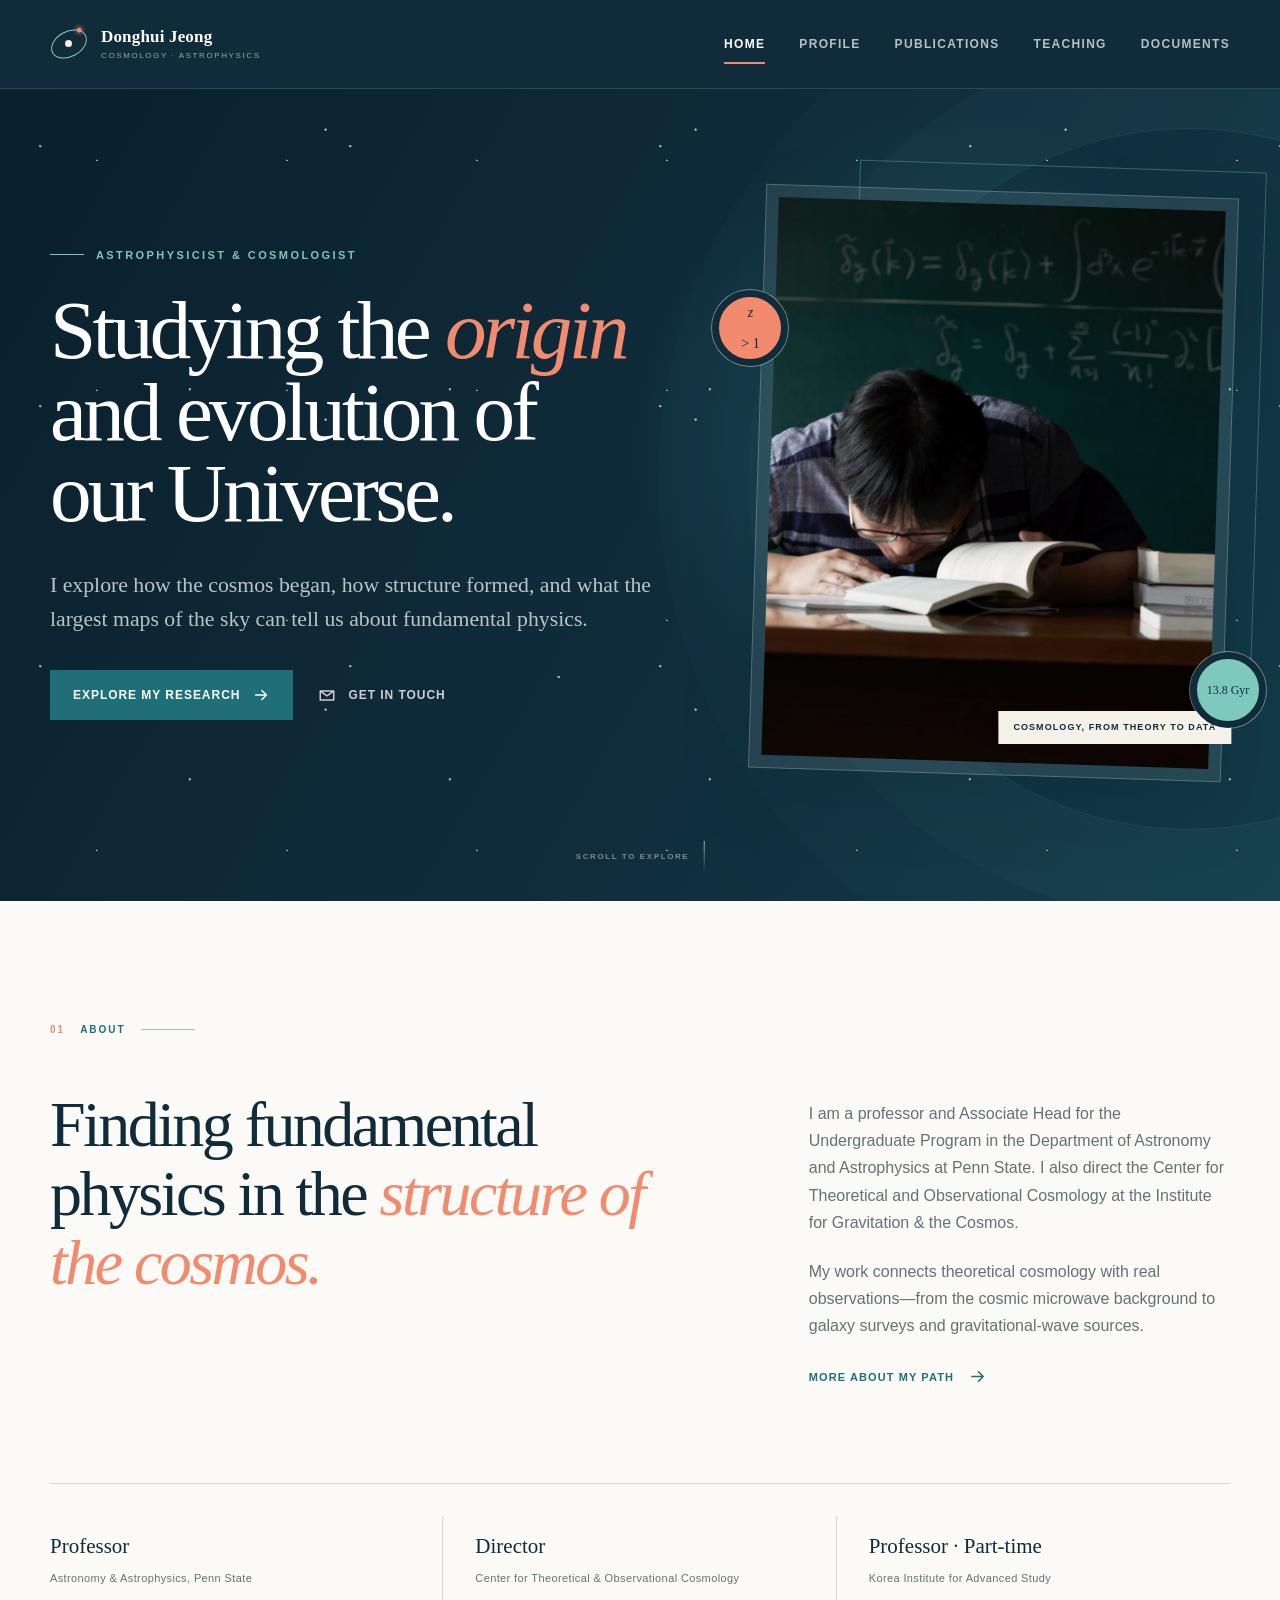
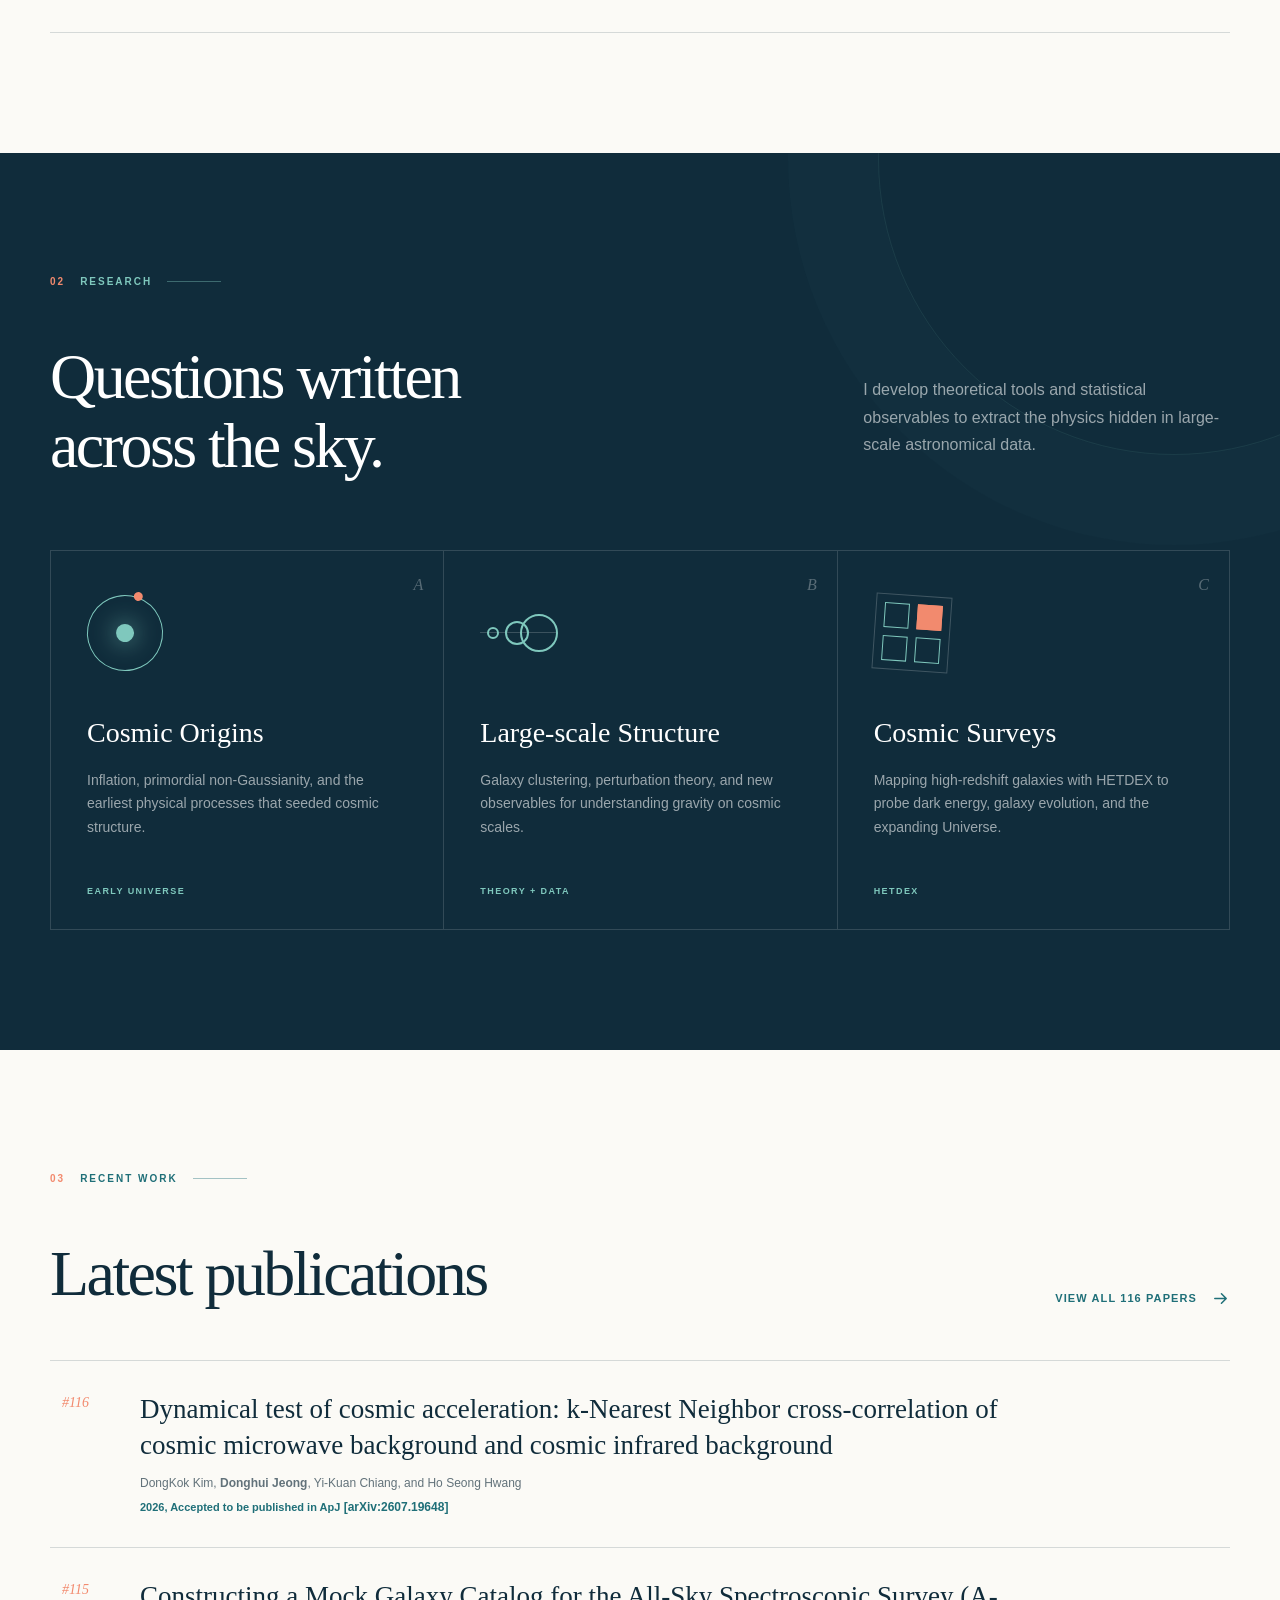
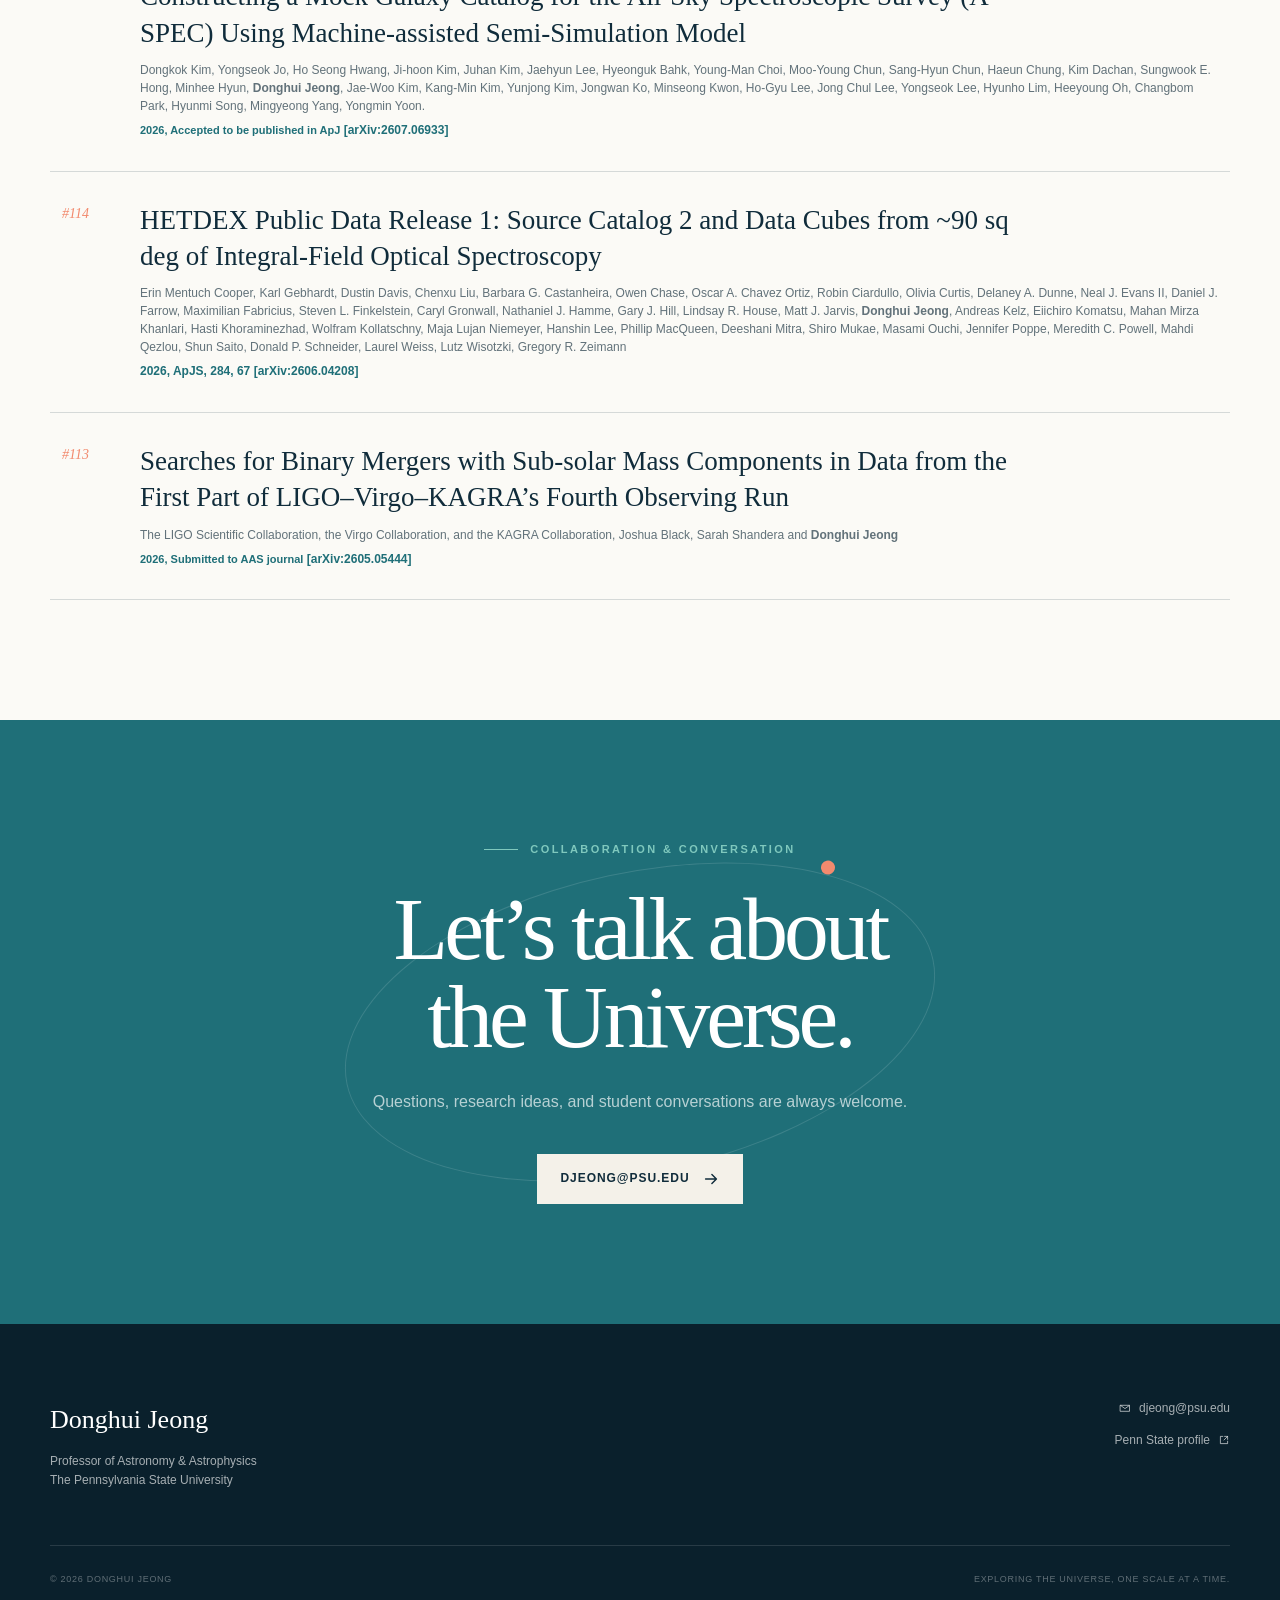
==== index.html @ d7a36deb "Migrate academic homepage to GitHub Pages" ====
<!doctype html>
<html lang="en">
<head>
  <meta charset="utf-8">
  <meta name="viewport" content="width=device-width, initial-scale=1">
  <meta name="theme-color" content="#102c3b">
  <meta name="description" content="Donghui Jeong is a cosmologist and astrophysicist studying the origin and evolution of the Universe.">
  <meta property="og:title" content="Donghui Jeong — Astrophysicist &amp; Cosmologist">
  <meta property="og:description" content="Donghui Jeong is a cosmologist and astrophysicist studying the origin and evolution of the Universe.">
  <meta property="og:type" content="website">
  <meta property="og:image" content="assets/images/donghui-jeong.jpg">
  <title>Donghui Jeong — Astrophysicist &amp; Cosmologist</title>
  <link rel="icon" href="assets/images/favicon.svg" type="image/svg+xml">
  <link rel="stylesheet" href="assets/css/style.css">
  <script src="assets/js/main.js" defer></script>
</head>
<body class="home-page">
  
    <a class="skip-link" href="#main">Skip to content</a>
    <header class="site-header">
      <div class="header-inner">
        <a class="brand" href="index.html" aria-label="Donghui Jeong — home">
          <span class="brand-mark" aria-hidden="true">
            <span class="brand-orbit"></span><span class="brand-core"></span>
          </span>
          <span><strong>Donghui Jeong</strong><small>Cosmology · Astrophysics</small></span>
        </a>
        <button class="menu-toggle" type="button" aria-expanded="false" aria-controls="site-nav">
          <span></span><span></span><span></span><span class="sr-only">Open navigation</span>
        </button>
        <nav class="site-nav" id="site-nav" aria-label="Primary navigation"><a href="index.html" aria-current="page">Home</a>
<a href="resume.html">Profile</a>
<a href="publications.html">Publications</a>
<a href="teaching.html">Teaching</a>
<a href="documents.html">Documents</a></nav>
      </div>
    </header>
  
  <main id="main">
    <section class="hero">
      <div class="hero-stars" aria-hidden="true"></div>
      <div class="hero-inner">
        <div class="hero-copy reveal">
          <p class="eyebrow"><span></span> Astrophysicist &amp; Cosmologist</p>
          <h1>Studying the <br class="mobile-only"><em>origin</em><br>and <br class="mobile-only">evolution of<br>our Universe.</h1>
          <p class="hero-intro">I explore how the cosmos began, how structure formed, and what the largest maps of the sky can tell us about fundamental physics.</p>
          <div class="hero-actions">
            <a class="button button-primary" href="publications.html">Explore my research <svg aria-hidden="true" viewBox="0 0 20 20"><path d="M4 10h11M11 5l5 5-5 5"/></svg></a>
            <a class="button button-text" href="mailto:djeong@psu.edu"><svg aria-hidden="true" viewBox="0 0 20 20"><path d="M2.5 5.5h15v10h-15zM3 6l7 5 7-5"/></svg> Get in touch</a>
          </div>
        </div>
        <div class="hero-visual reveal">
          <div class="portrait-frame">
            <img src="assets/images/donghui-jeong.jpg" width="1920" height="1280" alt="Donghui Jeong speaking at a blackboard" fetchpriority="high">
            <span class="portrait-label">Cosmology, from theory to data</span>
          </div>
          <div class="cosmic-marker marker-one" aria-hidden="true"><span>z</span> &gt; 1</div>
          <div class="cosmic-marker marker-two" aria-hidden="true">13.8 Gyr</div>
        </div>
      </div>
      <a class="scroll-cue" href="#about"><span>Scroll to explore</span><i></i></a>
    </section>

    <section class="intro-section section" id="about">
      <div class="section-label"><span>01</span> About</div>
      <div class="intro-grid">
        <h2 class="display-heading reveal">Finding fundamental physics in the <em>structure of the cosmos.</em></h2>
        <div class="intro-copy reveal">
          <p>I am a professor and Associate Head for the Undergraduate Program in the Department of Astronomy and Astrophysics at Penn State. I also direct the Center for Theoretical and Observational Cosmology at the Institute for Gravitation &amp; the Cosmos.</p>
          <p>My work connects theoretical cosmology with real observations—from the cosmic microwave background to galaxy surveys and gravitational-wave sources.</p>
          <a class="inline-link" href="resume.html">More about my path <svg aria-hidden="true" viewBox="0 0 20 20"><path d="M4 10h11M11 5l5 5-5 5"/></svg></a>
        </div>
      </div>
      <div class="role-strip reveal">
        <div><strong>Professor</strong><span>Astronomy &amp; Astrophysics, Penn State</span></div>
        <div><strong>Director</strong><span>Center for Theoretical &amp; Observational Cosmology</span></div>
        <div><strong>Professor · Part-time</strong><span>Korea Institute for Advanced Study</span></div>
      </div>
    </section>

    <section class="research-section section">
      <div class="section-label light"><span>02</span> Research</div>
      <div class="research-heading">
        <h2 class="display-heading reveal">Questions written<br>across the sky.</h2>
        <p class="reveal">I develop theoretical tools and statistical observables to extract the physics hidden in large-scale astronomical data.</p>
      </div>
      <div class="research-grid">
        <article class="research-card reveal">
          <span class="card-index">A</span>
          <div class="orbit-icon" aria-hidden="true"><i></i></div>
          <h3>Cosmic Origins</h3>
          <p>Inflation, primordial non-Gaussianity, and the earliest physical processes that seeded cosmic structure.</p>
          <span class="topic-tag">Early Universe</span>
        </article>
        <article class="research-card reveal">
          <span class="card-index">B</span>
          <div class="wave-icon" aria-hidden="true"><i></i><i></i><i></i></div>
          <h3>Large-scale Structure</h3>
          <p>Galaxy clustering, perturbation theory, and new observables for understanding gravity on cosmic scales.</p>
          <span class="topic-tag">Theory + Data</span>
        </article>
        <article class="research-card reveal">
          <span class="card-index">C</span>
          <div class="survey-icon" aria-hidden="true"><i></i><i></i><i></i><i></i></div>
          <h3>Cosmic Surveys</h3>
          <p>Mapping high-redshift galaxies with HETDEX to probe dark energy, galaxy evolution, and the expanding Universe.</p>
          <span class="topic-tag">HETDEX</span>
        </article>
      </div>
    </section>

    <section class="papers-section section">
      <div class="section-label"><span>03</span> Recent work</div>
      <div class="papers-heading">
        <h2 class="display-heading reveal">Latest publications</h2>
        <a class="inline-link reveal" href="publications.html">View all 116 papers <svg aria-hidden="true" viewBox="0 0 20 20"><path d="M4 10h11M11 5l5 5-5 5"/></svg></a>
      </div>
      <div class="featured-papers reveal">
        <article class="featured-paper">
      <span class="paper-number">#116</span>
      <div>
        <h3>Dynamical test of cosmic acceleration: k-Nearest Neighbor cross-correlation of cosmic microwave background and cosmic infrared background</h3>
        <p class="paper-authors">DongKok Kim, <strong>Donghui Jeong</strong>, Yi-Kuan Chiang, and Ho Seong Hwang</p>
        <div class="paper-meta">
<span class="publication-status">2026, Accepted to be published in ApJ</span> <a href="https://arxiv.org/abs/2607.xxxxx" target="_blank" rel="noopener">[arXiv:2607.19648]</a></div>
      </div>
    </article>
<article class="featured-paper">
      <span class="paper-number">#115</span>
      <div>
        <h3>Constructing a Mock Galaxy Catalog for the All-Sky Spectroscopic Survey (A-SPEC) Using Machine-assisted Semi-Simulation Model</h3>
        <p class="paper-authors">Dongkok Kim, Yongseok Jo, Ho Seong Hwang, Ji-hoon Kim, Juhan Kim, Jaehyun Lee, Hyeonguk Bahk, Young-Man Choi, Moo-Young Chun, Sang-Hyun Chun, Haeun Chung, Kim Dachan, Sungwook E. Hong, Minhee Hyun, <strong>Donghui Jeong</strong>, Jae-Woo Kim, Kang-Min Kim, Yunjong Kim, Jongwan Ko, Minseong Kwon, Ho-Gyu Lee, Jong Chul Lee, Yongseok Lee, Hyunho Lim, Heeyoung Oh, Changbom Park, Hyunmi Song, Mingyeong Yang, Yongmin Yoon.</p>
        <div class="paper-meta">
<span class="publication-status">2026, Accepted to be published in ApJ</span> <a href="https://arxiv.org/abs/2607.xxxxx" target="_blank" rel="noopener">[arXiv:2607.06933]</a></div>
      </div>
    </article>
<article class="featured-paper">
      <span class="paper-number">#114</span>
      <div>
        <h3>HETDEX Public Data Release 1: Source Catalog 2 and Data Cubes from ~90 sq deg of Integral-Field Optical Spectroscopy</h3>
        <p class="paper-authors">Erin Mentuch Cooper, Karl Gebhardt, Dustin Davis, Chenxu Liu, Barbara G. Castanheira, Owen Chase, Oscar A. Chavez Ortiz, Robin Ciardullo, Olivia Curtis, Delaney A. Dunne, Neal J. Evans II, Daniel J. Farrow, Maximilian Fabricius, Steven L. Finkelstein, Caryl Gronwall, Nathaniel J. Hamme, Gary J. Hill, Lindsay R. House, Matt J. Jarvis, <strong>Donghui Jeong</strong>, Andreas Kelz, Eiichiro Komatsu, Mahan Mirza Khanlari, Hasti Khoraminezhad, Wolfram Kollatschny, Maja Lujan Niemeyer, Hanshin Lee, Phillip MacQueen, Deeshani Mitra, Shiro Mukae, Masami Ouchi, Jennifer Poppe, Meredith C. Powell, Mahdi Qezlou, Shun Saito, Donald P. Schneider, Laurel Weiss, Lutz Wisotzki, Gregory R. Zeimann</p>
        <div class="paper-meta">
<a href="https://iopscience.iop.org/article/10.3847/1538-4365/ae6068" target="_blank" rel="noopener">2026, ApJS, 284, 67</a> <a href="https://arxiv.org/abs/2606.04208" target="_blank" rel="noopener">[arXiv:2606.04208]</a></div>
      </div>
    </article>
<article class="featured-paper">
      <span class="paper-number">#113</span>
      <div>
        <h3>Searches for Binary Mergers with Sub-solar Mass Components in Data from the First Part of LIGO&#8211;Virgo&#8211;KAGRA&#8217;s Fourth Observing Run</h3>
        <p class="paper-authors">The LIGO Scientific Collaboration, the Virgo Collaboration, and the KAGRA Collaboration, Joshua Black, Sarah Shandera and <strong>Donghui Jeong</strong></p>
        <div class="paper-meta">
<span class="publication-status">2026, Submitted to AAS journal</span> <a href="https://arxiv.org/abs/2605.05444" target="_blank" rel="noopener">[arXiv:2605.05444]</a></div>
      </div>
    </article>
      </div>
    </section>

    <section class="contact-banner section">
      <div class="contact-orbit" aria-hidden="true"></div>
      <p class="eyebrow light"><span></span> Collaboration &amp; conversation</p>
      <h2>Let’s talk about<br>the Universe.</h2>
      <p>Questions, research ideas, and student conversations are always welcome.</p>
      <a class="button button-light" href="mailto:djeong@psu.edu">djeong@psu.edu <svg aria-hidden="true" viewBox="0 0 20 20"><path d="M4 10h11M11 5l5 5-5 5"/></svg></a>
    </section>
  </main>
  
    <footer class="site-footer">
      <div class="footer-inner">
        <div>
          <a class="footer-name" href="index.html">Donghui Jeong</a>
          <p>Professor of Astronomy &amp; Astrophysics<br>The Pennsylvania State University</p>
        </div>
        <div class="footer-contact">
          <a href="mailto:djeong@psu.edu"><svg aria-hidden="true" viewBox="0 0 20 20"><path d="M2.5 5.5h15v10h-15zM3 6l7 5 7-5"/></svg> djeong@psu.edu</a>
          <a href="https://science.psu.edu/astro/people/duj13" target="_blank" rel="noopener">Penn State profile <svg aria-hidden="true" viewBox="0 0 20 20"><path d="M8 4H4v12h12v-4M10 10l6-6M11 4h5v5"/></svg></a>
        </div>
      </div>
      <div class="footer-bottom">
        <span>© 2026 Donghui Jeong</span>
        <span>Exploring the Universe, one scale at a time.</span>
      </div>
    </footer>
</body>
</html>
---- assets/css/style.css ----
:root {
  --ink: #102c3b;
  --ink-deep: #0a202c;
  --ocean: #174d62;
  --teal: #1f6f78;
  --aqua: #7fc8bd;
  --coral: #f28a6e;
  --cream: #f4f1e9;
  --paper: #fbfaf6;
  --white: #ffffff;
  --line: rgba(16, 44, 59, 0.16);
  --muted: #62727a;
  --serif: "Iowan Old Style", "Palatino Linotype", Palatino, Georgia, serif;
  --sans: "Avenir Next", Avenir, "Helvetica Neue", Helvetica, Arial, sans-serif;
  --content: 1180px;
  --shadow: 0 28px 70px rgba(5, 29, 39, 0.15);
}

* {
  box-sizing: border-box;
}

html {
  scroll-behavior: smooth;
  scroll-padding-top: 100px;
}

body {
  margin: 0;
  overflow-x: hidden;
  color: var(--ink);
  background: var(--paper);
  font-family: var(--sans);
  font-size: 16px;
  line-height: 1.7;
  -webkit-font-smoothing: antialiased;
}

body.menu-open {
  overflow: hidden;
}

a {
  color: inherit;
}

img {
  max-width: 100%;
  height: auto;
}

svg {
  width: 1em;
  fill: none;
  stroke: currentColor;
  stroke-linecap: round;
  stroke-linejoin: round;
  stroke-width: 1.6;
}

button,
input,
select {
  font: inherit;
}

.skip-link {
  position: fixed;
  z-index: 1000;
  top: 12px;
  left: 12px;
  padding: 10px 16px;
  color: var(--white);
  background: var(--ink);
  transform: translateY(-200%);
}

.skip-link:focus {
  transform: none;
}

.sr-only {
  position: absolute;
  width: 1px;
  height: 1px;
  padding: 0;
  margin: -1px;
  overflow: hidden;
  clip: rect(0, 0, 0, 0);
  white-space: nowrap;
  border: 0;
}

.mobile-only {
  display: none;
}

.site-header {
  position: relative;
  z-index: 50;
  color: var(--cream);
  background: var(--ink);
  border-bottom: 1px solid rgba(255, 255, 255, 0.12);
}

.header-inner {
  width: min(calc(100% - 48px), var(--content));
  height: 88px;
  margin: 0 auto;
  display: flex;
  align-items: center;
  justify-content: space-between;
}

.brand {
  display: flex;
  align-items: center;
  gap: 13px;
  color: var(--white);
  text-decoration: none;
}

.brand > span:last-child {
  display: flex;
  flex-direction: column;
  line-height: 1.2;
}

.brand strong {
  font-family: var(--serif);
  font-size: 17px;
  font-weight: 600;
  letter-spacing: 0.01em;
}

.brand small {
  margin-top: 4px;
  color: rgba(255, 255, 255, 0.58);
  font-size: 8px;
  letter-spacing: 0.2em;
  text-transform: uppercase;
}

.brand-mark {
  position: relative;
  display: block;
  width: 38px;
  height: 38px;
}

.brand-orbit {
  position: absolute;
  inset: 6px 0;
  border: 1px solid var(--aqua);
  border-radius: 50%;
  transform: rotate(-28deg);
}

.brand-orbit::after {
  position: absolute;
  content: "";
  width: 5px;
  height: 5px;
  right: 0;
  top: 2px;
  background: var(--coral);
  border-radius: 50%;
  box-shadow: 0 0 0 3px rgba(242, 138, 110, 0.16);
}

.brand-core {
  position: absolute;
  width: 7px;
  height: 7px;
  left: 15px;
  top: 15px;
  background: var(--cream);
  border-radius: 50%;
}

.site-nav {
  display: flex;
  gap: 34px;
  align-items: center;
}

.site-nav a {
  position: relative;
  padding: 32px 0;
  color: rgba(255, 255, 255, 0.7);
  font-size: 12px;
  font-weight: 600;
  letter-spacing: 0.11em;
  text-decoration: none;
  text-transform: uppercase;
  transition: color 180ms ease;
}

.site-nav a::after {
  position: absolute;
  content: "";
  height: 2px;
  right: 0;
  bottom: 22px;
  left: 0;
  background: var(--coral);
  transform: scaleX(0);
  transition: transform 180ms ease;
}

.site-nav a:hover,
.site-nav a[aria-current="page"] {
  color: var(--white);
}

.site-nav a[aria-current="page"]::after,
.site-nav a:hover::after {
  transform: scaleX(1);
}

.menu-toggle {
  display: none;
  width: 42px;
  height: 42px;
  padding: 10px;
  color: var(--white);
  background: transparent;
  border: 0;
}

.menu-toggle > span:not(.sr-only) {
  display: block;
  height: 1px;
  margin: 5px 0;
  background: currentColor;
}

.hero {
  position: relative;
  min-height: calc(100svh - 88px);
  overflow: hidden;
  color: var(--white);
  background:
    radial-gradient(circle at 74% 42%, rgba(36, 116, 124, 0.48), transparent 30%),
    linear-gradient(120deg, var(--ink-deep), var(--ink) 55%, #123b49);
}

.hero::before {
  position: absolute;
  content: "";
  width: 700px;
  height: 700px;
  top: 48%;
  right: -260px;
  border: 1px solid rgba(127, 200, 189, 0.13);
  border-radius: 50%;
  transform: translateY(-50%);
  box-shadow:
    0 0 0 90px rgba(127, 200, 189, 0.025),
    0 0 0 180px rgba(127, 200, 189, 0.018);
}

.hero-stars {
  position: absolute;
  inset: 0;
  opacity: 0.6;
  background-image:
    radial-gradient(circle at 13% 22%, #fff 0 1px, transparent 1.5px),
    radial-gradient(circle at 33% 68%, #fff 0 1px, transparent 1.5px),
    radial-gradient(circle at 88% 14%, #fff 0 1px, transparent 1.5px),
    radial-gradient(circle at 73% 77%, #fff 0 1px, transparent 1.5px),
    radial-gradient(circle at 51% 31%, #fff 0 0.7px, transparent 1px);
  background-size: 310px 260px, 420px 350px, 370px 290px, 260px 390px, 190px 230px;
}

.hero-inner {
  position: relative;
  width: min(calc(100% - 48px), var(--content));
  min-height: calc(100svh - 88px);
  margin: 0 auto;
  padding: 72px 0 96px;
  display: grid;
  grid-template-columns: 1.05fr 0.82fr;
  gap: clamp(48px, 8vw, 110px);
  align-items: center;
}

.eyebrow {
  display: flex;
  align-items: center;
  gap: 12px;
  margin: 0 0 26px;
  color: var(--aqua);
  font-size: 11px;
  font-weight: 700;
  letter-spacing: 0.22em;
  text-transform: uppercase;
}

.eyebrow > span {
  display: block;
  width: 34px;
  height: 1px;
  background: currentColor;
}

.eyebrow.light {
  color: var(--aqua);
}

.hero h1,
.page-hero h1,
.contact-banner h2 {
  margin: 0;
  font-family: var(--serif);
  font-weight: 400;
  letter-spacing: -0.045em;
  line-height: 0.98;
}

.hero h1 {
  max-width: 760px;
  font-size: clamp(52px, 6.5vw, 94px);
}

.hero h1 em,
.page-hero h1 em,
.display-heading em {
  color: var(--coral);
  font-weight: 400;
}

.hero-intro {
  max-width: 630px;
  margin: 34px 0;
  color: rgba(255, 255, 255, 0.72);
  font-family: var(--serif);
  font-size: clamp(18px, 1.7vw, 23px);
  line-height: 1.55;
}

.hero-actions {
  display: flex;
  flex-wrap: wrap;
  align-items: center;
  gap: 24px;
}

.button {
  min-height: 50px;
  padding: 0 22px;
  display: inline-flex;
  gap: 12px;
  align-items: center;
  justify-content: center;
  border: 1px solid transparent;
  font-size: 12px;
  font-weight: 700;
  letter-spacing: 0.08em;
  line-height: 1.2;
  text-decoration: none;
  text-transform: uppercase;
  transition:
    color 180ms ease,
    background 180ms ease,
    border 180ms ease,
    transform 180ms ease;
}

.button:hover {
  transform: translateY(-2px);
}

.button svg {
  width: 18px;
}

.button-primary {
  color: var(--white);
  background: var(--teal);
  border-color: var(--teal);
}

.button-primary:hover {
  background: var(--ocean);
  border-color: var(--ocean);
}

.button-text {
  min-height: 42px;
  padding: 0;
  color: rgba(255, 255, 255, 0.78);
}

.button-text:hover {
  color: var(--white);
}

.button-light {
  color: var(--ink);
  background: var(--cream);
}

.hero-visual {
  position: relative;
}

.portrait-frame {
  position: relative;
  z-index: 2;
  padding: 12px;
  background: rgba(255, 255, 255, 0.08);
  border: 1px solid rgba(255, 255, 255, 0.22);
  box-shadow: var(--shadow);
  transform: rotate(1.8deg);
}

.portrait-frame::before {
  position: absolute;
  z-index: -1;
  content: "";
  width: 86%;
  height: 86%;
  top: -28px;
  right: -28px;
  border: 1px solid rgba(127, 200, 189, 0.35);
}

.portrait-frame img {
  width: 100%;
  aspect-ratio: 4 / 5;
  display: block;
  object-fit: cover;
  object-position: 50% 45%;
  filter: saturate(0.75) contrast(1.03);
}

.portrait-label {
  position: absolute;
  right: -10px;
  bottom: 34px;
  padding: 9px 15px;
  color: var(--ink);
  background: var(--cream);
  font-size: 9px;
  font-weight: 700;
  letter-spacing: 0.12em;
  text-transform: uppercase;
  transform: rotate(-1.8deg);
}

.cosmic-marker {
  position: absolute;
  z-index: 4;
  width: 76px;
  height: 76px;
  display: grid;
  place-items: center;
  color: var(--ink);
  background: var(--coral);
  border: 7px solid var(--ink);
  border-radius: 50%;
  font-family: var(--serif);
  font-size: 14px;
  box-shadow: 0 0 0 1px rgba(255, 255, 255, 0.4);
}

.cosmic-marker span {
  font-style: italic;
}

.marker-one {
  top: 17%;
  left: -45px;
}

.marker-two {
  right: -36px;
  bottom: 8%;
  color: var(--ink);
  background: var(--aqua);
  font-size: 12px;
}

.scroll-cue {
  position: absolute;
  z-index: 5;
  bottom: 28px;
  left: 50%;
  display: flex;
  gap: 14px;
  align-items: center;
  color: rgba(255, 255, 255, 0.45);
  font-size: 8px;
  font-weight: 700;
  letter-spacing: 0.2em;
  text-decoration: none;
  text-transform: uppercase;
  transform: translateX(-50%);
}

.scroll-cue i {
  width: 1px;
  height: 32px;
  display: block;
  background: linear-gradient(var(--aqua), transparent);
}

.section {
  padding: 120px max(24px, calc((100% - var(--content)) / 2));
}

.section-label {
  margin-bottom: 52px;
  display: flex;
  gap: 15px;
  align-items: center;
  color: var(--teal);
  font-size: 10px;
  font-weight: 800;
  letter-spacing: 0.2em;
  text-transform: uppercase;
}

.section-label span {
  color: var(--coral);
}

.section-label::after {
  content: "";
  width: 54px;
  height: 1px;
  background: currentColor;
  opacity: 0.4;
}

.section-label.light {
  color: var(--aqua);
}

.intro-grid {
  display: grid;
  grid-template-columns: minmax(0, 1.1fr) minmax(280px, 0.72fr);
  gap: clamp(48px, 9vw, 130px);
  align-items: start;
}

.display-heading {
  margin: 0;
  font-family: var(--serif);
  font-size: clamp(40px, 5vw, 68px);
  font-weight: 400;
  letter-spacing: -0.04em;
  line-height: 1.08;
}

.intro-copy {
  padding-top: 10px;
}

.intro-copy p,
.research-heading > p {
  margin: 0 0 22px;
  color: var(--muted);
  font-size: 16px;
}

.inline-link {
  display: inline-flex;
  gap: 14px;
  align-items: center;
  color: var(--teal);
  font-size: 11px;
  font-weight: 800;
  letter-spacing: 0.1em;
  text-decoration: none;
  text-transform: uppercase;
}

.inline-link svg {
  width: 19px;
  transition: transform 180ms ease;
}

.inline-link:hover svg {
  transform: translateX(4px);
}

.role-strip {
  margin-top: 94px;
  padding: 32px 0;
  display: grid;
  grid-template-columns: repeat(3, 1fr);
  border-top: 1px solid var(--line);
  border-bottom: 1px solid var(--line);
}

.role-strip > div {
  min-height: 84px;
  padding: 10px 32px;
  display: flex;
  flex-direction: column;
  justify-content: center;
  border-right: 1px solid var(--line);
}

.role-strip > div:first-child {
  padding-left: 0;
}

.role-strip > div:last-child {
  border: 0;
}

.role-strip strong {
  margin-bottom: 6px;
  font-family: var(--serif);
  font-size: 21px;
  font-weight: 500;
}

.role-strip span {
  color: var(--muted);
  font-size: 11px;
  letter-spacing: 0.035em;
  line-height: 1.5;
}

.research-section {
  position: relative;
  overflow: hidden;
  color: var(--white);
  background: var(--ink);
}

.research-section::after {
  position: absolute;
  content: "";
  width: 590px;
  height: 590px;
  top: -290px;
  right: -190px;
  border: 1px solid rgba(127, 200, 189, 0.1);
  border-radius: 50%;
  box-shadow: 0 0 0 90px rgba(127, 200, 189, 0.02);
}

.research-heading {
  display: grid;
  grid-template-columns: 1.1fr 0.55fr;
  gap: 80px;
  align-items: end;
}

.research-heading > p {
  color: rgba(255, 255, 255, 0.58);
}

.research-grid {
  position: relative;
  z-index: 2;
  margin-top: 70px;
  display: grid;
  grid-template-columns: repeat(3, 1fr);
}

.research-card {
  position: relative;
  min-height: 380px;
  padding: 44px 36px 36px;
  border: 1px solid rgba(255, 255, 255, 0.14);
  border-right: 0;
  transition:
    background 240ms ease,
    transform 240ms ease;
}

.research-card:last-child {
  border-right: 1px solid rgba(255, 255, 255, 0.14);
}

.research-card:hover {
  z-index: 3;
  background: var(--ocean);
  transform: translateY(-8px);
}

.card-index {
  position: absolute;
  top: 20px;
  right: 20px;
  color: rgba(255, 255, 255, 0.3);
  font-family: var(--serif);
  font-style: italic;
}

.research-card h3 {
  margin: 38px 0 12px;
  font-family: var(--serif);
  font-size: 28px;
  font-weight: 400;
}

.research-card p {
  margin: 0;
  color: rgba(255, 255, 255, 0.58);
  font-size: 14px;
}

.topic-tag {
  position: absolute;
  bottom: 30px;
  color: var(--aqua);
  font-size: 9px;
  font-weight: 700;
  letter-spacing: 0.16em;
  text-transform: uppercase;
}

.orbit-icon,
.wave-icon,
.survey-icon {
  width: 76px;
  height: 76px;
  position: relative;
  color: var(--aqua);
}

.orbit-icon {
  border: 1px solid currentColor;
  border-radius: 50%;
  transform: rotate(-25deg);
}

.orbit-icon::after,
.orbit-icon i {
  position: absolute;
  content: "";
  border-radius: 50%;
}

.orbit-icon::after {
  width: 9px;
  height: 9px;
  top: 5px;
  right: 5px;
  background: var(--coral);
}

.orbit-icon i {
  width: 18px;
  height: 18px;
  top: 28px;
  left: 28px;
  background: currentColor;
  box-shadow: 0 0 24px rgba(127, 200, 189, 0.8);
}

.wave-icon {
  display: flex;
  align-items: center;
}

.wave-icon::before {
  width: 76px;
  height: 1px;
  content: "";
  background: rgba(255, 255, 255, 0.18);
}

.wave-icon i {
  position: absolute;
  width: 12px;
  height: 12px;
  border: 2px solid currentColor;
  border-radius: 50%;
}

.wave-icon i:nth-child(1) {
  left: 7px;
}

.wave-icon i:nth-child(2) {
  width: 24px;
  height: 24px;
  left: 25px;
}

.wave-icon i:nth-child(3) {
  width: 38px;
  height: 38px;
  left: 40px;
}

.survey-icon {
  display: grid;
  grid-template-columns: repeat(2, 1fr);
  gap: 8px;
  padding: 8px;
  border: 1px solid rgba(255, 255, 255, 0.2);
  transform: rotate(4deg);
}

.survey-icon i {
  display: block;
  border: 1px solid currentColor;
}

.survey-icon i:nth-child(2) {
  background: var(--coral);
  border-color: var(--coral);
}

.papers-heading {
  margin-bottom: 52px;
  display: flex;
  justify-content: space-between;
  align-items: flex-end;
}

.featured-papers {
  border-top: 1px solid var(--line);
}

.featured-paper {
  position: relative;
  padding: 30px 12px;
  display: grid;
  grid-template-columns: 60px 1fr;
  gap: 18px;
  border-bottom: 1px solid var(--line);
  transition: background 180ms ease;
}

.featured-paper:hover {
  background: rgba(127, 200, 189, 0.08);
}

.paper-number,
.publication-number {
  color: var(--coral);
  font-family: var(--serif);
  font-size: 14px;
  font-style: italic;
}

.featured-paper h3 {
  max-width: 900px;
  margin: 0 0 10px;
  font-family: var(--serif);
  font-size: clamp(20px, 2.2vw, 27px);
  font-weight: 500;
  line-height: 1.35;
}

.paper-authors {
  margin: 0 0 5px;
  color: var(--muted);
  font-size: 12px;
  line-height: 1.5;
}

.paper-meta {
  color: var(--teal);
  font-size: 12px;
}

.paper-meta a {
  font-weight: 700;
  text-decoration: none;
}

.paper-meta a:hover {
  text-decoration: underline;
}

.contact-banner {
  position: relative;
  overflow: hidden;
  color: var(--white);
  background: var(--teal);
  text-align: center;
}

.contact-banner h2 {
  position: relative;
  margin-bottom: 28px;
  font-size: clamp(52px, 7vw, 94px);
}

.contact-banner > p:not(.eyebrow) {
  position: relative;
  color: rgba(255, 255, 255, 0.68);
}

.contact-banner .eyebrow {
  position: relative;
  justify-content: center;
}

.contact-banner .button {
  position: relative;
  margin-top: 22px;
}

.contact-orbit {
  position: absolute;
  width: 600px;
  height: 300px;
  top: 50%;
  left: 50%;
  border: 1px solid rgba(255, 255, 255, 0.13);
  border-radius: 50%;
  transform: translate(-50%, -50%) rotate(-12deg);
}

.contact-orbit::after {
  position: absolute;
  width: 14px;
  height: 14px;
  top: 30px;
  right: 76px;
  content: "";
  background: var(--coral);
  border-radius: 50%;
}

.site-footer {
  padding: 74px max(24px, calc((100% - var(--content)) / 2)) 28px;
  color: rgba(255, 255, 255, 0.64);
  background: var(--ink-deep);
}

.footer-inner {
  padding-bottom: 55px;
  display: flex;
  justify-content: space-between;
  border-bottom: 1px solid rgba(255, 255, 255, 0.12);
}

.footer-name {
  color: var(--white);
  font-family: var(--serif);
  font-size: 26px;
  text-decoration: none;
}

.footer-inner p {
  margin: 10px 0 0;
  font-size: 12px;
  line-height: 1.6;
}

.footer-contact {
  display: flex;
  flex-direction: column;
  gap: 12px;
  align-items: flex-end;
}

.footer-contact a {
  display: flex;
  gap: 8px;
  align-items: center;
  font-size: 12px;
  text-decoration: none;
}

.footer-contact a:hover {
  color: var(--white);
}

.footer-bottom {
  padding-top: 26px;
  display: flex;
  justify-content: space-between;
  color: rgba(255, 255, 255, 0.35);
  font-size: 9px;
  letter-spacing: 0.08em;
  text-transform: uppercase;
}

.page-hero {
  position: relative;
  overflow: hidden;
  padding: 112px 24px;
  color: var(--white);
  background:
    radial-gradient(circle at 77% 28%, rgba(31, 111, 120, 0.42), transparent 28%),
    var(--ink);
}

.page-hero::after {
  position: absolute;
  content: "";
  width: 500px;
  height: 500px;
  top: -260px;
  right: 4%;
  border: 1px solid rgba(127, 200, 189, 0.12);
  border-radius: 50%;
  box-shadow: 0 0 0 76px rgba(127, 200, 189, 0.025);
}

.page-hero-inner {
  position: relative;
  z-index: 2;
  width: min(100%, var(--content));
  margin: 0 auto;
}

.page-hero h1 {
  max-width: 920px;
  font-size: clamp(52px, 7vw, 92px);
}

.page-hero-inner > p:last-child {
  max-width: 620px;
  margin: 30px 0 0;
  color: rgba(255, 255, 255, 0.62);
  font-family: var(--serif);
  font-size: 20px;
}

.resume-layout {
  display: grid;
  grid-template-columns: 280px minmax(0, 1fr);
  gap: clamp(56px, 9vw, 130px);
  align-items: start;
}

.profile-aside {
  position: sticky;
  top: 30px;
}

.profile-aside > img {
  width: 100%;
  aspect-ratio: 4 / 5;
  display: block;
  object-fit: cover;
  filter: saturate(0.75);
}

.profile-card {
  padding: 26px 0;
  display: flex;
  flex-direction: column;
  border-bottom: 1px solid var(--line);
}

.profile-card strong {
  margin-top: 15px;
  font-family: var(--serif);
  font-size: 17px;
  font-weight: 500;
}

.profile-card span {
  color: var(--muted);
  font-size: 11px;
  line-height: 1.5;
}

.micro-label {
  margin: 0 0 7px;
  color: var(--coral);
  font-size: 9px;
  font-weight: 800;
  letter-spacing: 0.16em;
  text-transform: uppercase;
}

.full-width {
  width: 100%;
  margin-top: 22px;
}

.resume-section-title {
  position: relative;
  margin: 0 0 30px;
  padding-bottom: 15px;
  color: var(--teal);
  font-family: var(--sans);
  font-size: 11px;
  font-weight: 800;
  letter-spacing: 0.2em;
  text-transform: uppercase;
  border-bottom: 1px solid var(--line);
}

.resume-section-title:not(:first-child) {
  margin-top: 76px;
}

.timeline-item {
  position: relative;
  margin-left: 6px;
  padding: 0 0 34px 34px;
  border-left: 1px solid var(--line);
}

.timeline-item:last-child {
  border-left-color: transparent;
}

.timeline-dot {
  position: absolute;
  width: 9px;
  height: 9px;
  top: 9px;
  left: -5px;
  background: var(--paper);
  border: 2px solid var(--coral);
  border-radius: 50%;
}

.timeline-item h3 {
  margin: 0;
  font-family: var(--serif);
  font-size: 23px;
  font-weight: 500;
  line-height: 1.4;
}

.timeline-date {
  margin: 5px 0 4px;
  color: var(--teal);
  font-size: 11px;
  font-weight: 700;
  letter-spacing: 0.06em;
  text-transform: uppercase;
}

.timeline-detail {
  color: var(--muted);
  font-size: 13px;
  line-height: 1.65;
}

.timeline-detail a {
  color: var(--teal);
}

.publications-content {
  padding-top: 74px;
}

.publication-tools {
  position: sticky;
  z-index: 20;
  top: 0;
  margin-bottom: 20px;
  padding: 18px 0;
  display: grid;
  grid-template-columns: minmax(280px, 1fr) 160px auto;
  gap: 14px;
  align-items: center;
  background: rgba(251, 250, 246, 0.95);
  border-bottom: 1px solid var(--line);
  backdrop-filter: blur(10px);
}

.search-box {
  position: relative;
}

.search-box svg {
  position: absolute;
  width: 18px;
  left: 16px;
  top: 50%;
  color: var(--muted);
  transform: translateY(-50%);
}

.search-box input,
.year-filter select {
  width: 100%;
  height: 48px;
  color: var(--ink);
  background: var(--white);
  border: 1px solid var(--line);
  border-radius: 0;
  outline: 0;
}

.search-box input {
  padding: 0 18px 0 46px;
}

.year-filter select {
  padding: 0 14px;
}

.search-box input:focus,
.year-filter select:focus {
  border-color: var(--teal);
  box-shadow: 0 0 0 3px rgba(31, 111, 120, 0.1);
}

.result-count {
  margin: 0;
  color: var(--muted);
  font-size: 11px;
  white-space: nowrap;
}

.result-count strong {
  color: var(--ink);
  font-family: var(--serif);
  font-size: 24px;
  font-weight: 400;
}

.publication-list {
  border-top: 1px solid var(--line);
}

.publication {
  padding: 28px 12px;
  display: grid;
  grid-template-columns: 54px 1fr;
  gap: 18px;
  border-bottom: 1px solid var(--line);
}

.publication[hidden] {
  display: none;
}

.publication-copy {
  color: var(--muted);
  font-size: 13px;
  line-height: 1.55;
}

.publication-copy em {
  display: block;
  margin: 6px 0;
  color: var(--ink);
  font-family: var(--serif);
  font-size: 20px;
  font-style: normal;
  font-weight: 500;
  line-height: 1.35;
}

.publication-copy strong {
  color: var(--ink);
  font-weight: 700;
}

.publication-copy a,
.essay-item a {
  display: inline-block;
  margin-top: 3px;
  color: var(--teal);
  font-size: 11px;
  font-weight: 700;
  text-decoration: none;
}

.publication-copy a:hover,
.essay-item a:hover {
  text-decoration: underline;
}

.publication-status {
  color: var(--teal);
  font-size: 11px;
  font-weight: 700;
}

.empty-state {
  padding: 60px 0;
  color: var(--muted);
  text-align: center;
}

.essays {
  margin-top: 100px;
}

.essays h2 {
  margin-bottom: 36px;
  font-family: var(--serif);
  font-size: 36px;
  font-weight: 400;
}

.essays h3 {
  margin: 50px 0 10px;
  color: var(--teal);
  font-size: 10px;
  letter-spacing: 0.16em;
  text-transform: uppercase;
}

.essay-item {
  padding: 18px 0;
  color: var(--muted);
  border-bottom: 1px solid var(--line);
}

.teaching-intro {
  display: grid;
  grid-template-columns: 190px 1fr;
  gap: 40px;
}

.course-list {
  margin-top: 76px;
}

.course-list table {
  width: 100%;
  border-collapse: collapse;
  table-layout: fixed;
}

.course-list tr {
  border-bottom: 1px solid var(--line);
}

.course-list td {
  padding: 21px 14px;
  vertical-align: top;
}

.course-list td:first-child {
  width: 155px;
  padding-left: 0;
  color: var(--coral);
  font-family: var(--serif);
  font-size: 16px;
  font-style: italic;
}

.course-list td:last-child {
  color: var(--muted);
  font-size: 14px;
}

.course-list a {
  color: var(--teal);
  font-weight: 600;
  text-decoration: none;
}

.course-list a:hover {
  text-decoration: underline;
}

.font_table + .font_table {
  margin-top: 6px;
}

.document-grid {
  display: grid;
  grid-template-columns: 1.2fr 0.7fr;
  gap: clamp(48px, 9vw, 120px);
  align-items: center;
}

.document-card {
  padding: 50px;
  background: var(--white);
  border: 1px solid var(--line);
  box-shadow: 18px 18px 0 rgba(31, 111, 120, 0.08);
}

.document-icon {
  width: 54px;
  height: 54px;
  margin-bottom: 30px;
  display: grid;
  place-items: center;
  color: var(--teal);
  background: rgba(127, 200, 189, 0.16);
}

.document-icon svg {
  width: 25px;
}

.document-card h2 {
  max-width: 680px;
  margin: 8px 0 20px;
  font-family: var(--serif);
  font-size: clamp(32px, 4vw, 52px);
  font-weight: 400;
  line-height: 1.12;
}

.document-card > p:not(.micro-label) {
  max-width: 600px;
  color: var(--muted);
}

.document-card .button {
  margin-top: 16px;
}

.file-meta {
  margin-left: 15px;
  color: var(--muted);
  font-size: 10px;
}

.document-note {
  padding: 70px 30px;
  text-align: center;
}

.giant-symbol {
  display: block;
  color: var(--aqua);
  font-family: var(--serif);
  font-size: 110px;
  line-height: 0.8;
}

.document-note p {
  margin: 40px 0 12px;
  font-family: var(--serif);
  font-size: 25px;
  font-style: italic;
  line-height: 1.4;
}

.document-note > span:last-child {
  color: var(--muted);
  font-size: 10px;
  letter-spacing: 0.1em;
  text-transform: uppercase;
}

.reveal {
  opacity: 0;
  transform: translateY(18px);
  transition:
    opacity 650ms ease,
    transform 650ms ease;
}

.reveal.is-visible {
  opacity: 1;
  transform: none;
}

@media (prefers-reduced-motion: reduce) {
  *,
  *::before,
  *::after {
    scroll-behavior: auto !important;
    transition-duration: 0.01ms !important;
    animation-duration: 0.01ms !important;
  }

  .reveal {
    opacity: 1;
    transform: none;
  }
}

@media (max-width: 900px) {
  .site-nav {
    gap: 20px;
  }

  .hero-inner {
    grid-template-columns: 1fr;
    padding-top: 84px;
  }

  .hero-copy {
    position: relative;
    z-index: 5;
  }

  .hero-visual {
    width: min(82%, 520px);
    margin: 0 auto;
  }

  .intro-grid,
  .research-heading {
    grid-template-columns: 1fr;
    gap: 38px;
  }

  .research-grid {
    grid-template-columns: 1fr;
  }

  .research-card,
  .research-card:last-child {
    min-height: 310px;
    border-right: 1px solid rgba(255, 255, 255, 0.14);
    border-bottom: 0;
  }

  .research-card:last-child {
    border-bottom: 1px solid rgba(255, 255, 255, 0.14);
  }

  .resume-layout {
    grid-template-columns: 220px minmax(0, 1fr);
    gap: 50px;
  }

  .document-grid {
    grid-template-columns: 1fr;
  }
}

@media (max-width: 720px) {
  .header-inner {
    width: min(calc(100% - 32px), var(--content));
    height: 72px;
  }

  .menu-toggle {
    display: block;
  }

  .site-nav {
    position: fixed;
    inset: 72px 0 0;
    padding: 50px 28px;
    display: flex;
    flex-direction: column;
    gap: 0;
    align-items: stretch;
    background: var(--ink-deep);
    opacity: 0;
    pointer-events: none;
    transform: translateY(-12px);
    transition:
      opacity 180ms ease,
      transform 180ms ease;
  }

  .menu-open .site-nav {
    opacity: 1;
    pointer-events: auto;
    transform: none;
  }

  .site-nav a {
    padding: 18px 0;
    font-family: var(--serif);
    font-size: 30px;
    font-weight: 400;
    letter-spacing: 0;
    text-transform: none;
    border-bottom: 1px solid rgba(255, 255, 255, 0.1);
  }

  .site-nav a::after {
    display: none;
  }

  .hero {
    min-height: auto;
  }

  .hero-inner {
    width: min(calc(100% - 36px), var(--content));
    min-height: auto;
    padding: 76px 0 110px;
  }

  .hero h1 {
    font-size: clamp(43px, 12.5vw, 58px);
  }

  .mobile-only {
    display: initial;
  }

  .hero-intro {
    font-size: 18px;
  }

  .hero-actions {
    flex-direction: column;
    align-items: flex-start;
    gap: 12px;
  }

  .hero-visual {
    width: 88%;
    margin-top: 30px;
  }

  .marker-one {
    left: -32px;
  }

  .marker-two {
    right: -30px;
  }

  .scroll-cue {
    display: none;
  }

  .section {
    padding: 82px 20px;
  }

  .section-label {
    margin-bottom: 34px;
  }

  .display-heading {
    font-size: 42px;
  }

  .role-strip {
    margin-top: 60px;
    grid-template-columns: 1fr;
  }

  .role-strip > div,
  .role-strip > div:first-child {
    min-height: auto;
    padding: 20px 0;
    border-right: 0;
    border-bottom: 1px solid var(--line);
  }

  .role-strip > div:last-child {
    border-bottom: 0;
  }

  .research-grid {
    margin-top: 45px;
  }

  .papers-heading {
    display: block;
  }

  .papers-heading .inline-link {
    margin-top: 24px;
  }

  .featured-paper {
    grid-template-columns: 38px 1fr;
    padding-right: 0;
    padding-left: 0;
  }

  .contact-banner h2 {
    font-size: 50px;
  }

  .contact-orbit {
    width: 400px;
    height: 220px;
  }

  .footer-inner,
  .footer-bottom {
    flex-direction: column;
    gap: 24px;
  }

  .footer-contact {
    align-items: flex-start;
  }

  .page-hero {
    padding: 80px 20px;
  }

  .page-hero h1 {
    font-size: 50px;
  }

  .resume-layout {
    grid-template-columns: 1fr;
  }

  .profile-aside {
    position: static;
    max-width: 360px;
  }

  .publication-tools {
    position: relative;
    grid-template-columns: 1fr 120px;
  }

  .result-count {
    grid-column: 1 / -1;
  }

  .publication {
    grid-template-columns: 32px 1fr;
    padding-right: 0;
    padding-left: 0;
  }

  .publication-copy em {
    font-size: 18px;
  }

  .teaching-intro {
    grid-template-columns: 1fr;
    gap: 0;
  }

  .course-list table,
  .course-list tbody,
  .course-list tr,
  .course-list td {
    width: 100% !important;
    display: block;
  }

  .course-list tr {
    padding: 16px 0;
  }

  .course-list td,
  .course-list td:first-child {
    padding: 3px 0;
  }

  .document-card {
    padding: 30px 24px;
  }

  .file-meta {
    margin: 14px 0 0;
    display: block;
  }
}
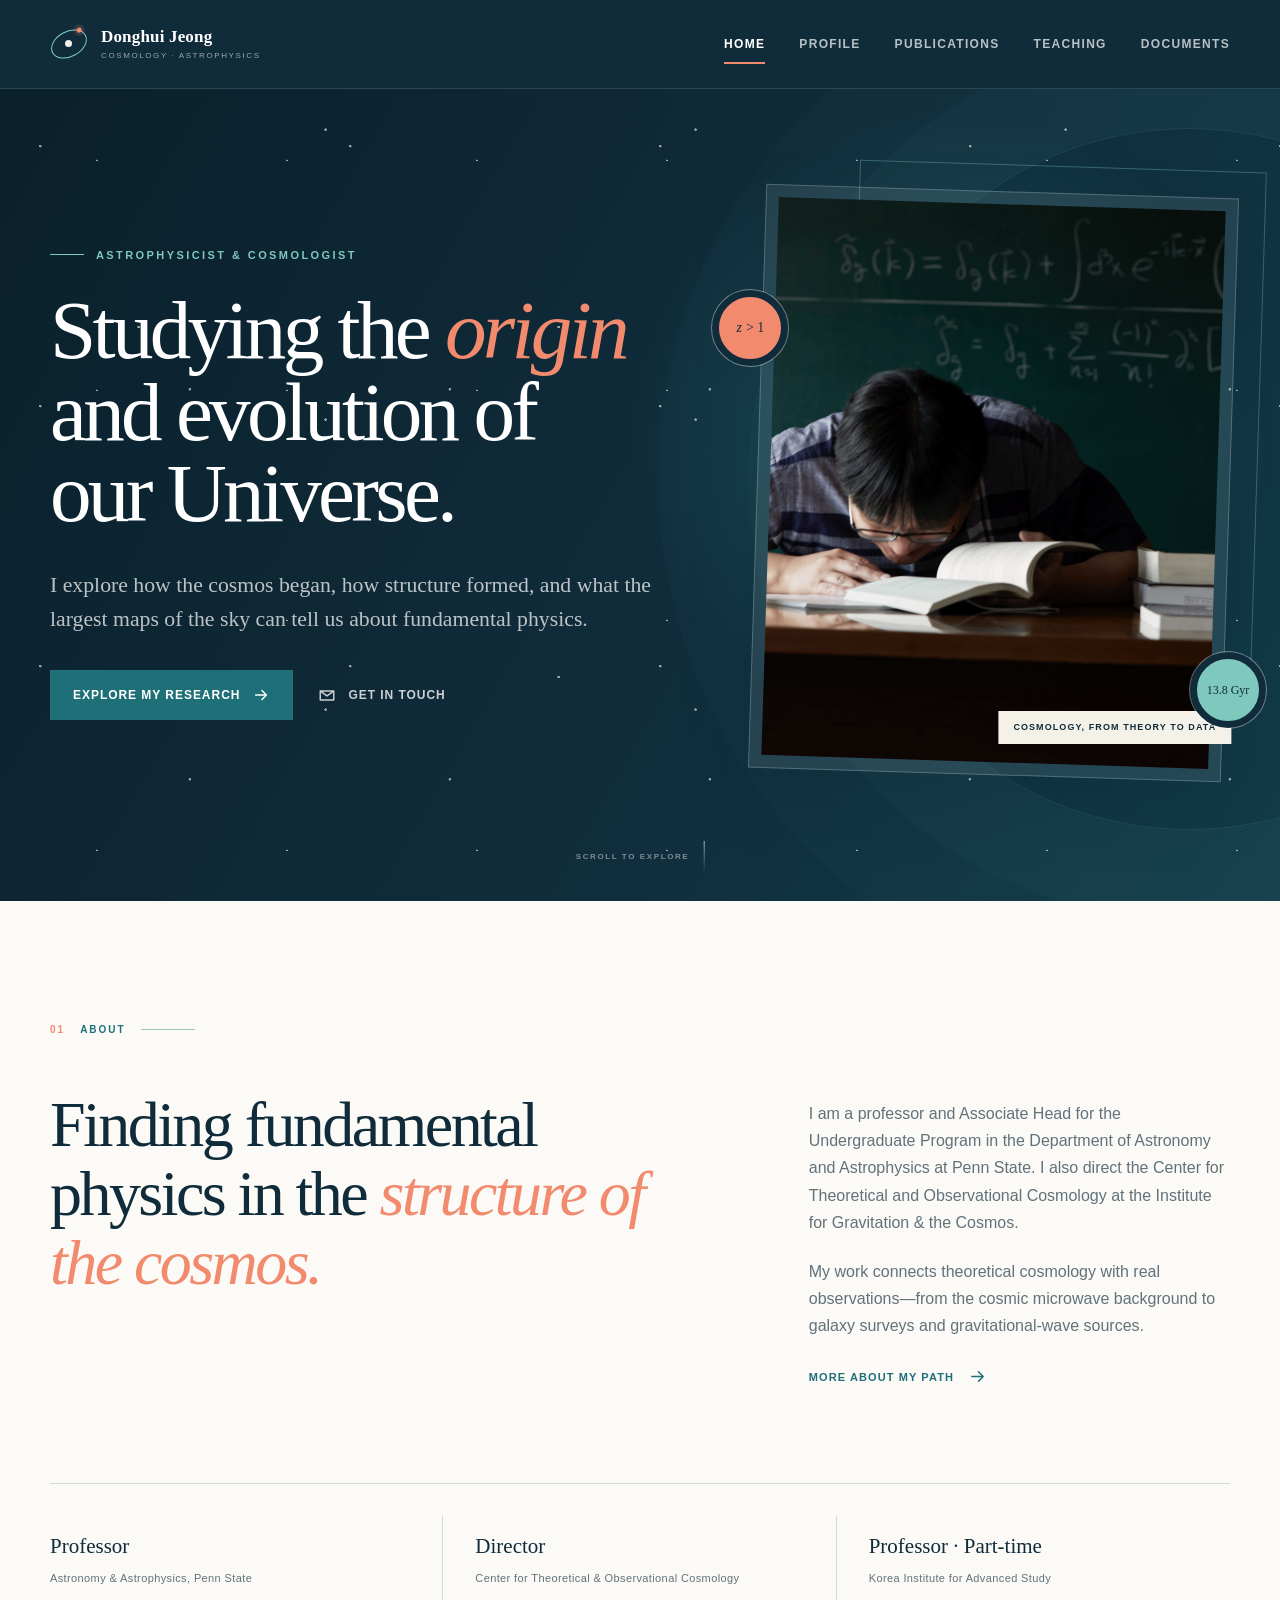
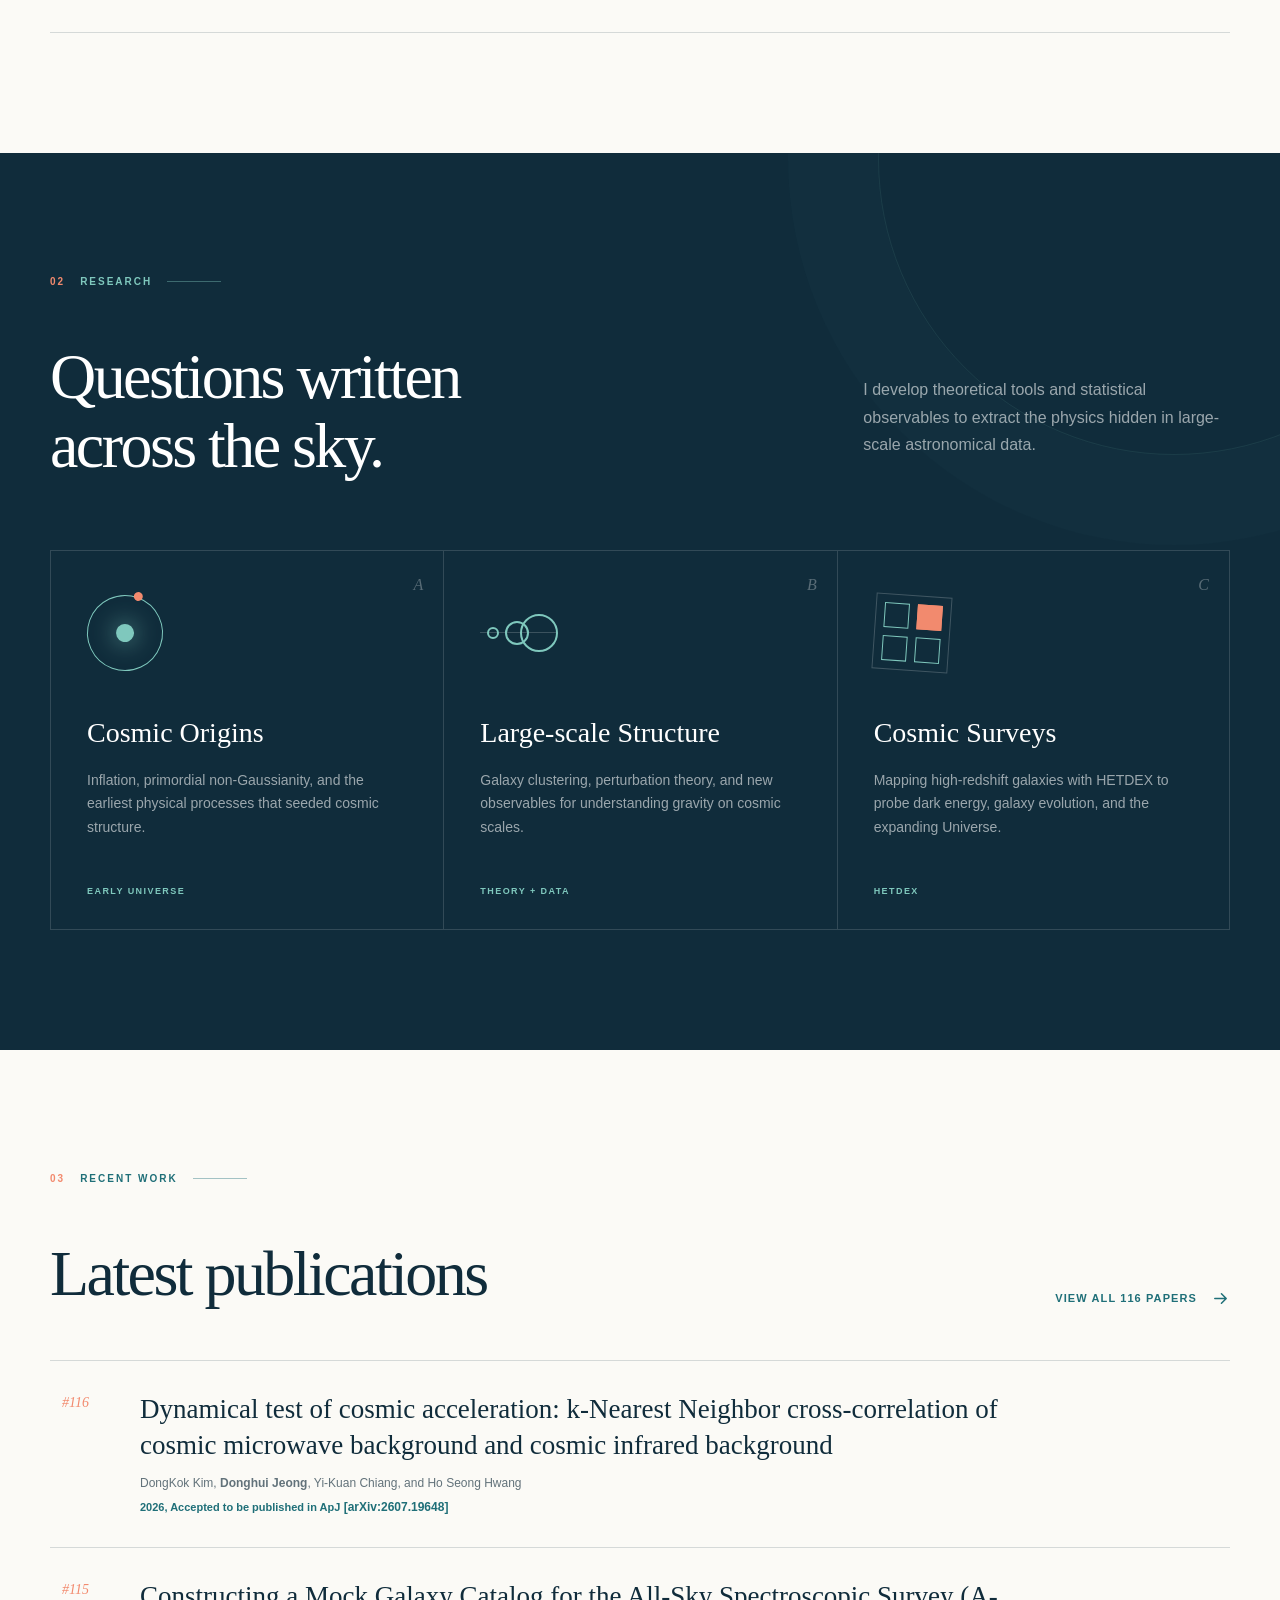
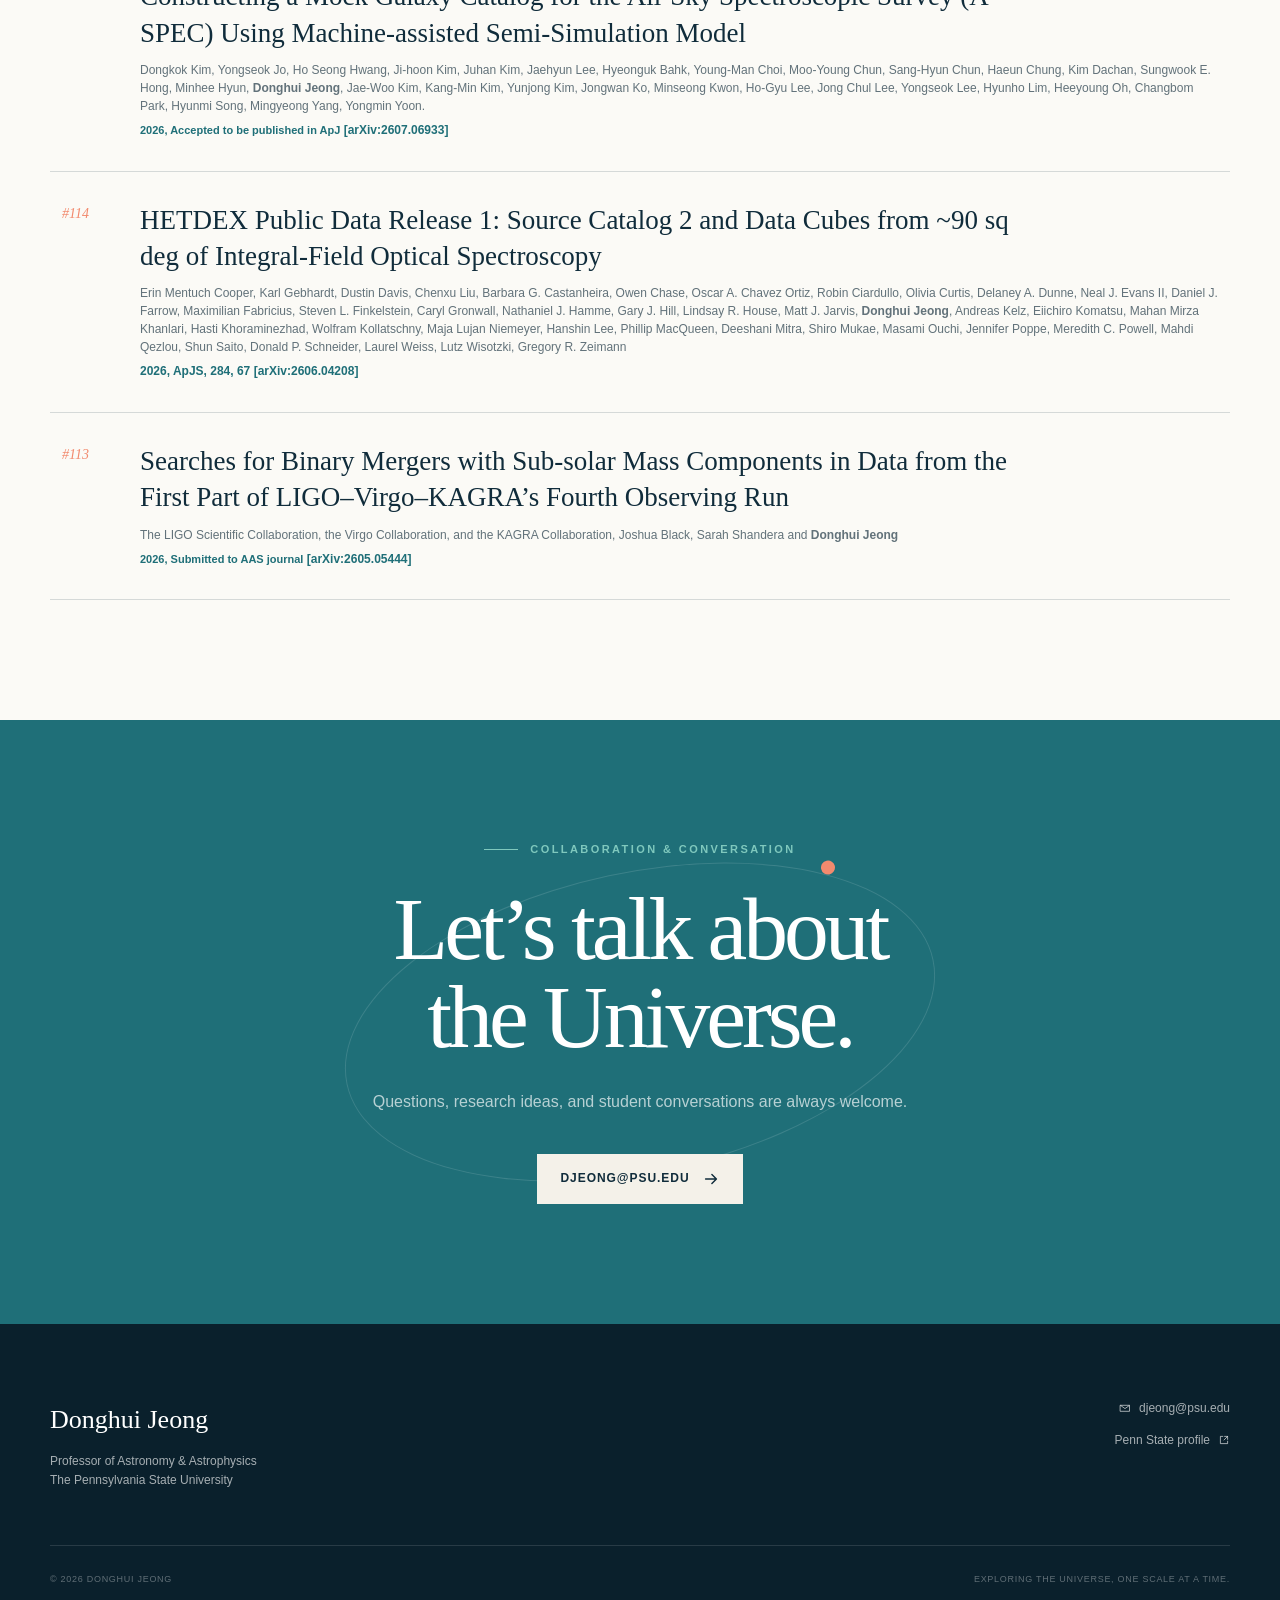
==== commit ac884104: "Fix publication links and profile typo" ====
--- a/index.html
+++ b/index.html
@@ -122,7 +122,7 @@
         <h3>Dynamical test of cosmic acceleration: k-Nearest Neighbor cross-correlation of cosmic microwave background and cosmic infrared background</h3>
         <p class="paper-authors">DongKok Kim, <strong>Donghui Jeong</strong>, Yi-Kuan Chiang, and Ho Seong Hwang</p>
         <div class="paper-meta">
-<span class="publication-status">2026, Accepted to be published in ApJ</span> <a href="https://arxiv.org/abs/2607.xxxxx" target="_blank" rel="noopener">[arXiv:2607.19648]</a></div>
+<span class="publication-status">2026, Accepted to be published in ApJ</span> <a href="https://arxiv.org/abs/2607.19648" target="_blank" rel="noopener">[arXiv:2607.19648]</a></div>
       </div>
     </article>
 <article class="featured-paper">
@@ -131,7 +131,7 @@
         <h3>Constructing a Mock Galaxy Catalog for the All-Sky Spectroscopic Survey (A-SPEC) Using Machine-assisted Semi-Simulation Model</h3>
         <p class="paper-authors">Dongkok Kim, Yongseok Jo, Ho Seong Hwang, Ji-hoon Kim, Juhan Kim, Jaehyun Lee, Hyeonguk Bahk, Young-Man Choi, Moo-Young Chun, Sang-Hyun Chun, Haeun Chung, Kim Dachan, Sungwook E. Hong, Minhee Hyun, <strong>Donghui Jeong</strong>, Jae-Woo Kim, Kang-Min Kim, Yunjong Kim, Jongwan Ko, Minseong Kwon, Ho-Gyu Lee, Jong Chul Lee, Yongseok Lee, Hyunho Lim, Heeyoung Oh, Changbom Park, Hyunmi Song, Mingyeong Yang, Yongmin Yoon.</p>
         <div class="paper-meta">
-<span class="publication-status">2026, Accepted to be published in ApJ</span> <a href="https://arxiv.org/abs/2607.xxxxx" target="_blank" rel="noopener">[arXiv:2607.06933]</a></div>
+<span class="publication-status">2026, Accepted to be published in ApJ</span> <a href="https://arxiv.org/abs/2607.06933" target="_blank" rel="noopener">[arXiv:2607.06933]</a></div>
       </div>
     </article>
 <article class="featured-paper">
--- a/assets/css/style.css
+++ b/assets/css/style.css
@@ -454,8 +454,11 @@
   z-index: 4;
   width: 76px;
   height: 76px;
-  display: grid;
-  place-items: center;
+  display: flex;
+  gap: 4px;
+  align-items: center;
+  justify-content: center;
+  white-space: nowrap;
   color: var(--ink);
   background: var(--coral);
   border: 7px solid var(--ink);
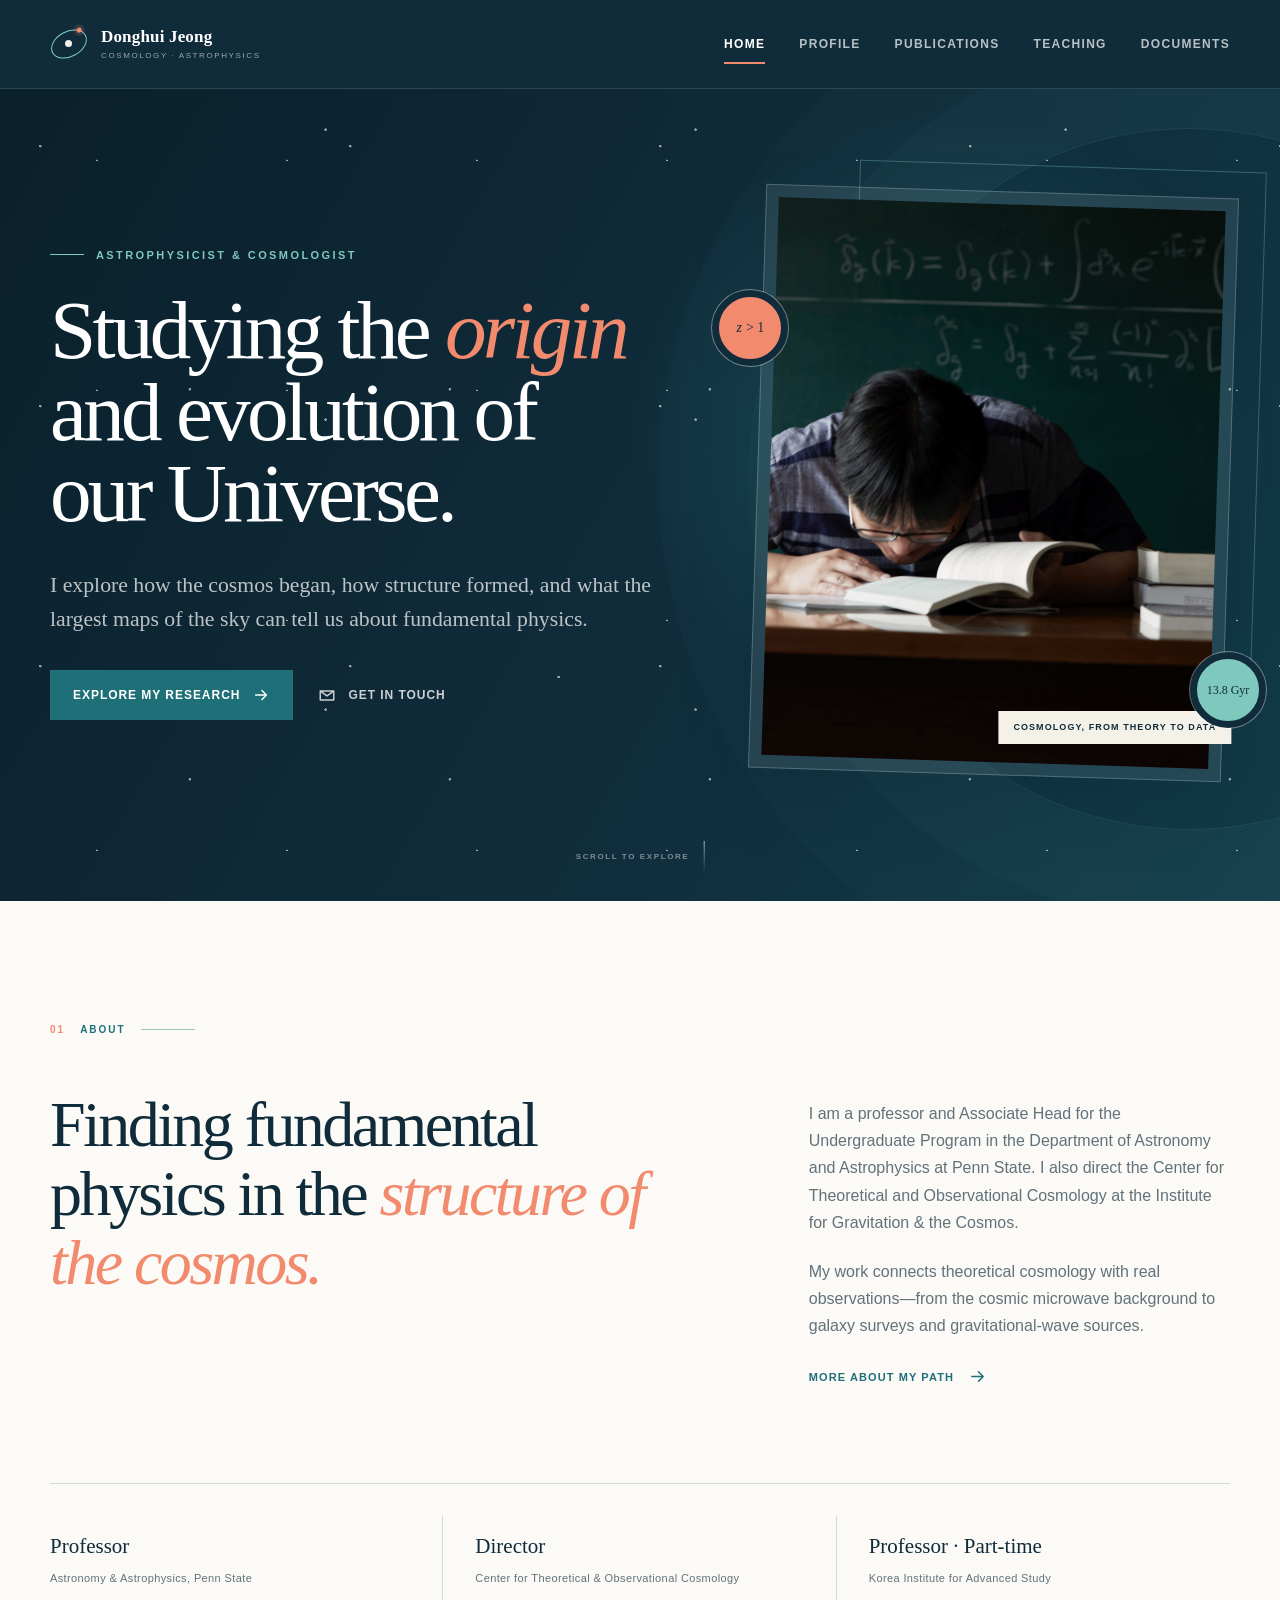
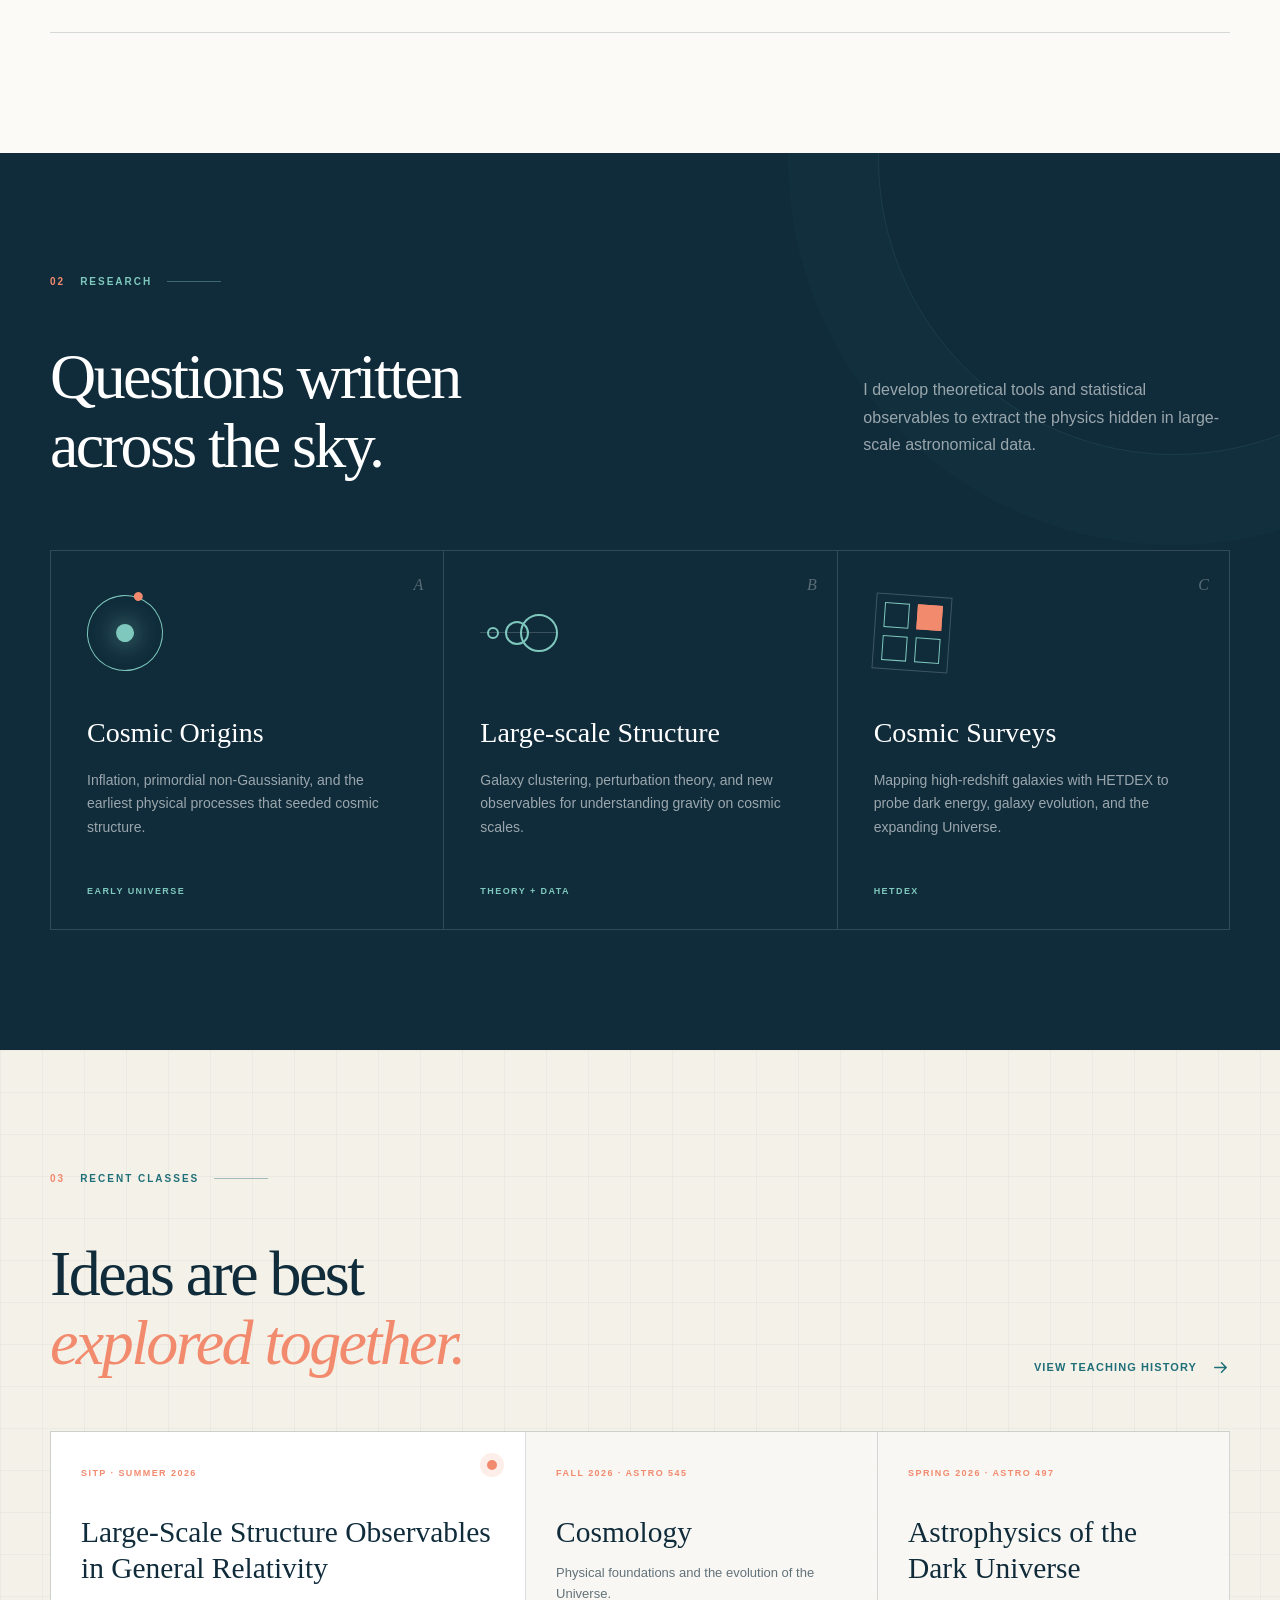
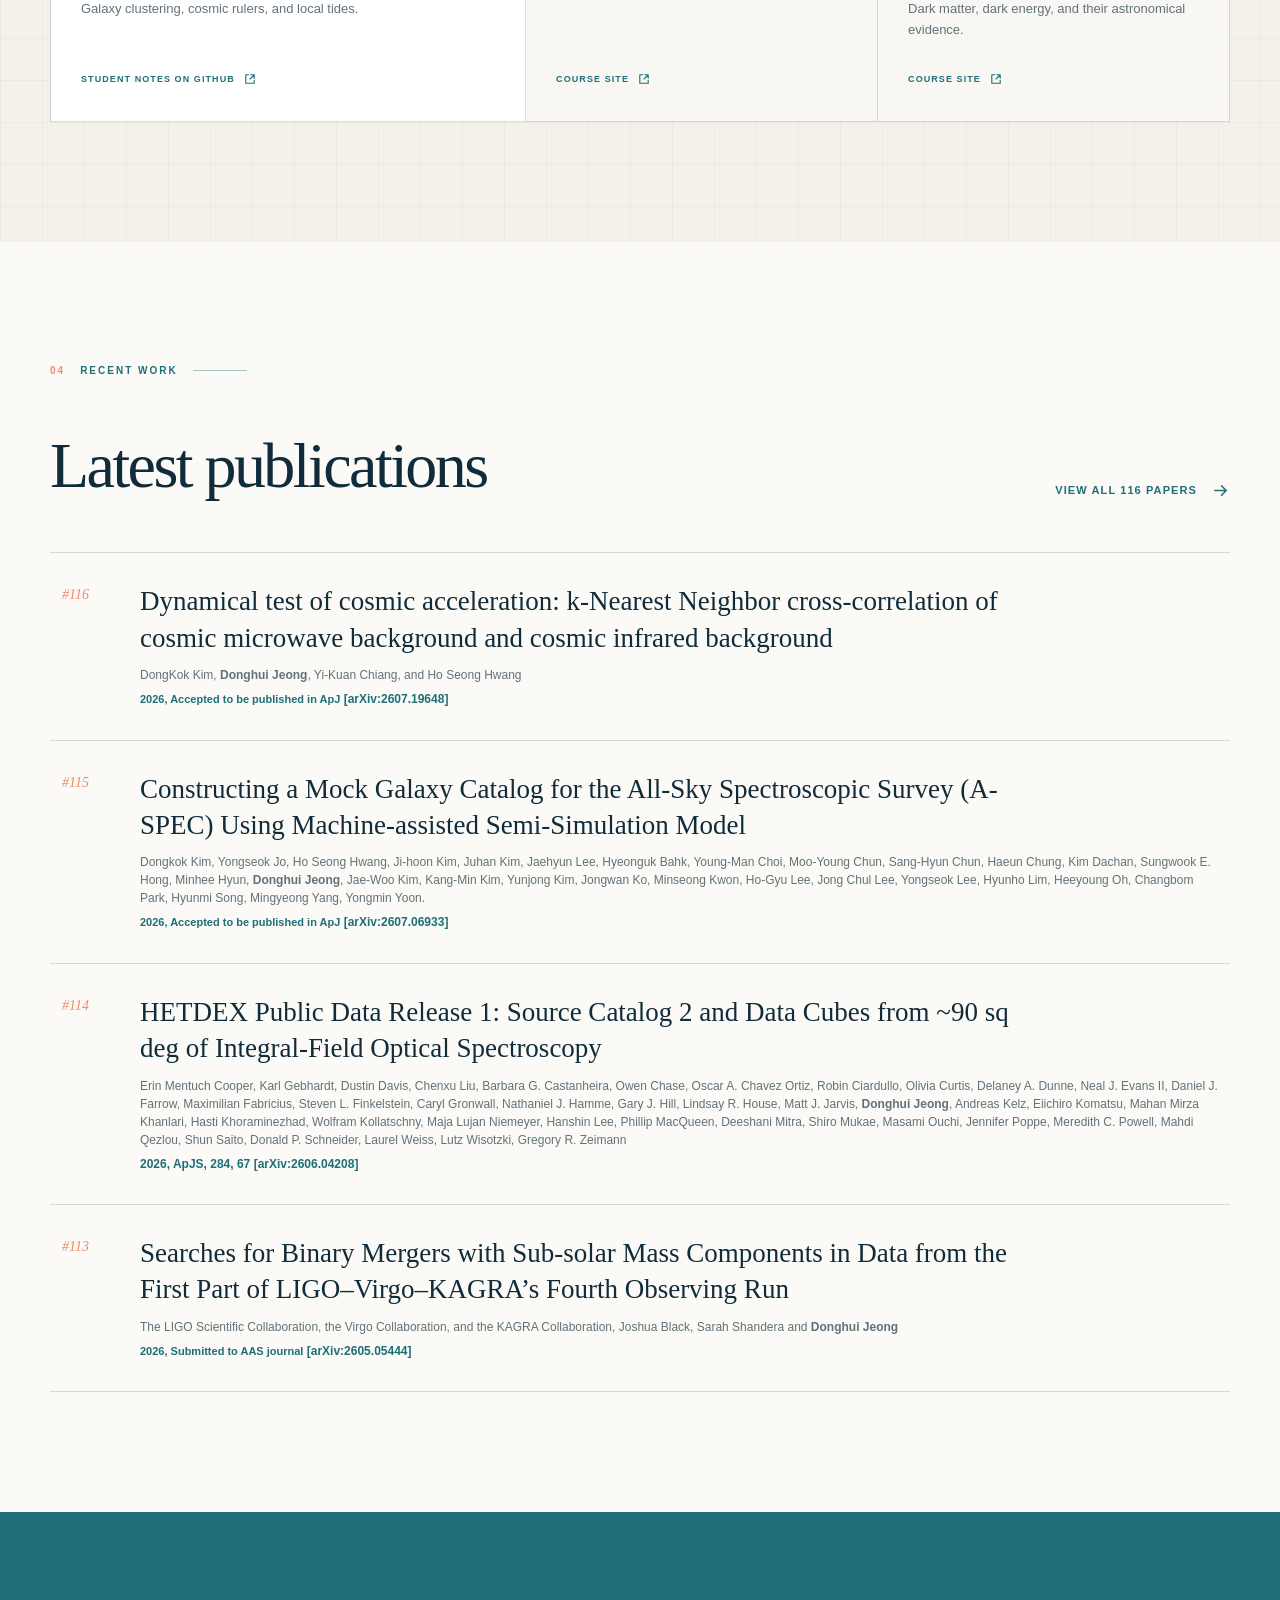
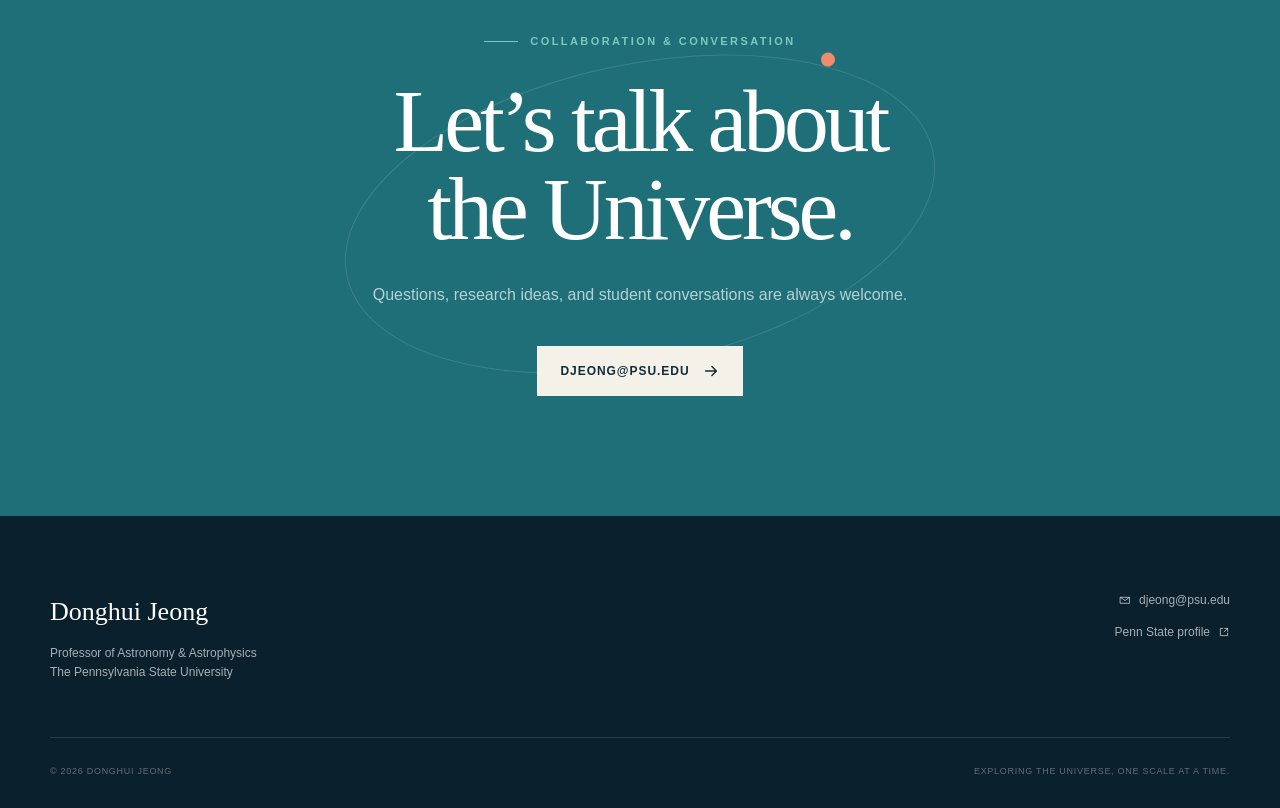
==== commit 09925282: "Add SITP notes and recent classes" ====
--- a/index.html
+++ b/index.html
@@ -109,8 +109,36 @@
       </div>
     </section>
 
+    <section class="classes-section section">
+      <div class="section-label"><span>03</span> Recent classes</div>
+      <div class="classes-heading">
+        <h2 class="display-heading reveal">Ideas are best<br><em>explored together.</em></h2>
+        <a class="inline-link reveal" href="teaching.html">View teaching history <svg aria-hidden="true" viewBox="0 0 20 20"><path d="M4 10h11M11 5l5 5-5 5"/></svg></a>
+      </div>
+      <div class="class-grid reveal">
+        <a class="class-card class-card-featured" href="https://github.com/djeong98/sitp2026-lss-gr" target="_blank" rel="noopener">
+          <span class="class-term">SITP · Summer 2026</span>
+          <h3>Large-Scale Structure Observables in General Relativity</h3>
+          <p>Galaxy clustering, cosmic rulers, and local tides.</p>
+          <span class="class-link">Student notes on GitHub <svg aria-hidden="true" viewBox="0 0 20 20"><path d="M8 4H4v12h12v-4M10 10l6-6M11 4h5v5"/></svg></span>
+        </a>
+        <a class="class-card" href="https://sites.psu.edu/cosmology/" target="_blank" rel="noopener">
+          <span class="class-term">Fall 2026 · ASTRO 545</span>
+          <h3>Cosmology</h3>
+          <p>Physical foundations and the evolution of the Universe.</p>
+          <span class="class-link">Course site <svg aria-hidden="true" viewBox="0 0 20 20"><path d="M8 4H4v12h12v-4M10 10l6-6M11 4h5v5"/></svg></span>
+        </a>
+        <a class="class-card" href="https://sites.psu.edu/darkuniverse" target="_blank" rel="noopener">
+          <span class="class-term">Spring 2026 · ASTRO 497</span>
+          <h3>Astrophysics of the Dark Universe</h3>
+          <p>Dark matter, dark energy, and their astronomical evidence.</p>
+          <span class="class-link">Course site <svg aria-hidden="true" viewBox="0 0 20 20"><path d="M8 4H4v12h12v-4M10 10l6-6M11 4h5v5"/></svg></span>
+        </a>
+      </div>
+    </section>
+
     <section class="papers-section section">
-      <div class="section-label"><span>03</span> Recent work</div>
+      <div class="section-label"><span>04</span> Recent work</div>
       <div class="papers-heading">
         <h2 class="display-heading reveal">Latest publications</h2>
         <a class="inline-link reveal" href="publications.html">View all 116 papers <svg aria-hidden="true" viewBox="0 0 20 20"><path d="M4 10h11M11 5l5 5-5 5"/></svg></a>
--- a/assets/css/style.css
+++ b/assets/css/style.css
@@ -821,6 +821,117 @@
   align-items: flex-end;
 }
 
+.classes-section {
+  background:
+    linear-gradient(rgba(16, 44, 59, 0.035) 1px, transparent 1px),
+    linear-gradient(90deg, rgba(16, 44, 59, 0.035) 1px, transparent 1px),
+    var(--cream);
+  background-size: 42px 42px;
+}
+
+.classes-heading {
+  margin-bottom: 54px;
+  display: flex;
+  justify-content: space-between;
+  align-items: flex-end;
+  gap: 40px;
+}
+
+.class-grid {
+  display: grid;
+  grid-template-columns: 1.35fr 1fr 1fr;
+  border-top: 1px solid var(--line);
+  border-left: 1px solid var(--line);
+}
+
+.class-card {
+  position: relative;
+  min-height: 290px;
+  padding: 34px 30px;
+  display: flex;
+  flex-direction: column;
+  color: var(--ink);
+  background: rgba(251, 250, 246, 0.76);
+  border-right: 1px solid var(--line);
+  border-bottom: 1px solid var(--line);
+  text-decoration: none;
+  transition:
+    color 200ms ease,
+    background 200ms ease,
+    transform 200ms ease;
+}
+
+.class-card:hover {
+  z-index: 2;
+  color: var(--white);
+  background: var(--ocean);
+  transform: translateY(-6px);
+}
+
+.class-card-featured {
+  background: var(--white);
+}
+
+.class-card-featured::after {
+  position: absolute;
+  width: 10px;
+  height: 10px;
+  top: 28px;
+  right: 28px;
+  content: "";
+  background: var(--coral);
+  border-radius: 50%;
+  box-shadow: 0 0 0 7px rgba(242, 138, 110, 0.14);
+}
+
+.class-term {
+  color: var(--coral);
+  font-size: 9px;
+  font-weight: 800;
+  letter-spacing: 0.16em;
+  text-transform: uppercase;
+}
+
+.class-card h3 {
+  margin: 34px 0 12px;
+  font-family: var(--serif);
+  font-size: clamp(23px, 2.3vw, 31px);
+  font-weight: 500;
+  line-height: 1.22;
+}
+
+.class-card p {
+  margin: 0;
+  color: var(--muted);
+  font-size: 13px;
+  line-height: 1.6;
+}
+
+.class-card:hover p {
+  color: rgba(255, 255, 255, 0.65);
+}
+
+.class-link {
+  margin-top: auto;
+  padding-top: 28px;
+  display: flex;
+  gap: 8px;
+  align-items: center;
+  color: var(--teal);
+  font-size: 9px;
+  font-weight: 800;
+  letter-spacing: 0.12em;
+  text-transform: uppercase;
+}
+
+.class-card:hover .class-link {
+  color: var(--aqua);
+}
+
+.class-link svg {
+  width: 14px;
+}
+
 .featured-papers {
   border-top: 1px solid var(--line);
 }
@@ -1316,6 +1427,56 @@
   margin-top: 76px;
 }
 
+.course-feature {
+  position: relative;
+  margin-top: 70px;
+  padding: 36px 40px;
+  display: grid;
+  grid-template-columns: 170px minmax(0, 1fr) auto;
+  gap: 36px;
+  align-items: center;
+  color: var(--white);
+  background:
+    radial-gradient(circle at 92% 20%, rgba(127, 200, 189, 0.2), transparent 28%),
+    var(--ink);
+  text-decoration: none;
+  transition: transform 200ms ease;
+}
+
+.course-feature:hover {
+  transform: translateY(-4px);
+}
+
+.course-feature h3 {
+  margin: 0 0 6px;
+  font-family: var(--serif);
+  font-size: clamp(22px, 2.5vw, 31px);
+  font-weight: 500;
+  line-height: 1.3;
+}
+
+.course-feature p {
+  margin: 0;
+  color: rgba(255, 255, 255, 0.58);
+  font-size: 12px;
+}
+
+.course-feature-link {
+  display: flex;
+  gap: 8px;
+  align-items: center;
+  color: var(--aqua);
+  font-size: 9px;
+  font-weight: 800;
+  letter-spacing: 0.12em;
+  text-transform: uppercase;
+  white-space: nowrap;
+}
+
+.course-feature-link svg {
+  width: 15px;
+}
+
 .course-list table {
   width: 100%;
   border-collapse: collapse;
@@ -1495,6 +1656,14 @@
 
   .research-grid {
     grid-template-columns: 1fr;
+  }
+
+  .class-grid {
+    grid-template-columns: 1fr 1fr;
+  }
+
+  .class-card-featured {
+    grid-column: 1 / -1;
   }
 
   .research-card,
@@ -1647,6 +1816,26 @@
     display: block;
   }
 
+  .classes-heading {
+    display: block;
+  }
+
+  .classes-heading .inline-link {
+    margin-top: 24px;
+  }
+
+  .class-grid {
+    grid-template-columns: 1fr;
+  }
+
+  .class-card-featured {
+    grid-column: auto;
+  }
+
+  .class-card {
+    min-height: 250px;
+  }
+
   .papers-heading .inline-link {
     margin-top: 24px;
   }
@@ -1734,6 +1923,12 @@
     padding: 3px 0;
   }
 
+  .course-feature {
+    padding: 30px 24px;
+    grid-template-columns: 1fr;
+    gap: 18px;
+  }
+
   .document-card {
     padding: 30px 24px;
   }
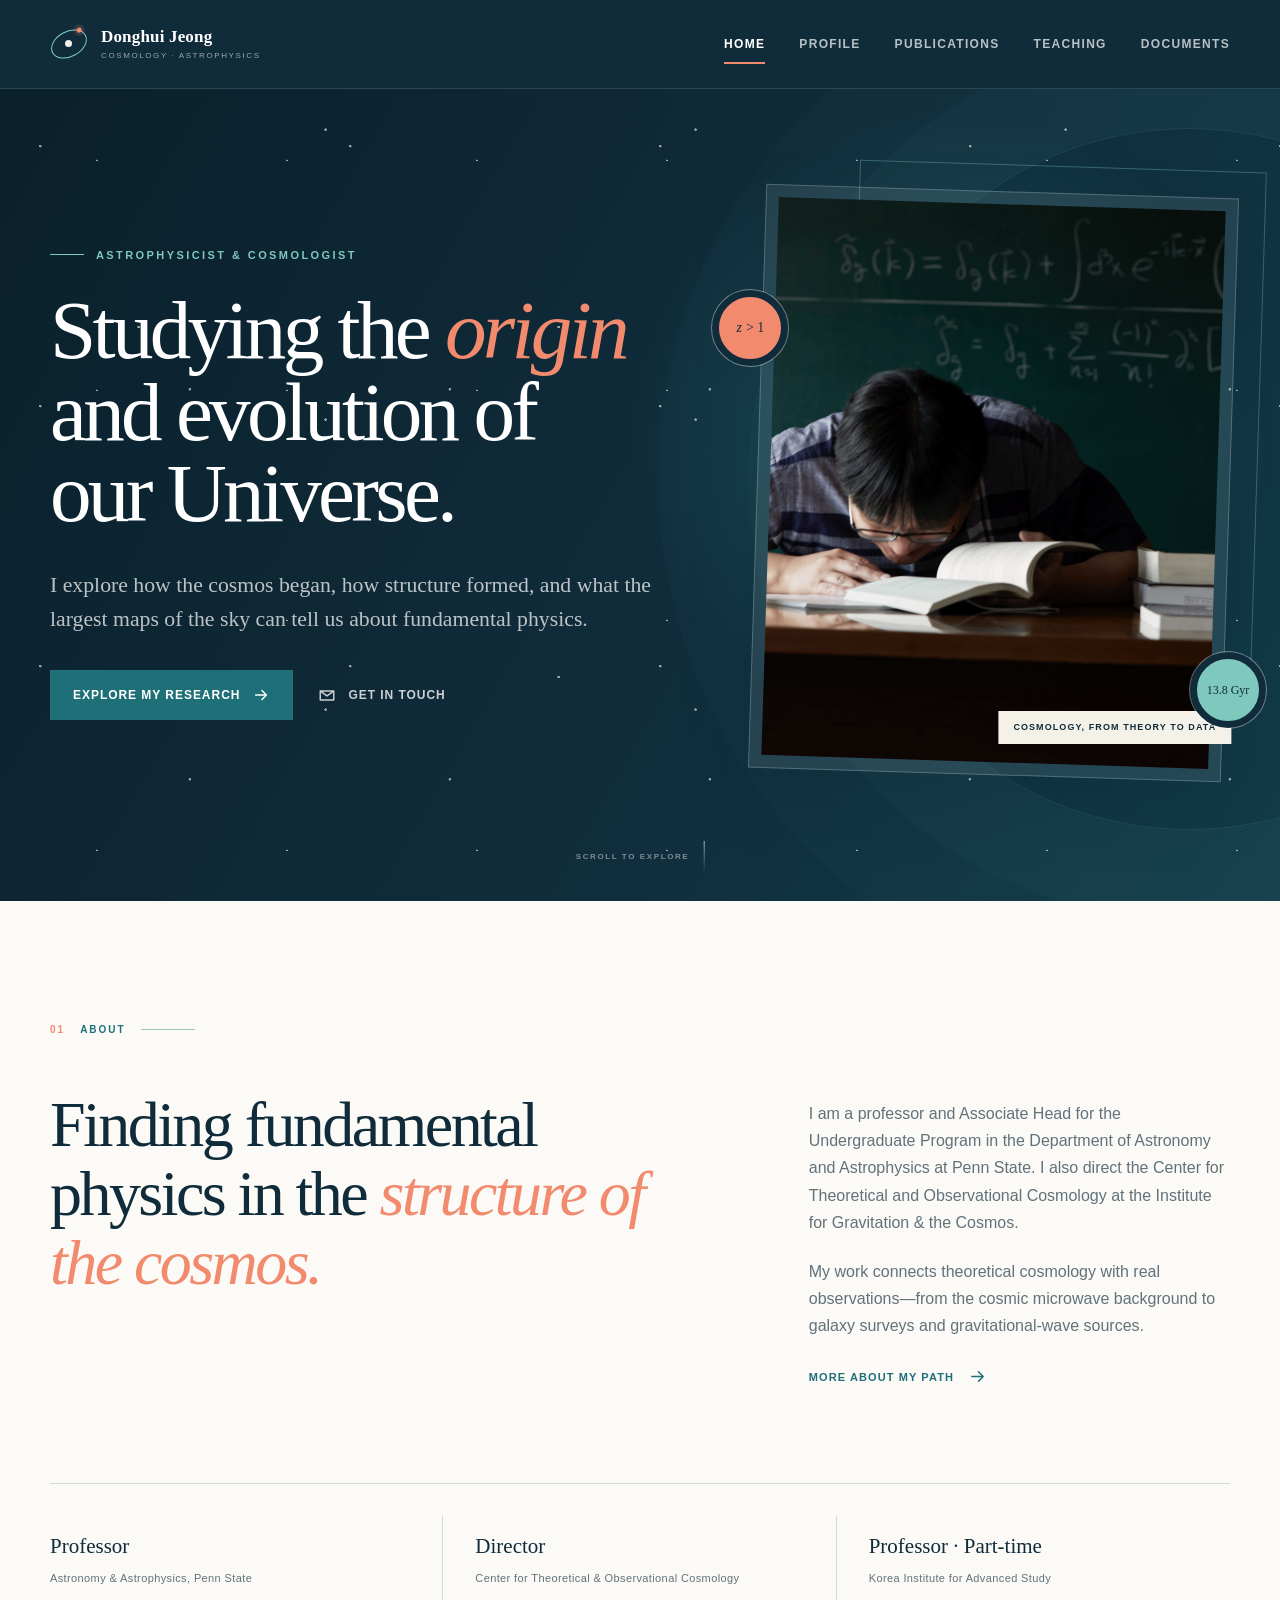
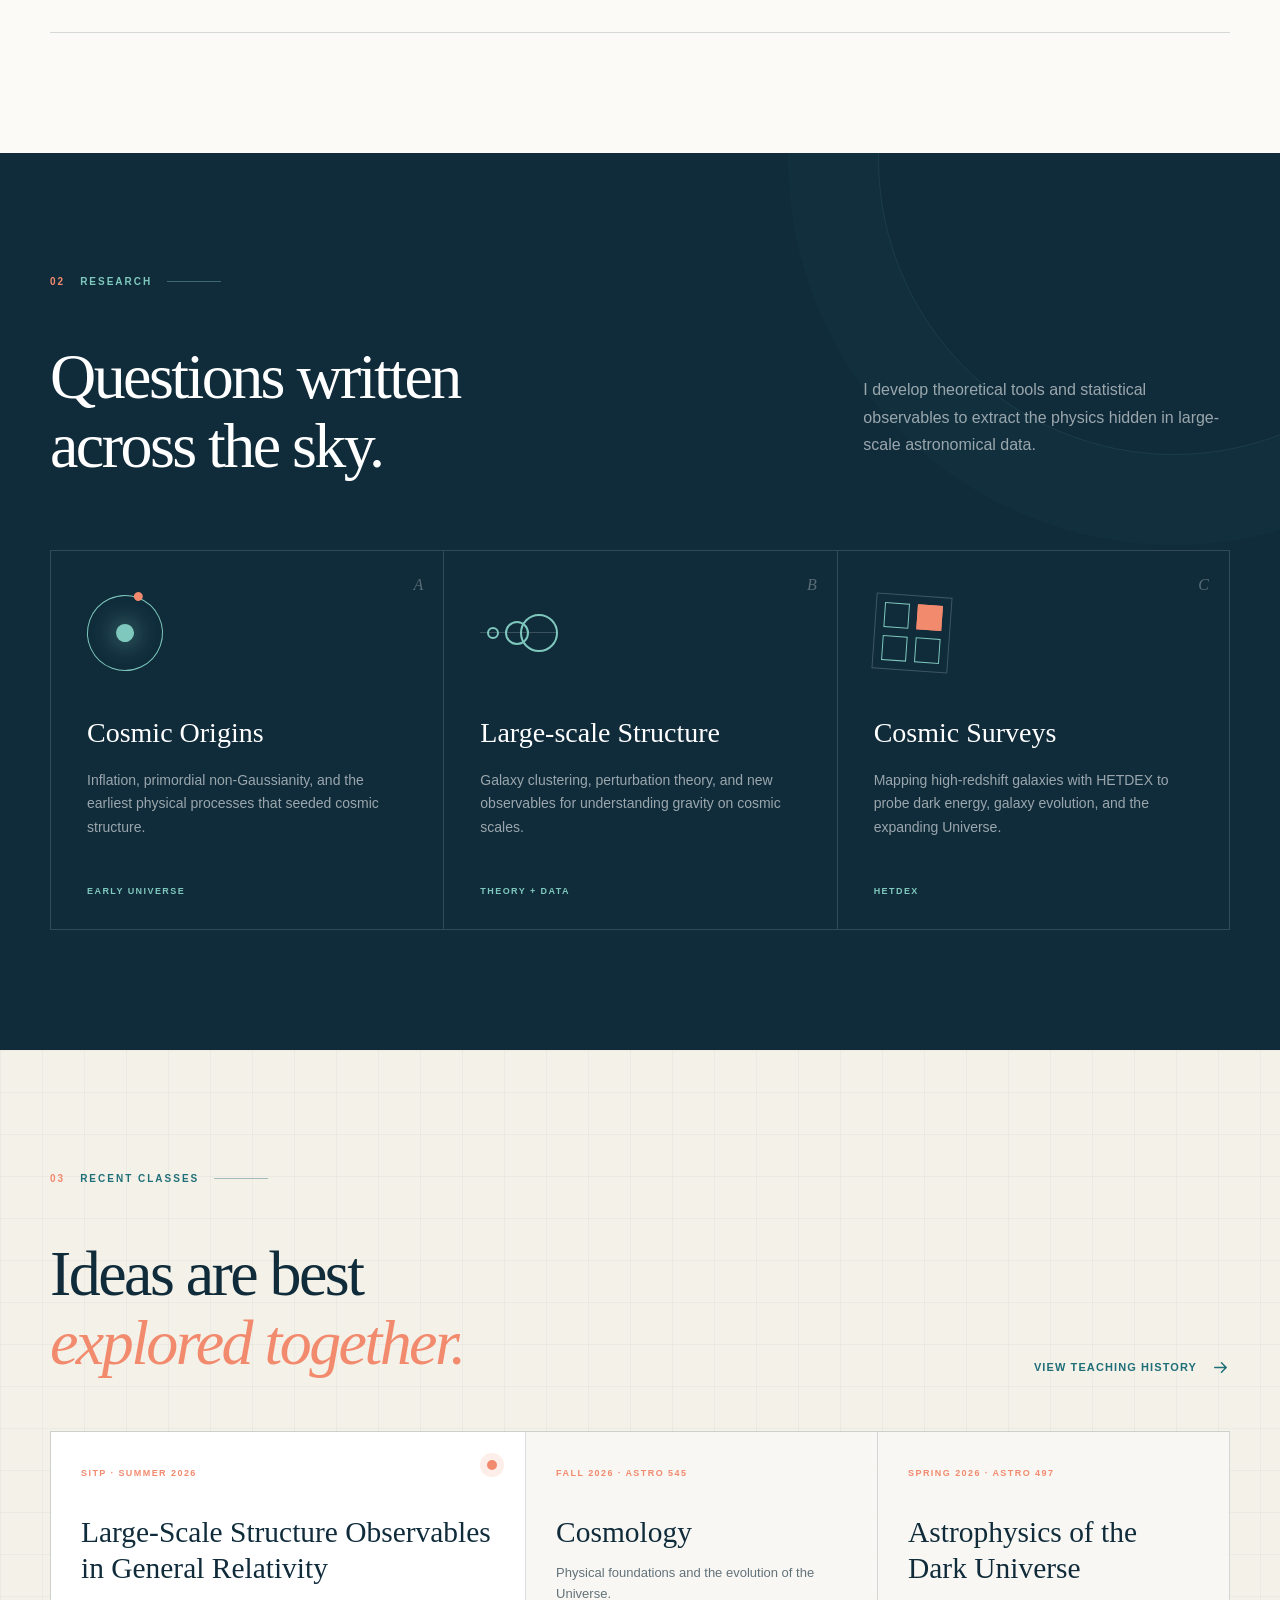
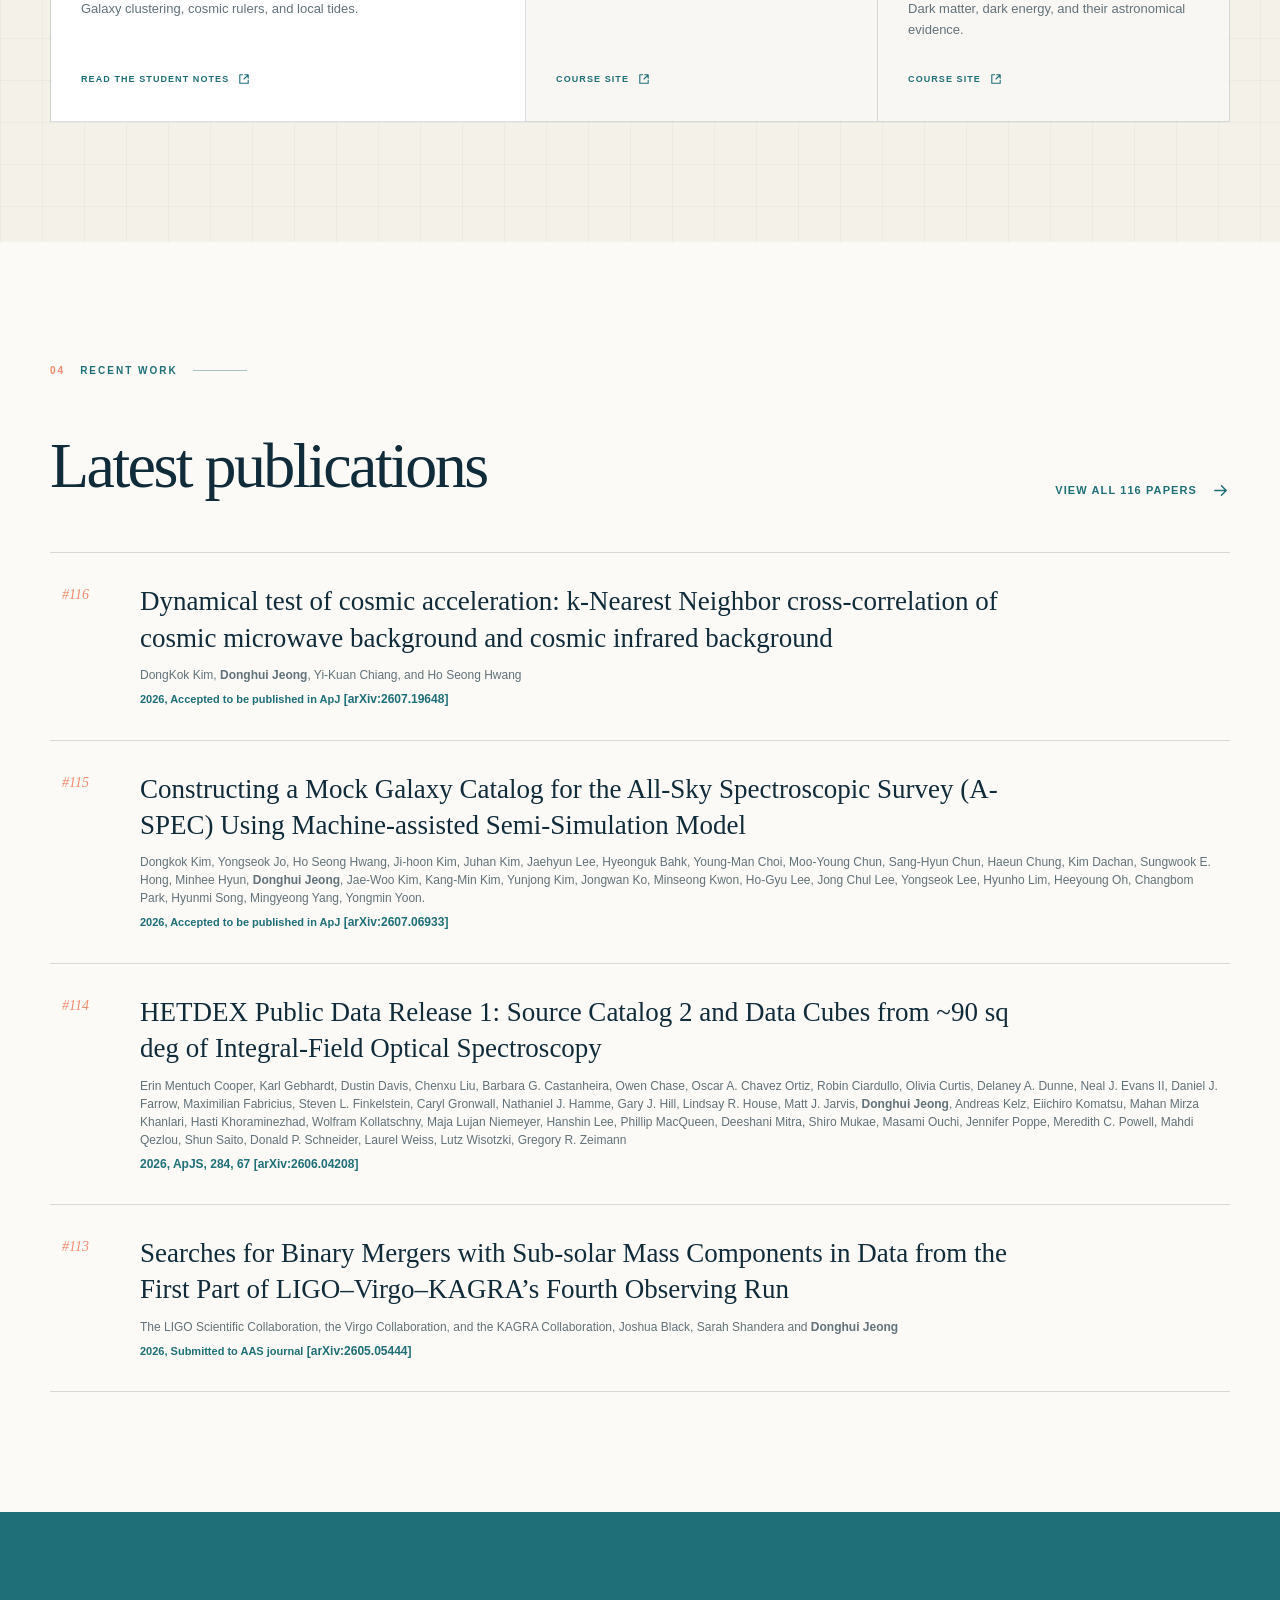
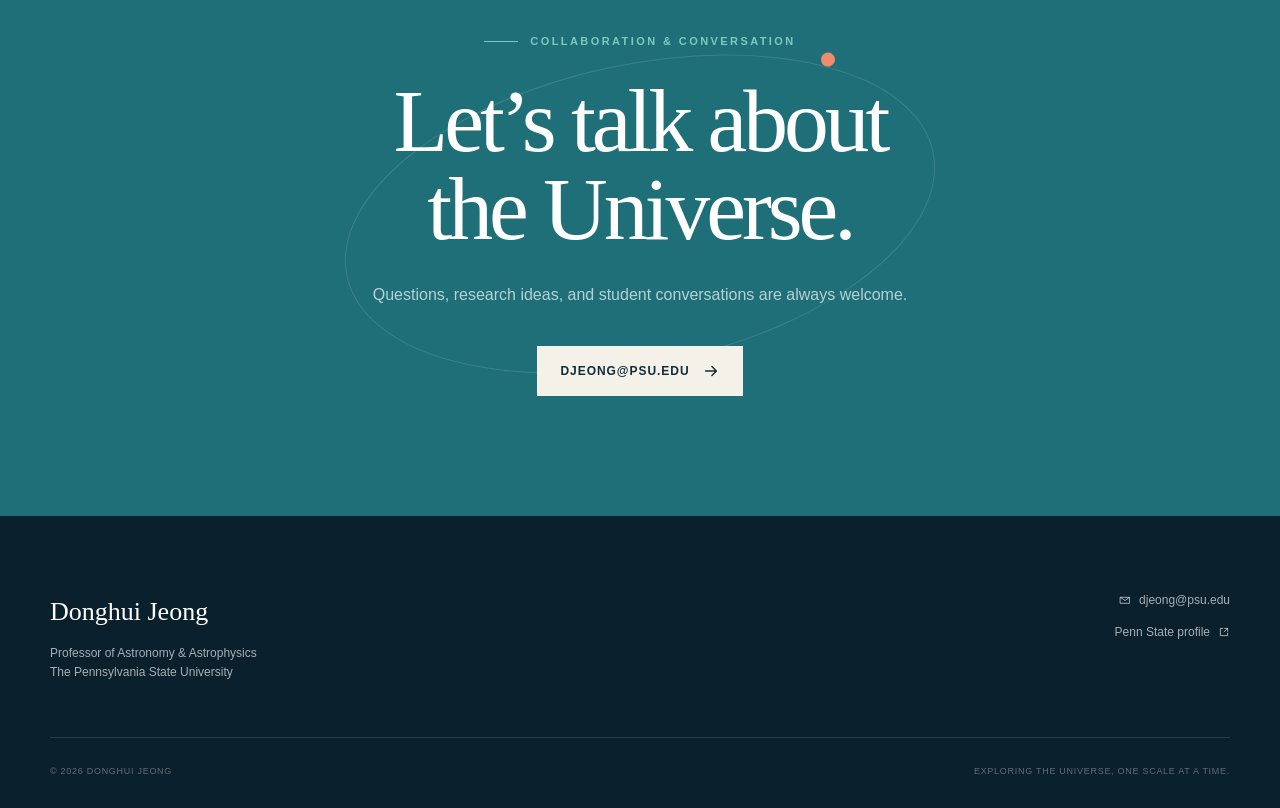
==== commit 415362d4: "Link directly to published SITP notes" ====
--- a/index.html
+++ b/index.html
@@ -116,11 +116,11 @@
         <a class="inline-link reveal" href="teaching.html">View teaching history <svg aria-hidden="true" viewBox="0 0 20 20"><path d="M4 10h11M11 5l5 5-5 5"/></svg></a>
       </div>
       <div class="class-grid reveal">
-        <a class="class-card class-card-featured" href="https://github.com/djeong98/sitp2026-lss-gr" target="_blank" rel="noopener">
+        <a class="class-card class-card-featured" href="https://djeong98.github.io/sitp2026-lss-gr/" target="_blank" rel="noopener">
           <span class="class-term">SITP · Summer 2026</span>
           <h3>Large-Scale Structure Observables in General Relativity</h3>
           <p>Galaxy clustering, cosmic rulers, and local tides.</p>
-          <span class="class-link">Student notes on GitHub <svg aria-hidden="true" viewBox="0 0 20 20"><path d="M8 4H4v12h12v-4M10 10l6-6M11 4h5v5"/></svg></span>
+          <span class="class-link">Read the student notes <svg aria-hidden="true" viewBox="0 0 20 20"><path d="M8 4H4v12h12v-4M10 10l6-6M11 4h5v5"/></svg></span>
         </a>
         <a class="class-card" href="https://sites.psu.edu/cosmology/" target="_blank" rel="noopener">
           <span class="class-term">Fall 2026 · ASTRO 545</span>
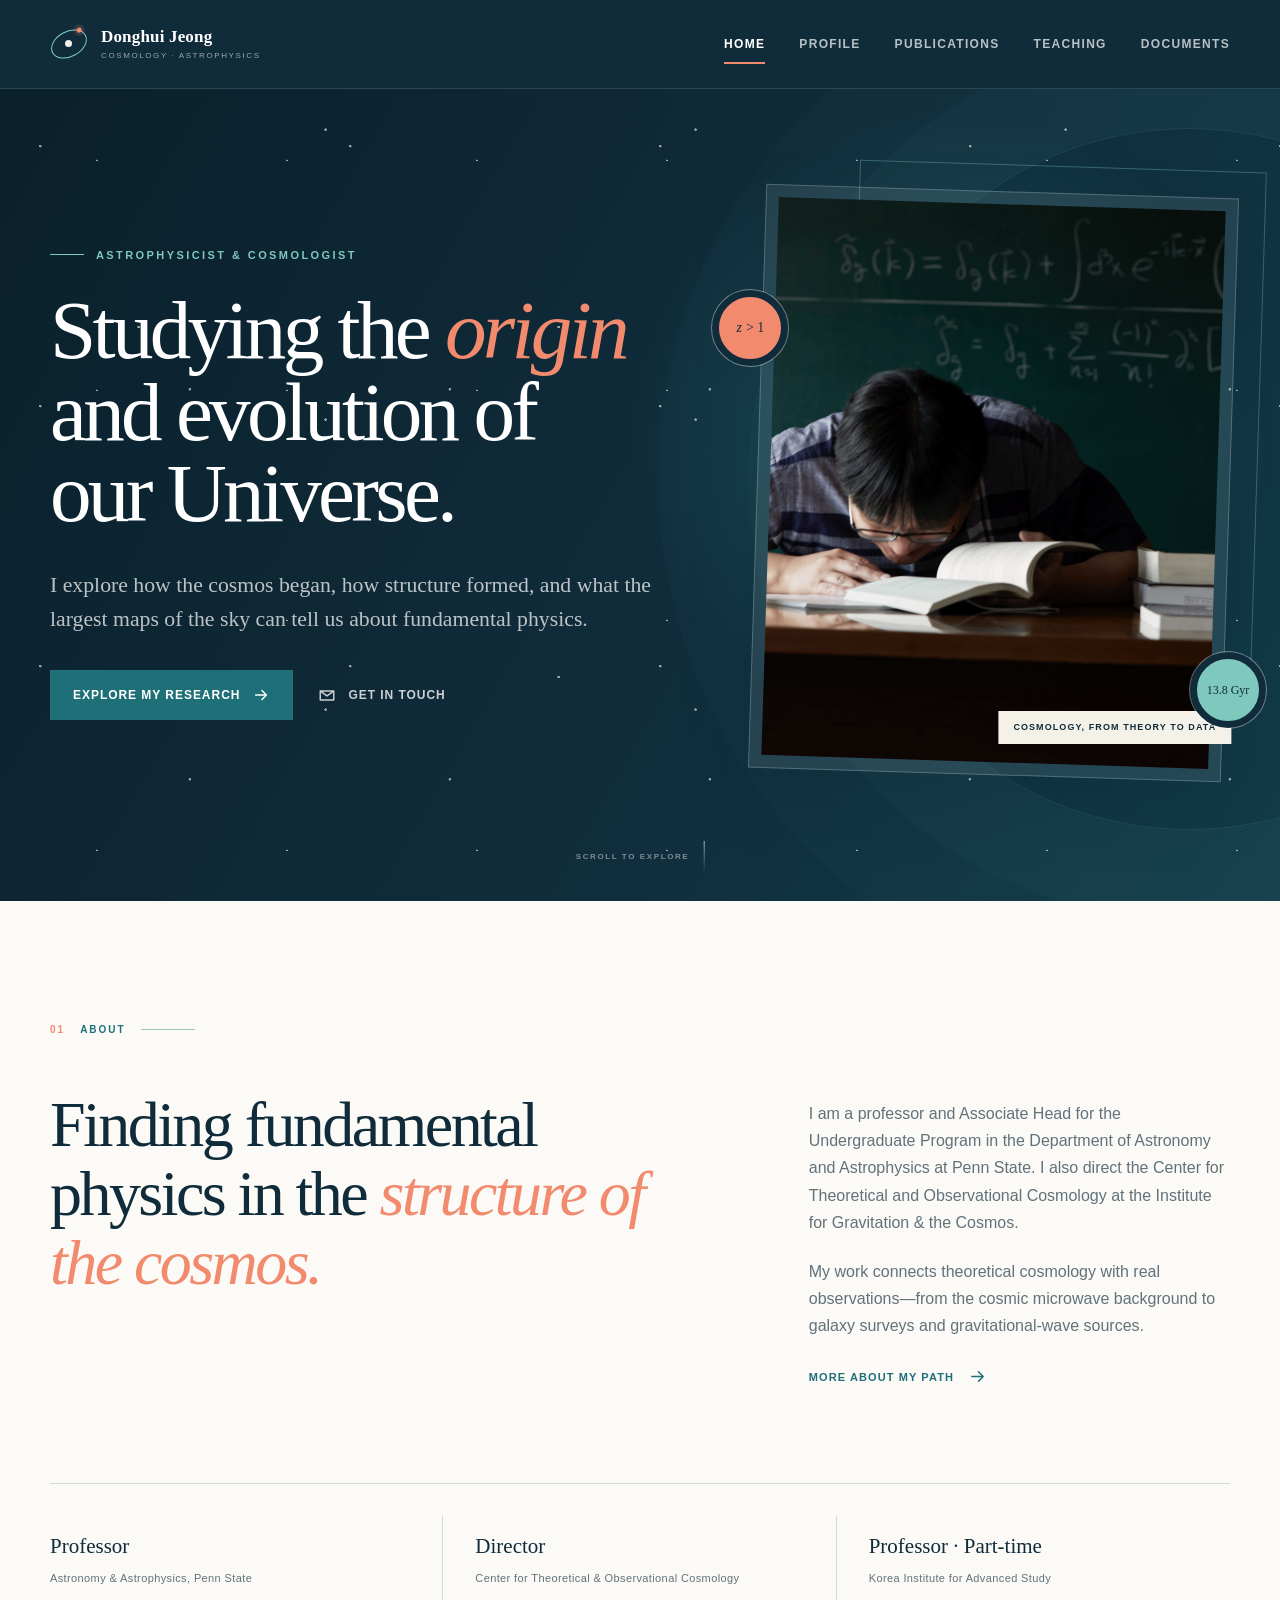
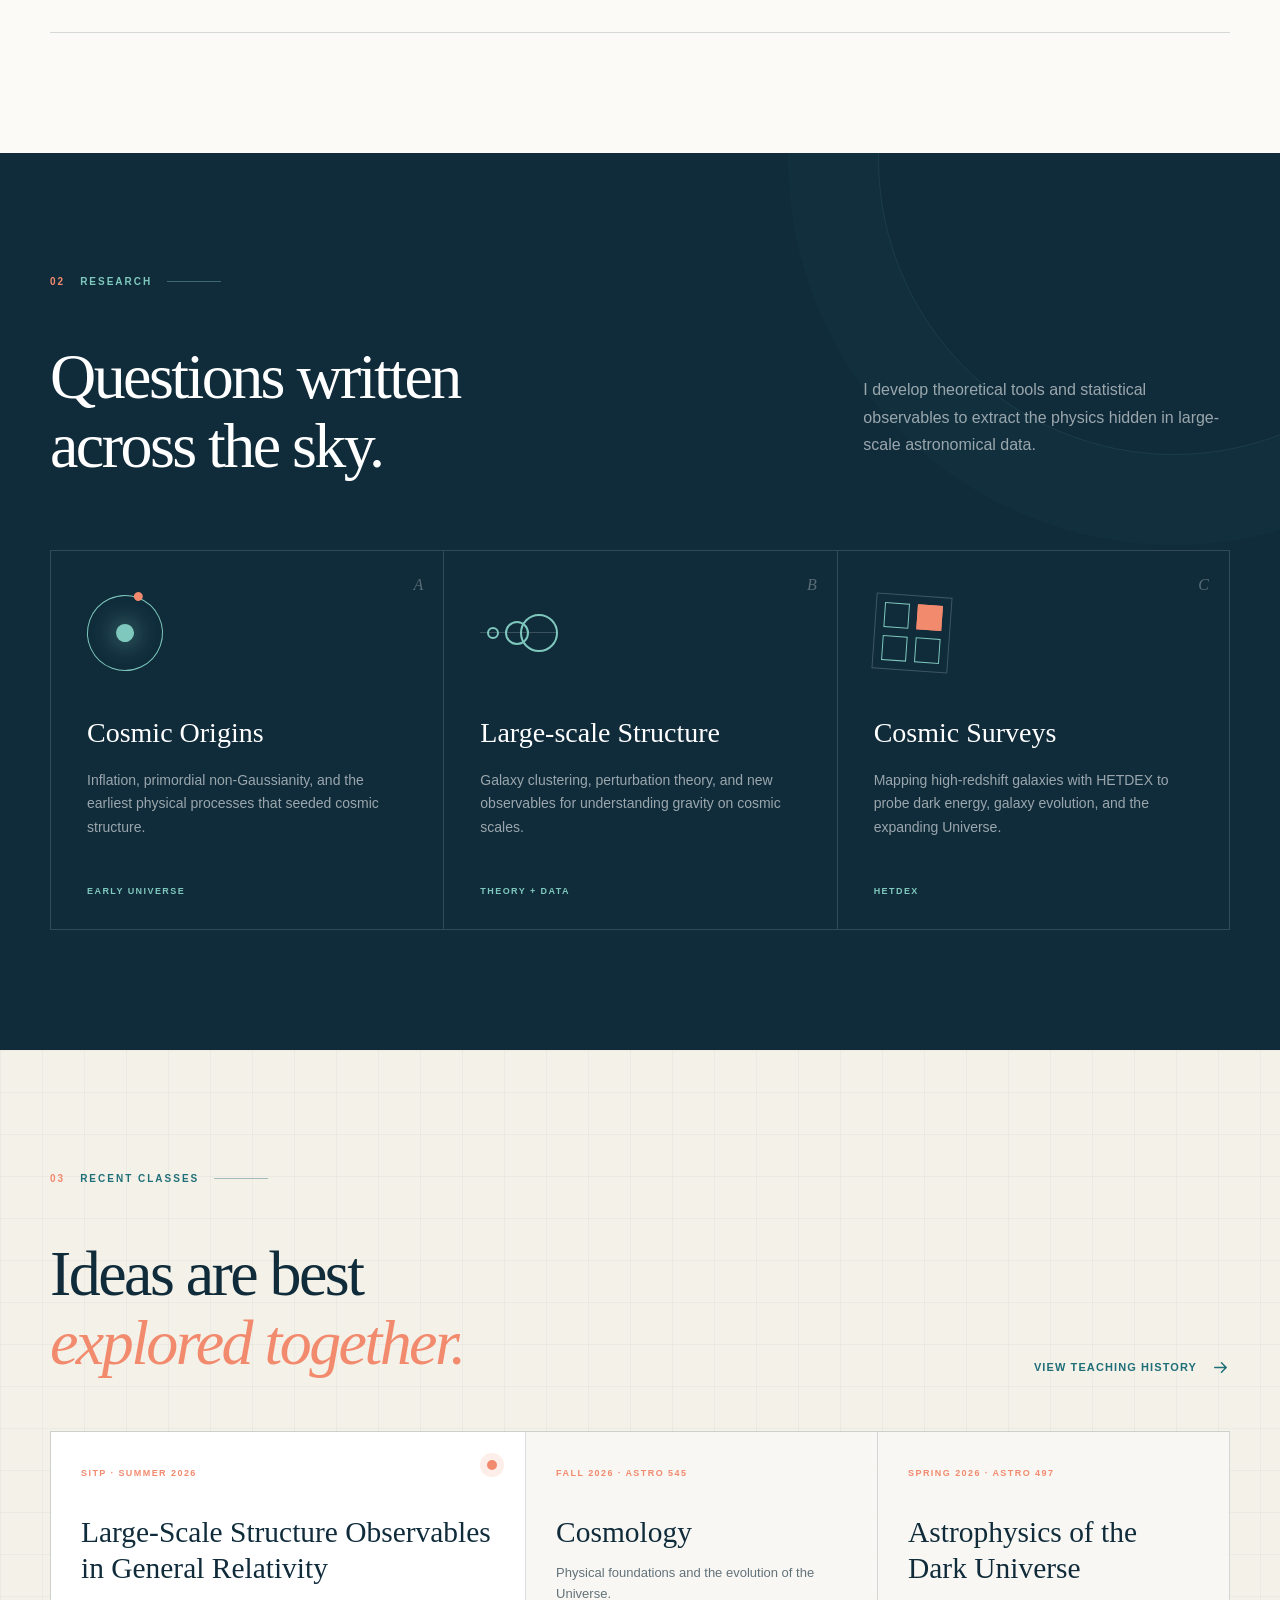
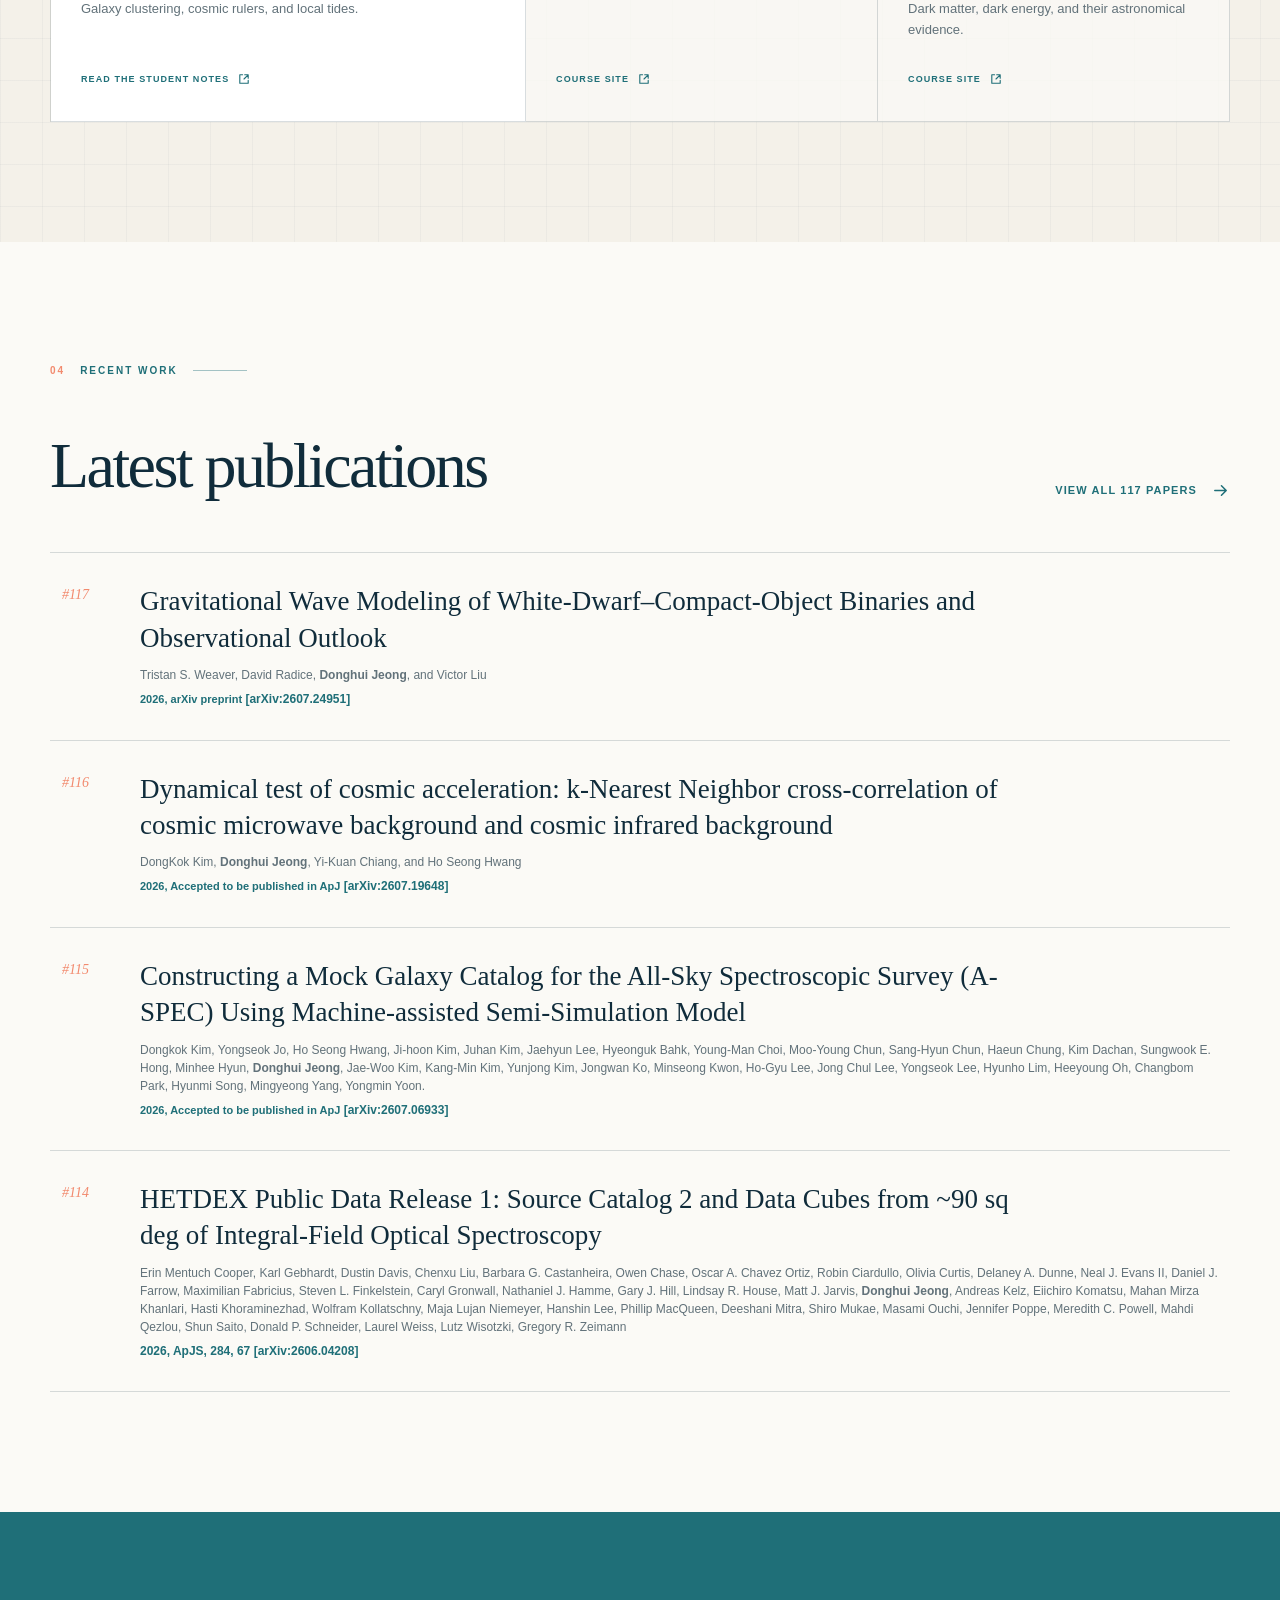
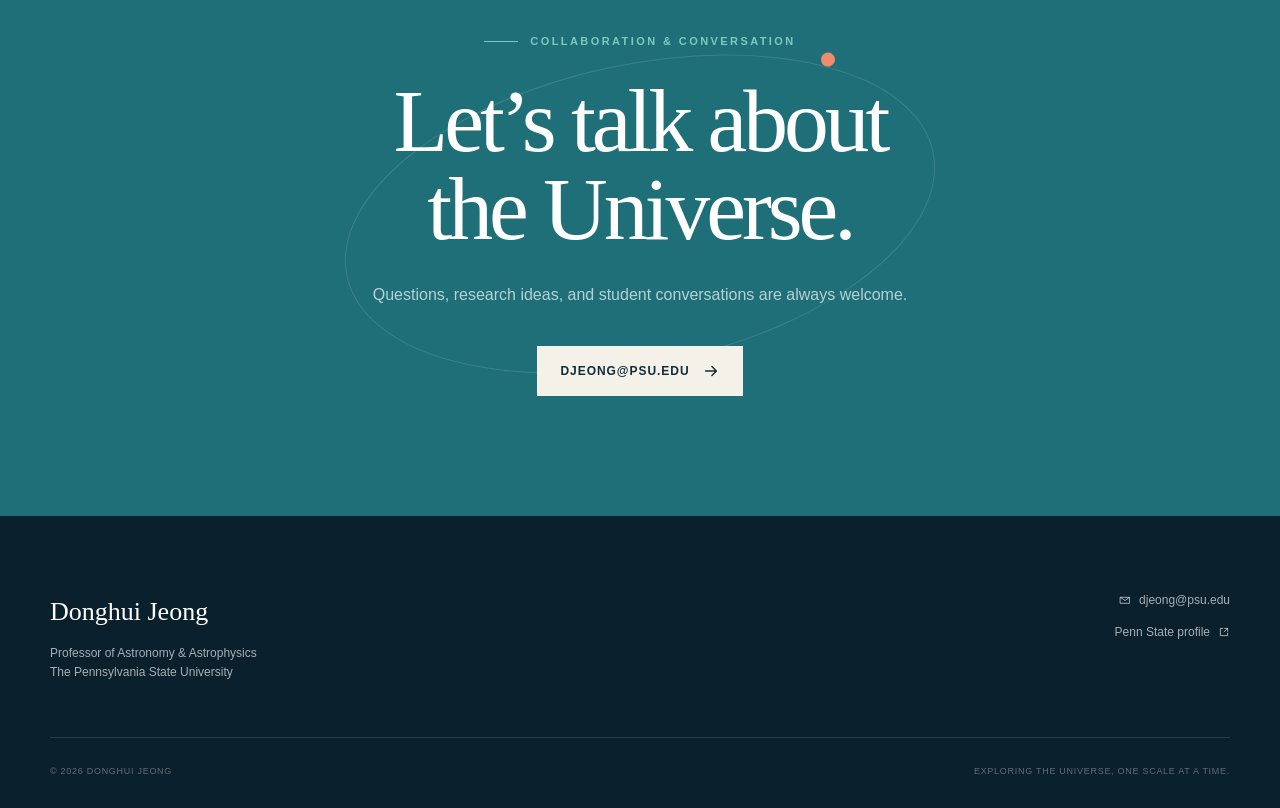
==== commit 625228b2: "Add white-dwarf compact-object paper" ====
--- a/index.html
+++ b/index.html
@@ -141,10 +141,19 @@
       <div class="section-label"><span>04</span> Recent work</div>
       <div class="papers-heading">
         <h2 class="display-heading reveal">Latest publications</h2>
-        <a class="inline-link reveal" href="publications.html">View all 116 papers <svg aria-hidden="true" viewBox="0 0 20 20"><path d="M4 10h11M11 5l5 5-5 5"/></svg></a>
+        <a class="inline-link reveal" href="publications.html">View all 117 papers <svg aria-hidden="true" viewBox="0 0 20 20"><path d="M4 10h11M11 5l5 5-5 5"/></svg></a>
       </div>
       <div class="featured-papers reveal">
         <article class="featured-paper">
+      <span class="paper-number">#117</span>
+      <div>
+        <h3>Gravitational Wave Modeling of White-Dwarf–Compact-Object Binaries and Observational Outlook</h3>
+        <p class="paper-authors">Tristan S. Weaver, David Radice, <strong>Donghui Jeong</strong>, and Victor Liu</p>
+        <div class="paper-meta">
+<span class="publication-status">2026, arXiv preprint</span> <a href="https://arxiv.org/abs/2607.24951" target="_blank" rel="noopener">[arXiv:2607.24951]</a></div>
+      </div>
+    </article>
+<article class="featured-paper">
       <span class="paper-number">#116</span>
       <div>
         <h3>Dynamical test of cosmic acceleration: k-Nearest Neighbor cross-correlation of cosmic microwave background and cosmic infrared background</h3>
@@ -169,15 +178,6 @@
         <p class="paper-authors">Erin Mentuch Cooper, Karl Gebhardt, Dustin Davis, Chenxu Liu, Barbara G. Castanheira, Owen Chase, Oscar A. Chavez Ortiz, Robin Ciardullo, Olivia Curtis, Delaney A. Dunne, Neal J. Evans II, Daniel J. Farrow, Maximilian Fabricius, Steven L. Finkelstein, Caryl Gronwall, Nathaniel J. Hamme, Gary J. Hill, Lindsay R. House, Matt J. Jarvis, <strong>Donghui Jeong</strong>, Andreas Kelz, Eiichiro Komatsu, Mahan Mirza Khanlari, Hasti Khoraminezhad, Wolfram Kollatschny, Maja Lujan Niemeyer, Hanshin Lee, Phillip MacQueen, Deeshani Mitra, Shiro Mukae, Masami Ouchi, Jennifer Poppe, Meredith C. Powell, Mahdi Qezlou, Shun Saito, Donald P. Schneider, Laurel Weiss, Lutz Wisotzki, Gregory R. Zeimann</p>
         <div class="paper-meta">
 <a href="https://iopscience.iop.org/article/10.3847/1538-4365/ae6068" target="_blank" rel="noopener">2026, ApJS, 284, 67</a> <a href="https://arxiv.org/abs/2606.04208" target="_blank" rel="noopener">[arXiv:2606.04208]</a></div>
-      </div>
-    </article>
-<article class="featured-paper">
-      <span class="paper-number">#113</span>
-      <div>
-        <h3>Searches for Binary Mergers with Sub-solar Mass Components in Data from the First Part of LIGO&#8211;Virgo&#8211;KAGRA&#8217;s Fourth Observing Run</h3>
-        <p class="paper-authors">The LIGO Scientific Collaboration, the Virgo Collaboration, and the KAGRA Collaboration, Joshua Black, Sarah Shandera and <strong>Donghui Jeong</strong></p>
-        <div class="paper-meta">
-<span class="publication-status">2026, Submitted to AAS journal</span> <a href="https://arxiv.org/abs/2605.05444" target="_blank" rel="noopener">[arXiv:2605.05444]</a></div>
       </div>
     </article>
       </div>
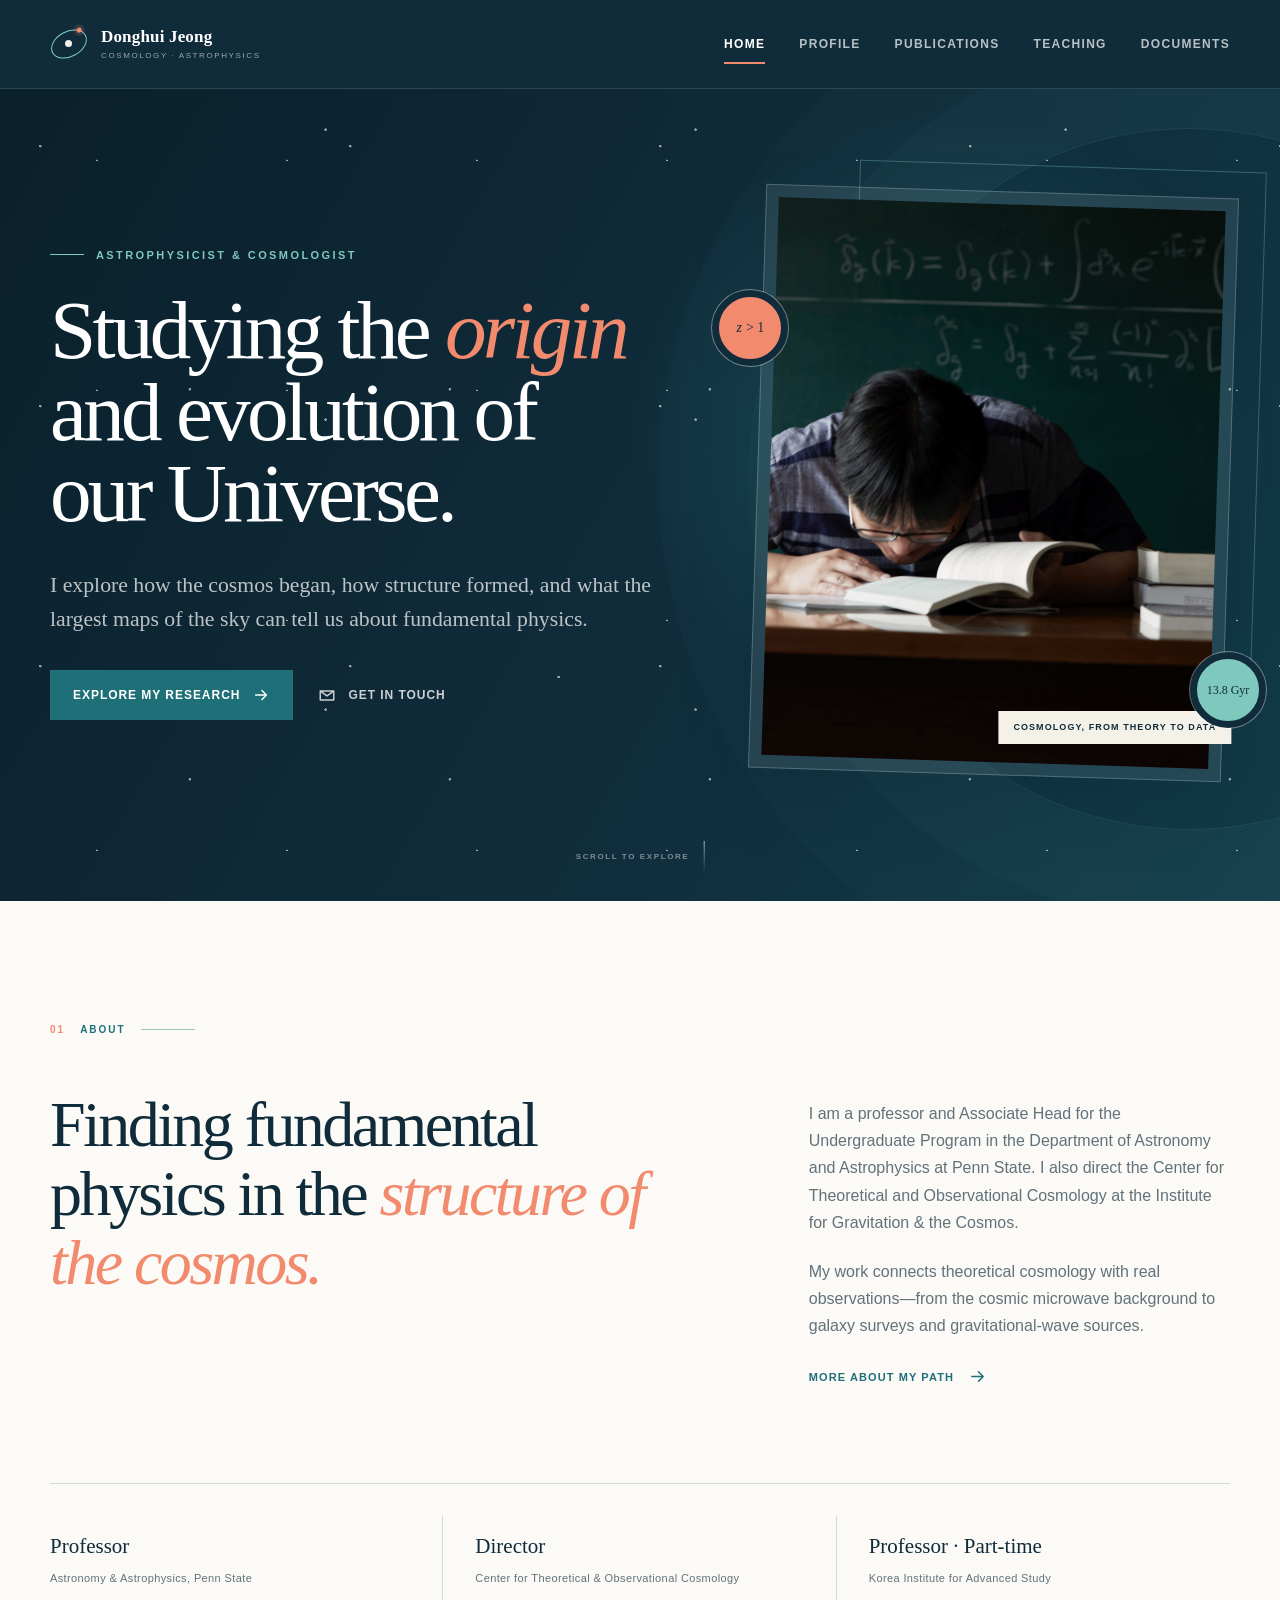
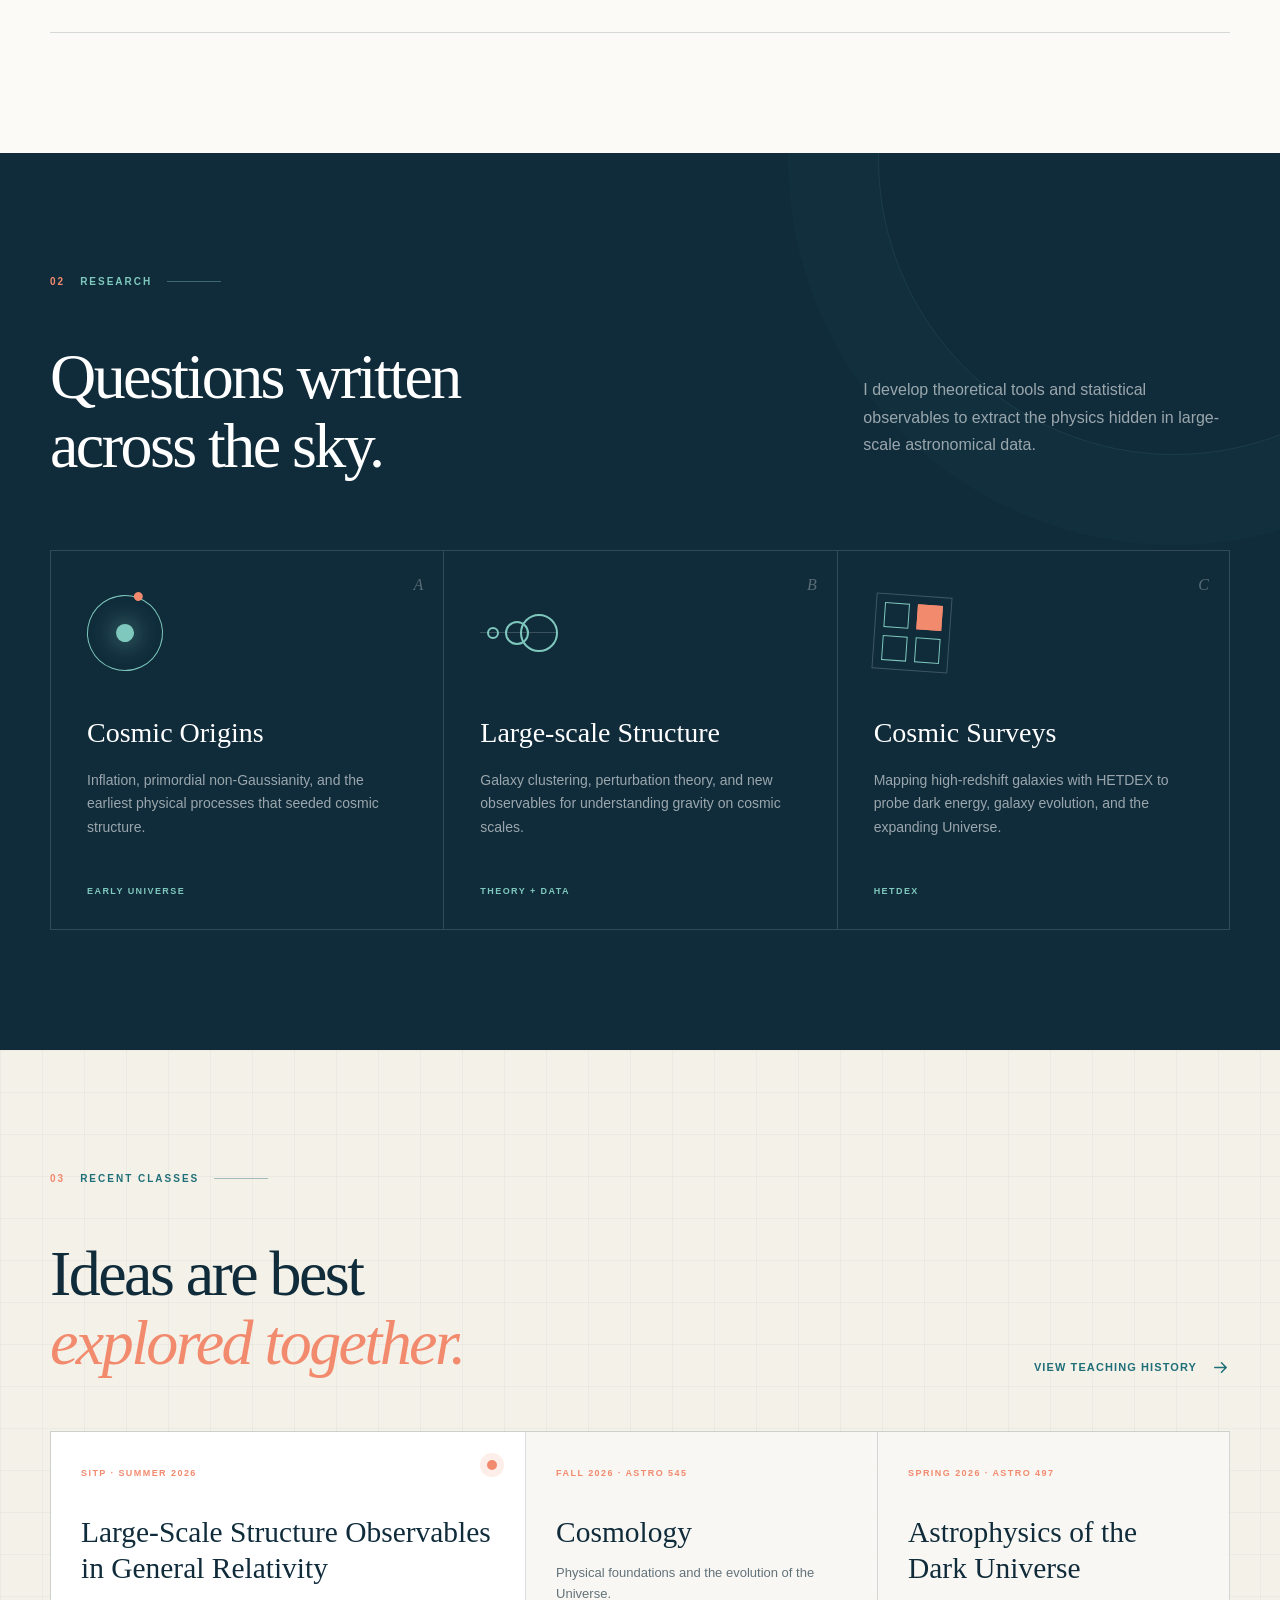
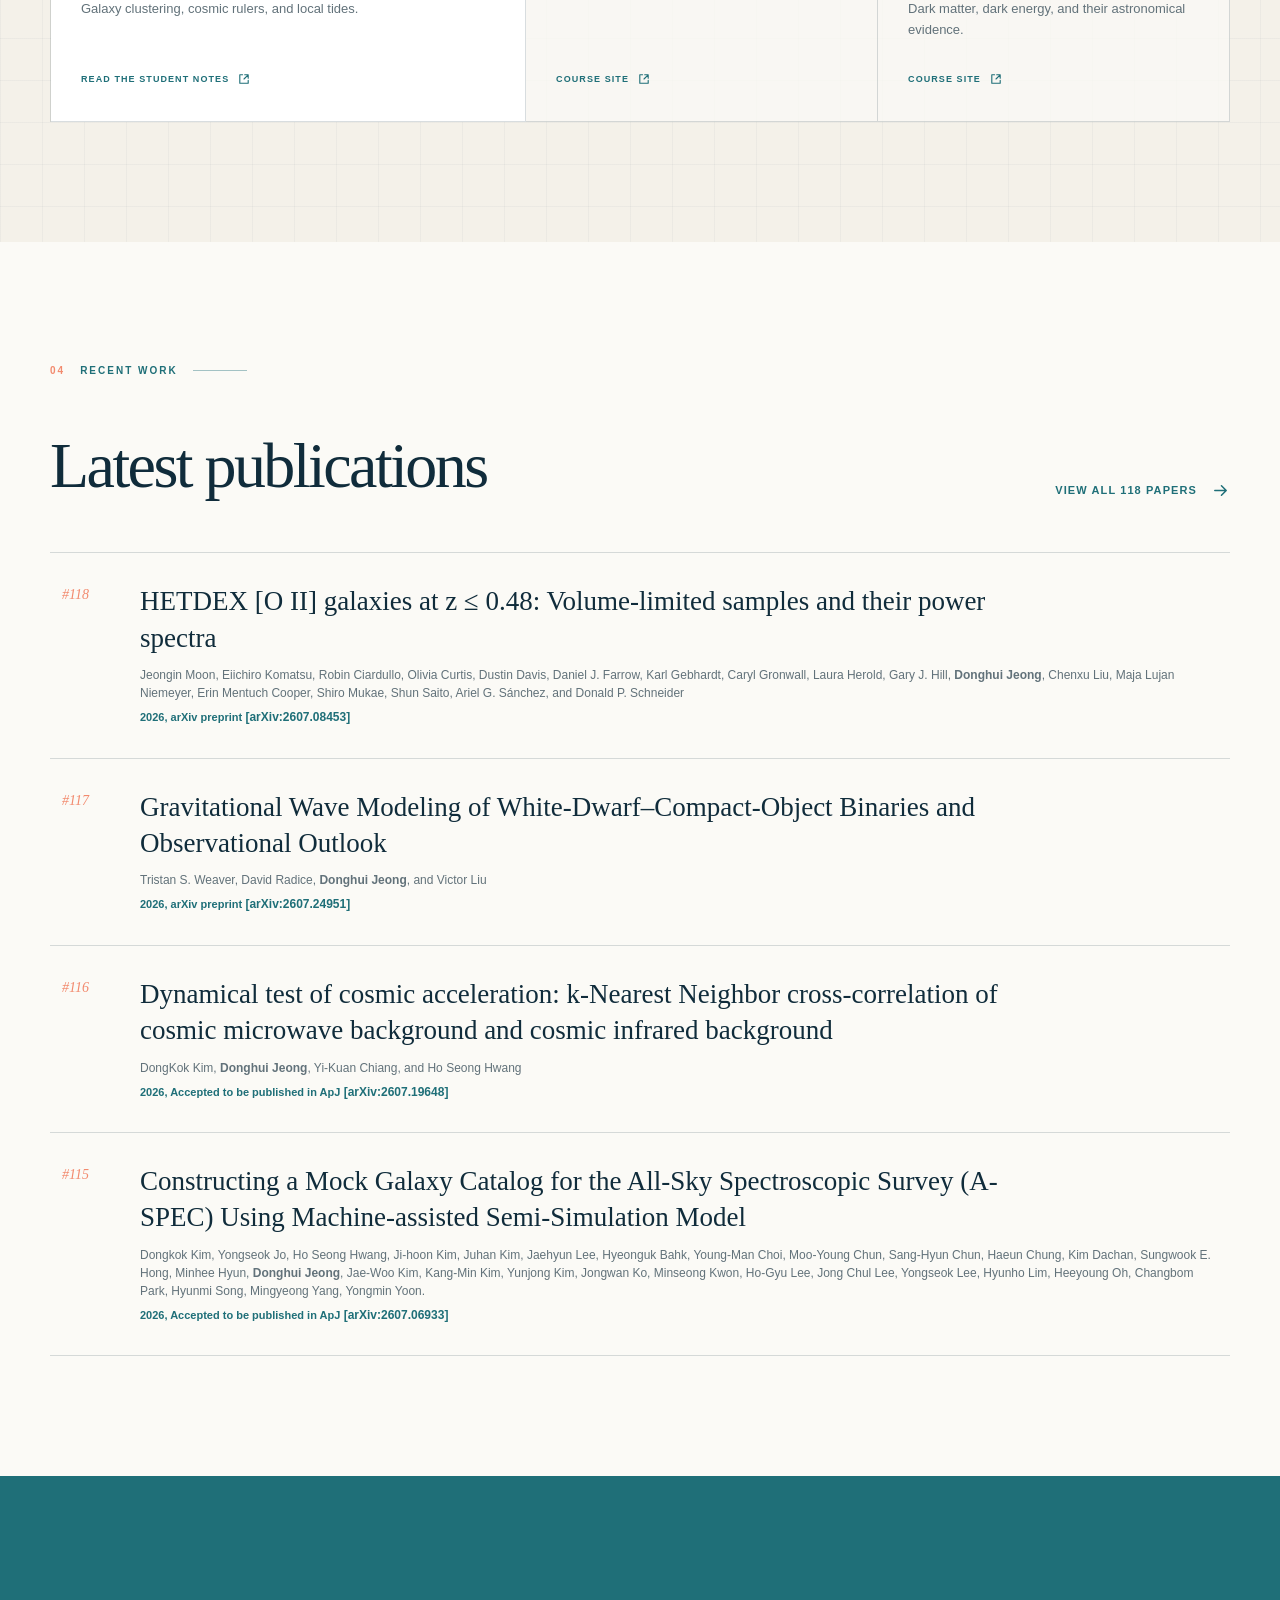
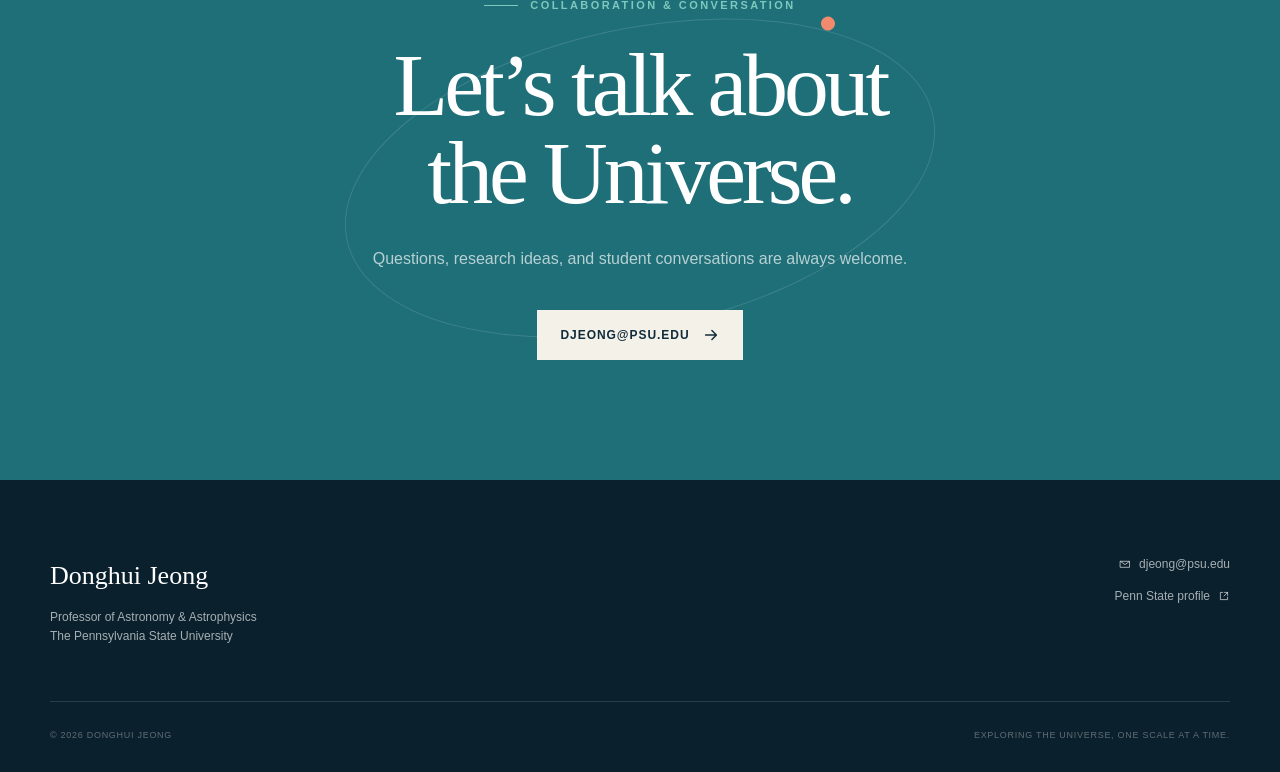
==== commit 5aea7caf: "Add HETDEX OII power spectrum paper" ====
--- a/index.html
+++ b/index.html
@@ -141,10 +141,19 @@
       <div class="section-label"><span>04</span> Recent work</div>
       <div class="papers-heading">
         <h2 class="display-heading reveal">Latest publications</h2>
-        <a class="inline-link reveal" href="publications.html">View all 117 papers <svg aria-hidden="true" viewBox="0 0 20 20"><path d="M4 10h11M11 5l5 5-5 5"/></svg></a>
+        <a class="inline-link reveal" href="publications.html">View all 118 papers <svg aria-hidden="true" viewBox="0 0 20 20"><path d="M4 10h11M11 5l5 5-5 5"/></svg></a>
       </div>
       <div class="featured-papers reveal">
         <article class="featured-paper">
+      <span class="paper-number">#118</span>
+      <div>
+        <h3>HETDEX [O II] galaxies at z ≤ 0.48: Volume-limited samples and their power spectra</h3>
+        <p class="paper-authors">Jeongin Moon, Eiichiro Komatsu, Robin Ciardullo, Olivia Curtis, Dustin Davis, Daniel J. Farrow, Karl Gebhardt, Caryl Gronwall, Laura Herold, Gary J. Hill, <strong>Donghui Jeong</strong>, Chenxu Liu, Maja Lujan Niemeyer, Erin Mentuch Cooper, Shiro Mukae, Shun Saito, Ariel G. Sánchez, and Donald P. Schneider</p>
+        <div class="paper-meta">
+<span class="publication-status">2026, arXiv preprint</span> <a href="https://arxiv.org/abs/2607.08453" target="_blank" rel="noopener">[arXiv:2607.08453]</a></div>
+      </div>
+    </article>
+<article class="featured-paper">
       <span class="paper-number">#117</span>
       <div>
         <h3>Gravitational Wave Modeling of White-Dwarf–Compact-Object Binaries and Observational Outlook</h3>
@@ -169,15 +178,6 @@
         <p class="paper-authors">Dongkok Kim, Yongseok Jo, Ho Seong Hwang, Ji-hoon Kim, Juhan Kim, Jaehyun Lee, Hyeonguk Bahk, Young-Man Choi, Moo-Young Chun, Sang-Hyun Chun, Haeun Chung, Kim Dachan, Sungwook E. Hong, Minhee Hyun, <strong>Donghui Jeong</strong>, Jae-Woo Kim, Kang-Min Kim, Yunjong Kim, Jongwan Ko, Minseong Kwon, Ho-Gyu Lee, Jong Chul Lee, Yongseok Lee, Hyunho Lim, Heeyoung Oh, Changbom Park, Hyunmi Song, Mingyeong Yang, Yongmin Yoon.</p>
         <div class="paper-meta">
 <span class="publication-status">2026, Accepted to be published in ApJ</span> <a href="https://arxiv.org/abs/2607.06933" target="_blank" rel="noopener">[arXiv:2607.06933]</a></div>
-      </div>
-    </article>
-<article class="featured-paper">
-      <span class="paper-number">#114</span>
-      <div>
-        <h3>HETDEX Public Data Release 1: Source Catalog 2 and Data Cubes from ~90 sq deg of Integral-Field Optical Spectroscopy</h3>
-        <p class="paper-authors">Erin Mentuch Cooper, Karl Gebhardt, Dustin Davis, Chenxu Liu, Barbara G. Castanheira, Owen Chase, Oscar A. Chavez Ortiz, Robin Ciardullo, Olivia Curtis, Delaney A. Dunne, Neal J. Evans II, Daniel J. Farrow, Maximilian Fabricius, Steven L. Finkelstein, Caryl Gronwall, Nathaniel J. Hamme, Gary J. Hill, Lindsay R. House, Matt J. Jarvis, <strong>Donghui Jeong</strong>, Andreas Kelz, Eiichiro Komatsu, Mahan Mirza Khanlari, Hasti Khoraminezhad, Wolfram Kollatschny, Maja Lujan Niemeyer, Hanshin Lee, Phillip MacQueen, Deeshani Mitra, Shiro Mukae, Masami Ouchi, Jennifer Poppe, Meredith C. Powell, Mahdi Qezlou, Shun Saito, Donald P. Schneider, Laurel Weiss, Lutz Wisotzki, Gregory R. Zeimann</p>
-        <div class="paper-meta">
-<a href="https://iopscience.iop.org/article/10.3847/1538-4365/ae6068" target="_blank" rel="noopener">2026, ApJS, 284, 67</a> <a href="https://arxiv.org/abs/2606.04208" target="_blank" rel="noopener">[arXiv:2606.04208]</a></div>
       </div>
     </article>
       </div>
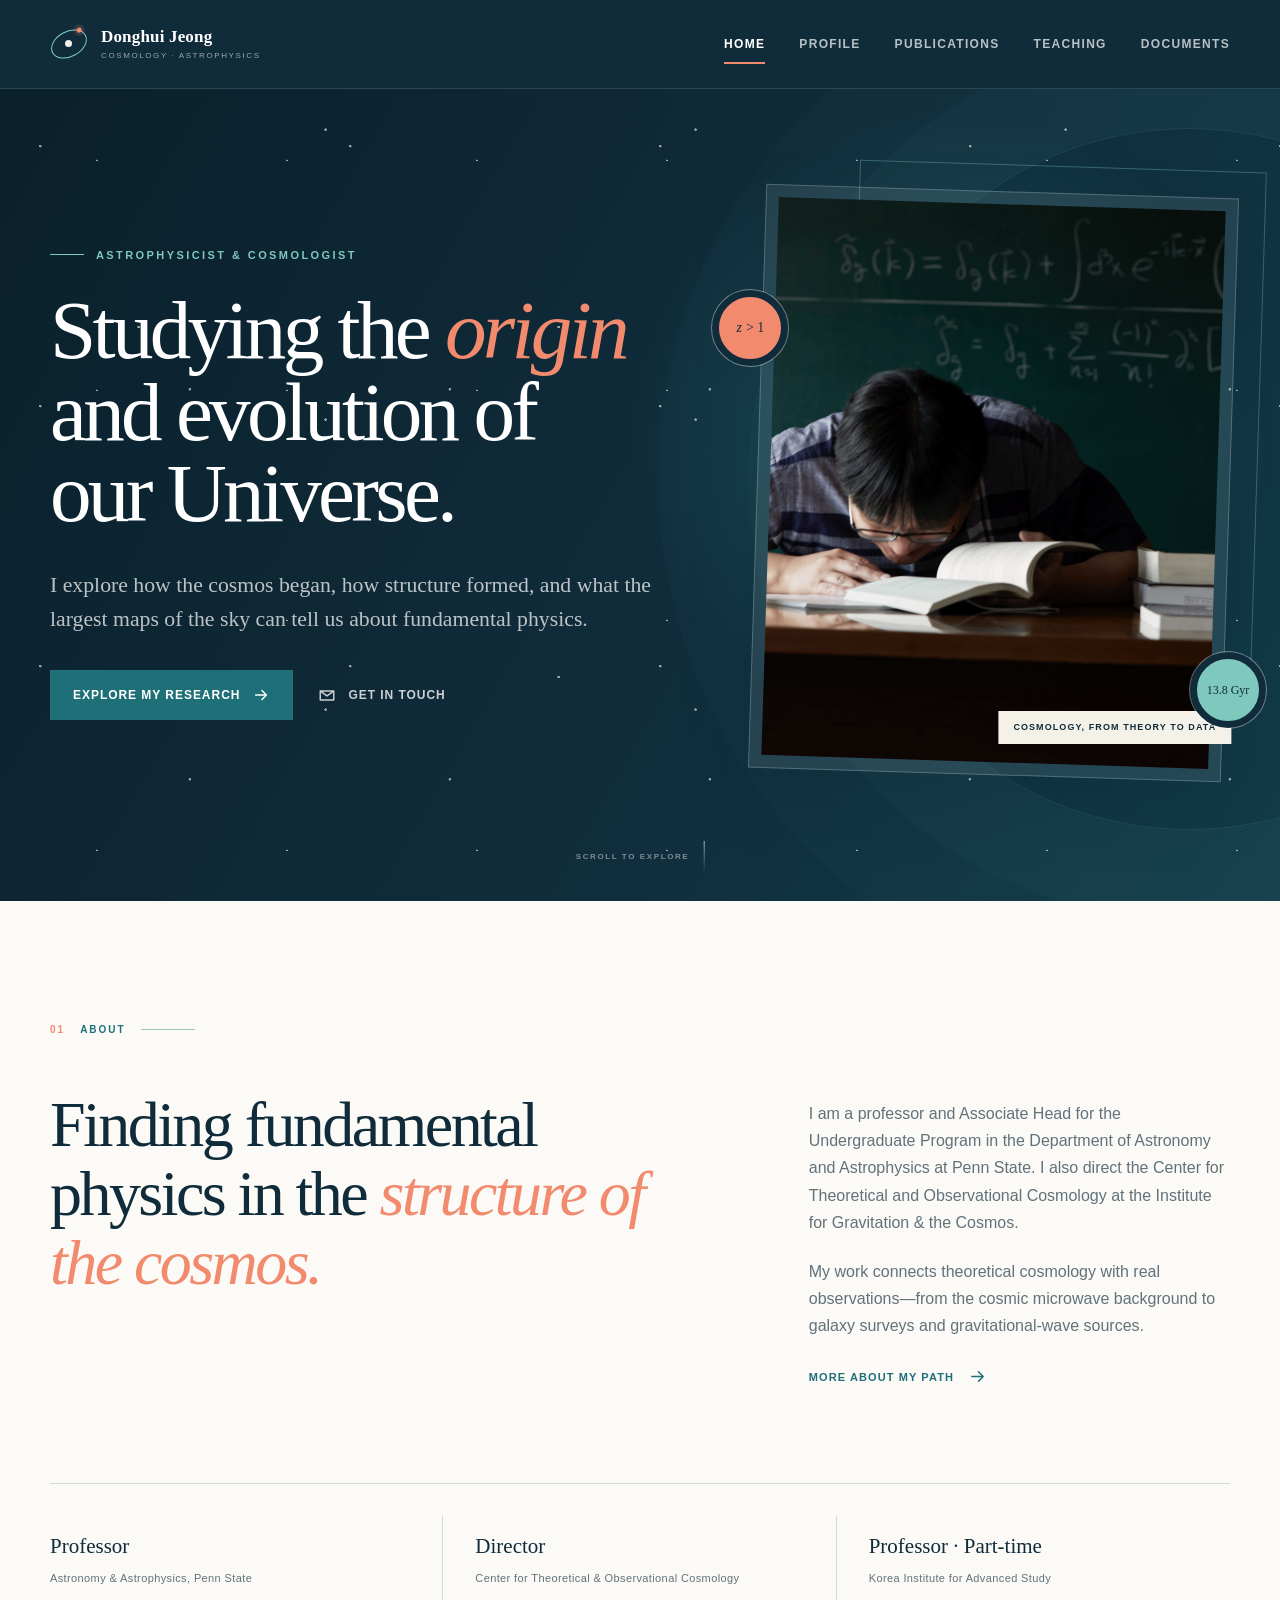
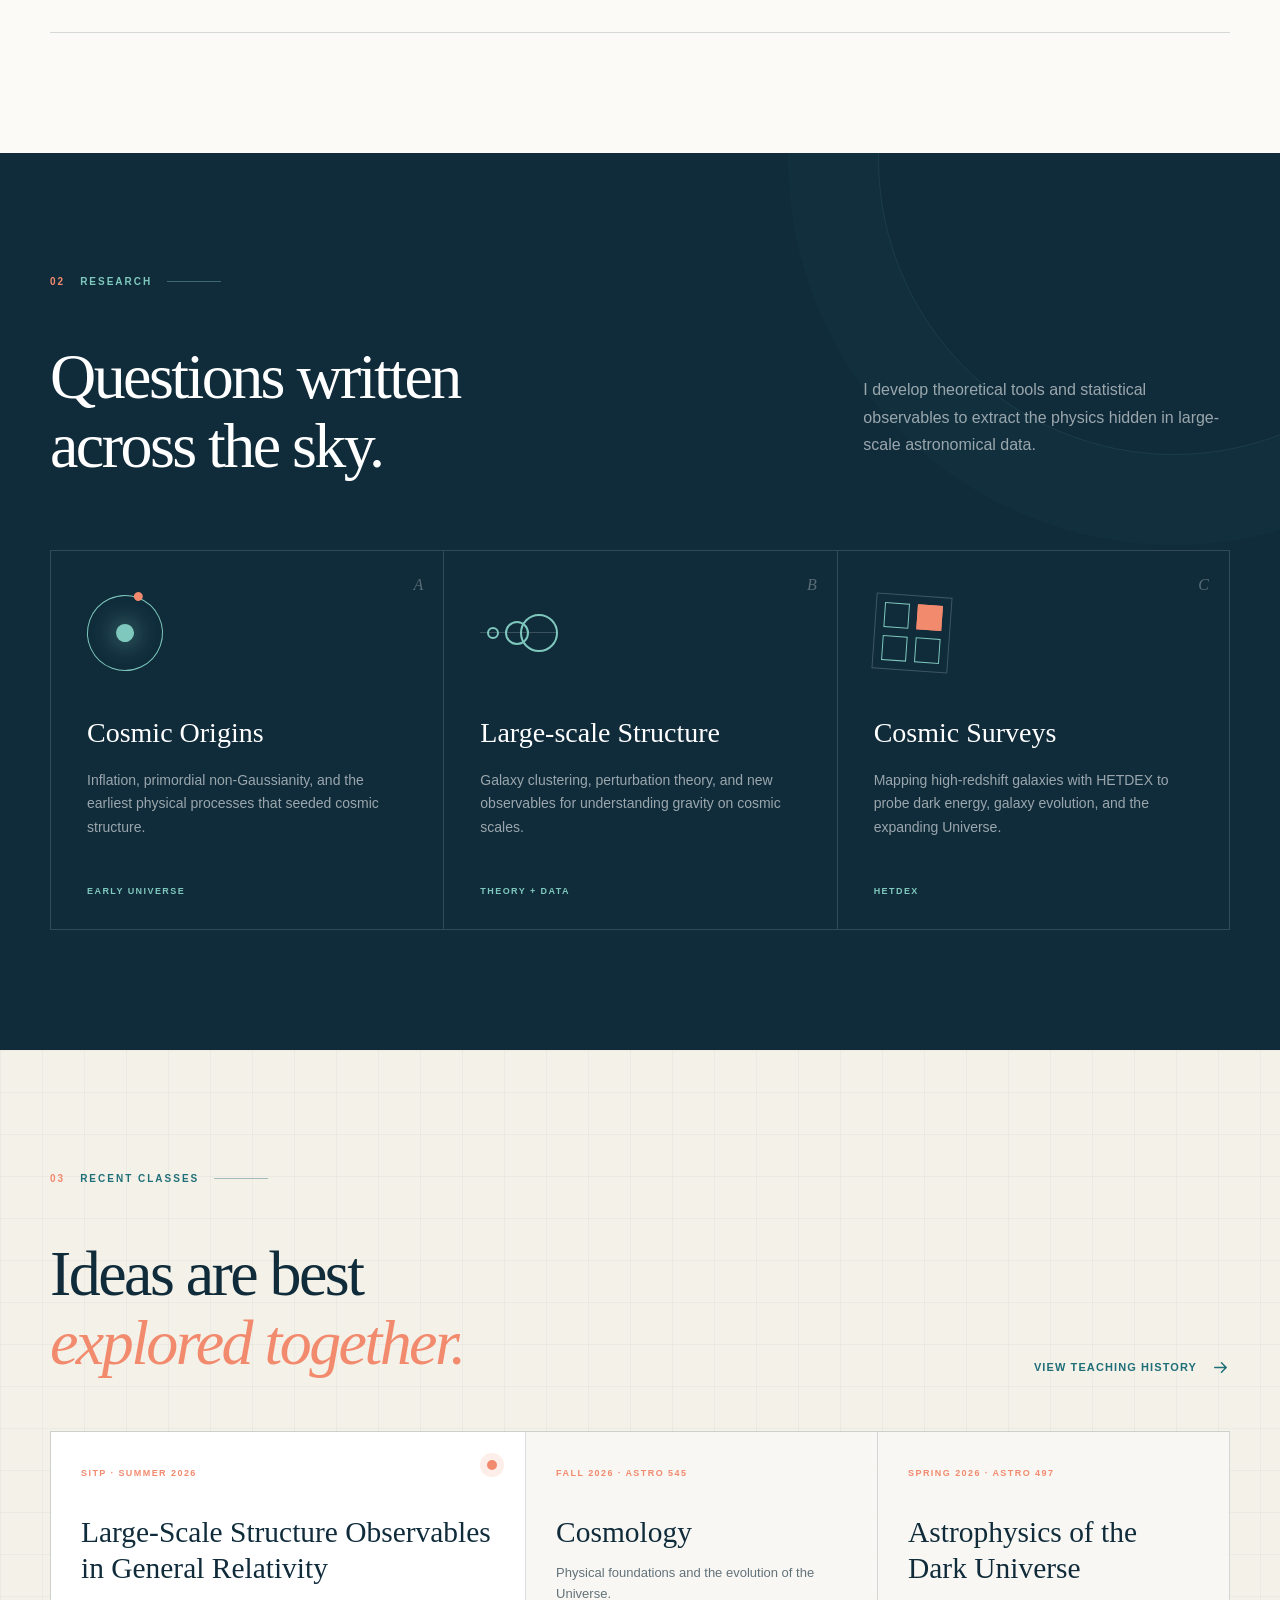
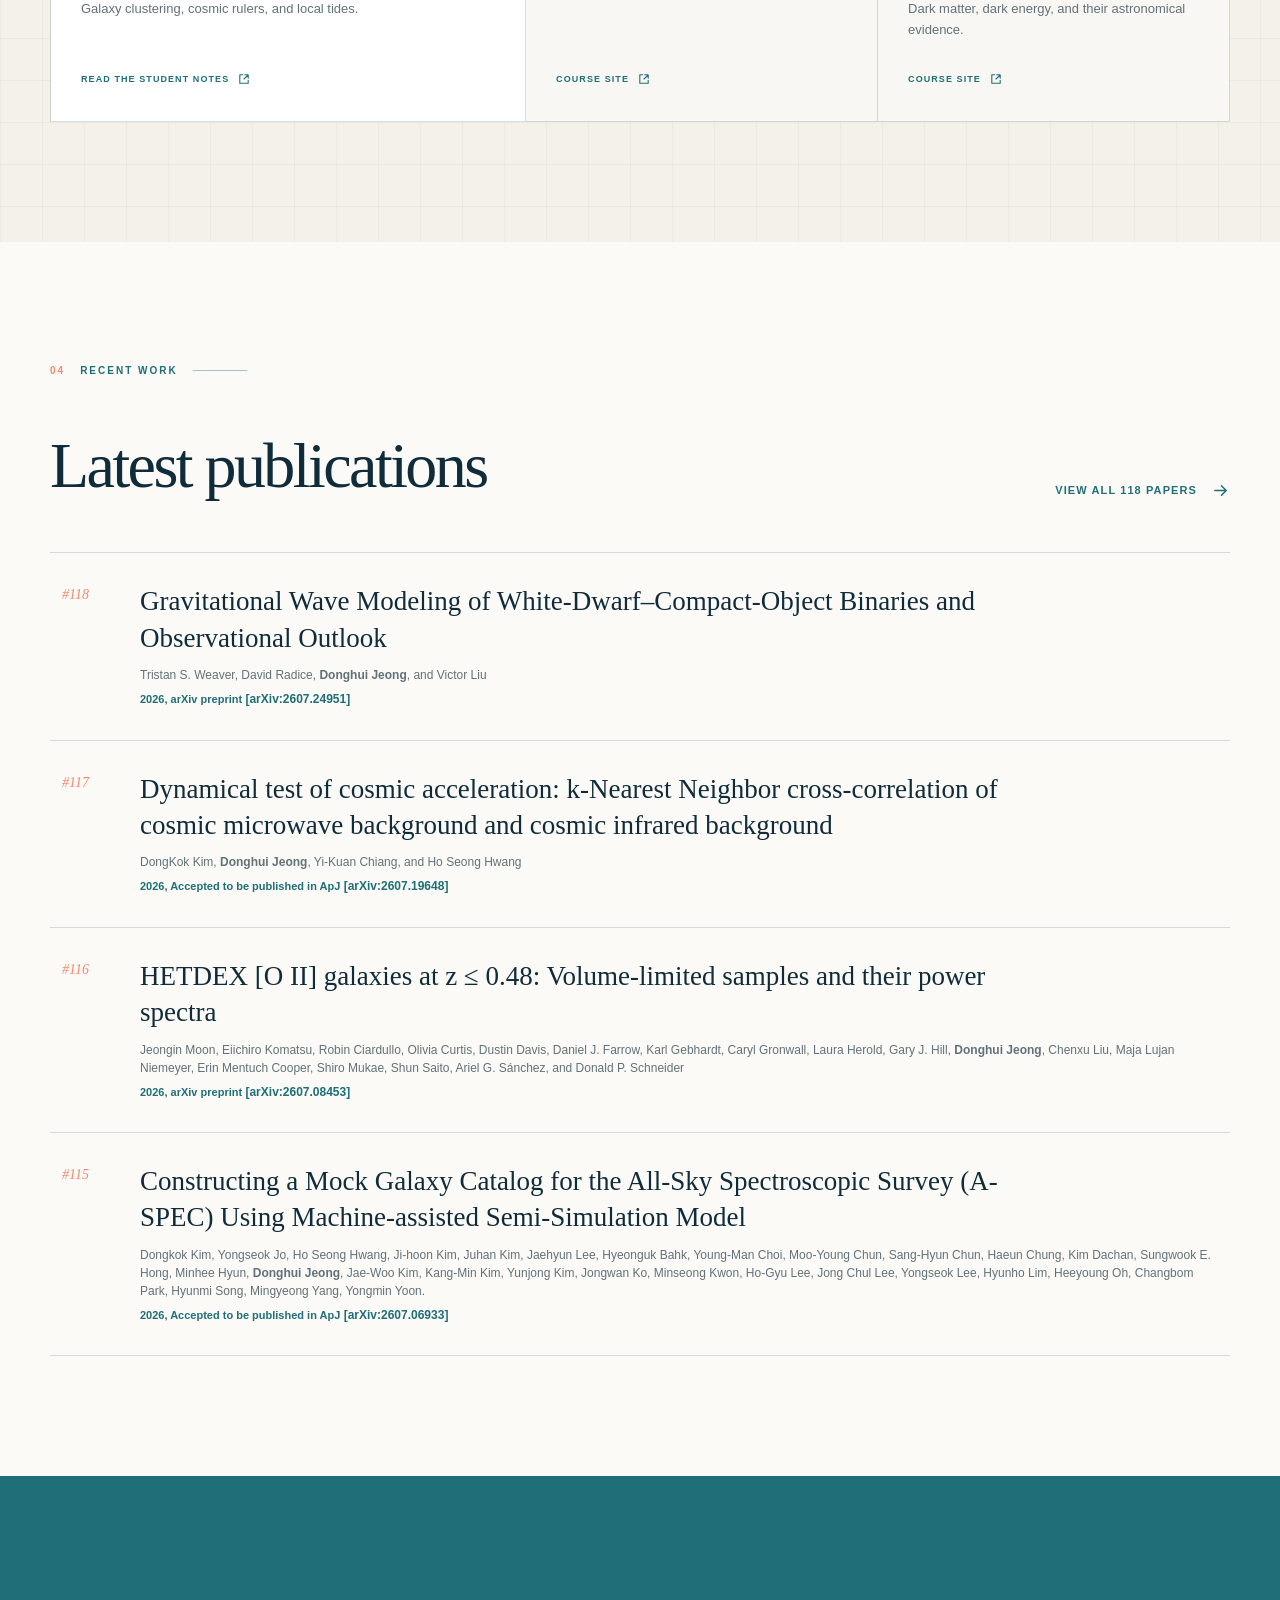
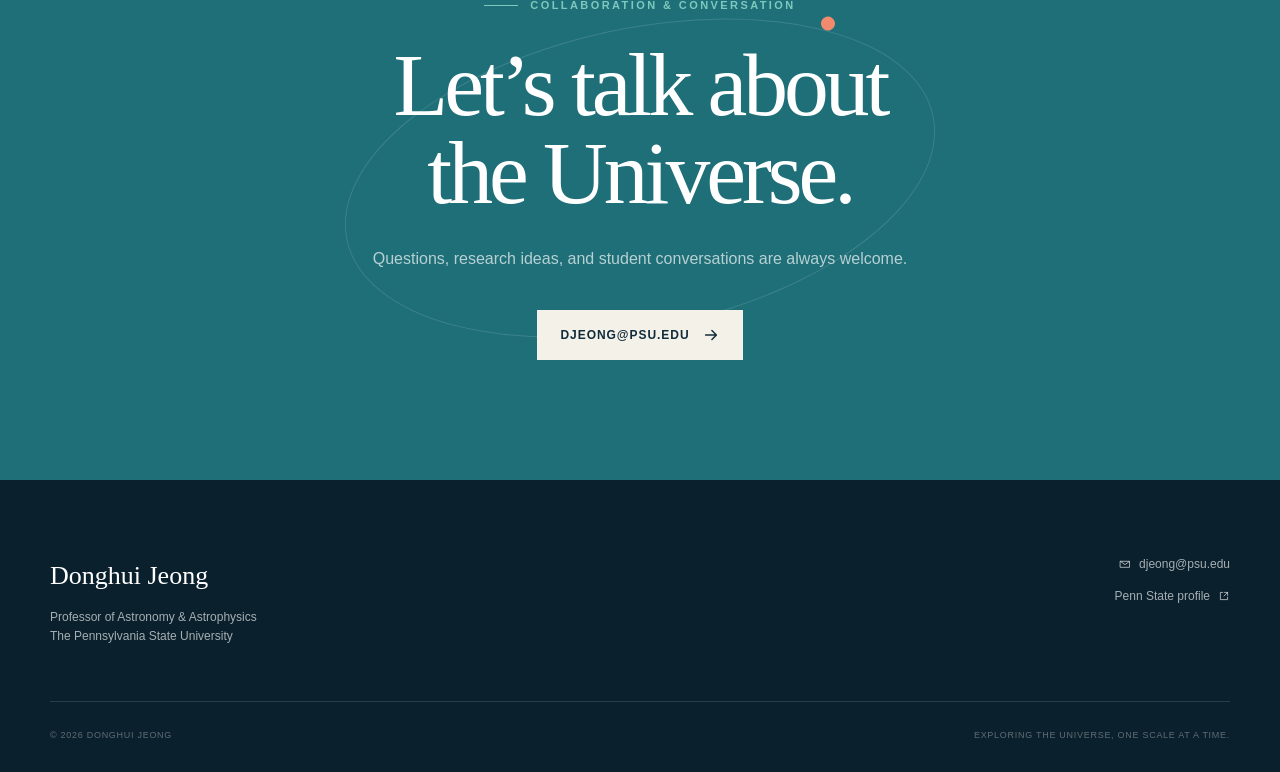
==== commit b00c840e: "Order publications by arXiv identifier" ====
--- a/index.html
+++ b/index.html
@@ -147,28 +147,28 @@
         <article class="featured-paper">
       <span class="paper-number">#118</span>
       <div>
+        <h3>Gravitational Wave Modeling of White-Dwarf–Compact-Object Binaries and Observational Outlook</h3>
+        <p class="paper-authors">Tristan S. Weaver, David Radice, <strong>Donghui Jeong</strong>, and Victor Liu</p>
+        <div class="paper-meta">
+<span class="publication-status">2026, arXiv preprint</span> <a href="https://arxiv.org/abs/2607.24951" target="_blank" rel="noopener">[arXiv:2607.24951]</a></div>
+      </div>
+    </article>
+<article class="featured-paper">
+      <span class="paper-number">#117</span>
+      <div>
+        <h3>Dynamical test of cosmic acceleration: k-Nearest Neighbor cross-correlation of cosmic microwave background and cosmic infrared background</h3>
+        <p class="paper-authors">DongKok Kim, <strong>Donghui Jeong</strong>, Yi-Kuan Chiang, and Ho Seong Hwang</p>
+        <div class="paper-meta">
+<span class="publication-status">2026, Accepted to be published in ApJ</span> <a href="https://arxiv.org/abs/2607.19648" target="_blank" rel="noopener">[arXiv:2607.19648]</a></div>
+      </div>
+    </article>
+<article class="featured-paper">
+      <span class="paper-number">#116</span>
+      <div>
         <h3>HETDEX [O II] galaxies at z ≤ 0.48: Volume-limited samples and their power spectra</h3>
         <p class="paper-authors">Jeongin Moon, Eiichiro Komatsu, Robin Ciardullo, Olivia Curtis, Dustin Davis, Daniel J. Farrow, Karl Gebhardt, Caryl Gronwall, Laura Herold, Gary J. Hill, <strong>Donghui Jeong</strong>, Chenxu Liu, Maja Lujan Niemeyer, Erin Mentuch Cooper, Shiro Mukae, Shun Saito, Ariel G. Sánchez, and Donald P. Schneider</p>
         <div class="paper-meta">
 <span class="publication-status">2026, arXiv preprint</span> <a href="https://arxiv.org/abs/2607.08453" target="_blank" rel="noopener">[arXiv:2607.08453]</a></div>
-      </div>
-    </article>
-<article class="featured-paper">
-      <span class="paper-number">#117</span>
-      <div>
-        <h3>Gravitational Wave Modeling of White-Dwarf–Compact-Object Binaries and Observational Outlook</h3>
-        <p class="paper-authors">Tristan S. Weaver, David Radice, <strong>Donghui Jeong</strong>, and Victor Liu</p>
-        <div class="paper-meta">
-<span class="publication-status">2026, arXiv preprint</span> <a href="https://arxiv.org/abs/2607.24951" target="_blank" rel="noopener">[arXiv:2607.24951]</a></div>
-      </div>
-    </article>
-<article class="featured-paper">
-      <span class="paper-number">#116</span>
-      <div>
-        <h3>Dynamical test of cosmic acceleration: k-Nearest Neighbor cross-correlation of cosmic microwave background and cosmic infrared background</h3>
-        <p class="paper-authors">DongKok Kim, <strong>Donghui Jeong</strong>, Yi-Kuan Chiang, and Ho Seong Hwang</p>
-        <div class="paper-meta">
-<span class="publication-status">2026, Accepted to be published in ApJ</span> <a href="https://arxiv.org/abs/2607.19648" target="_blank" rel="noopener">[arXiv:2607.19648]</a></div>
       </div>
     </article>
 <article class="featured-paper">
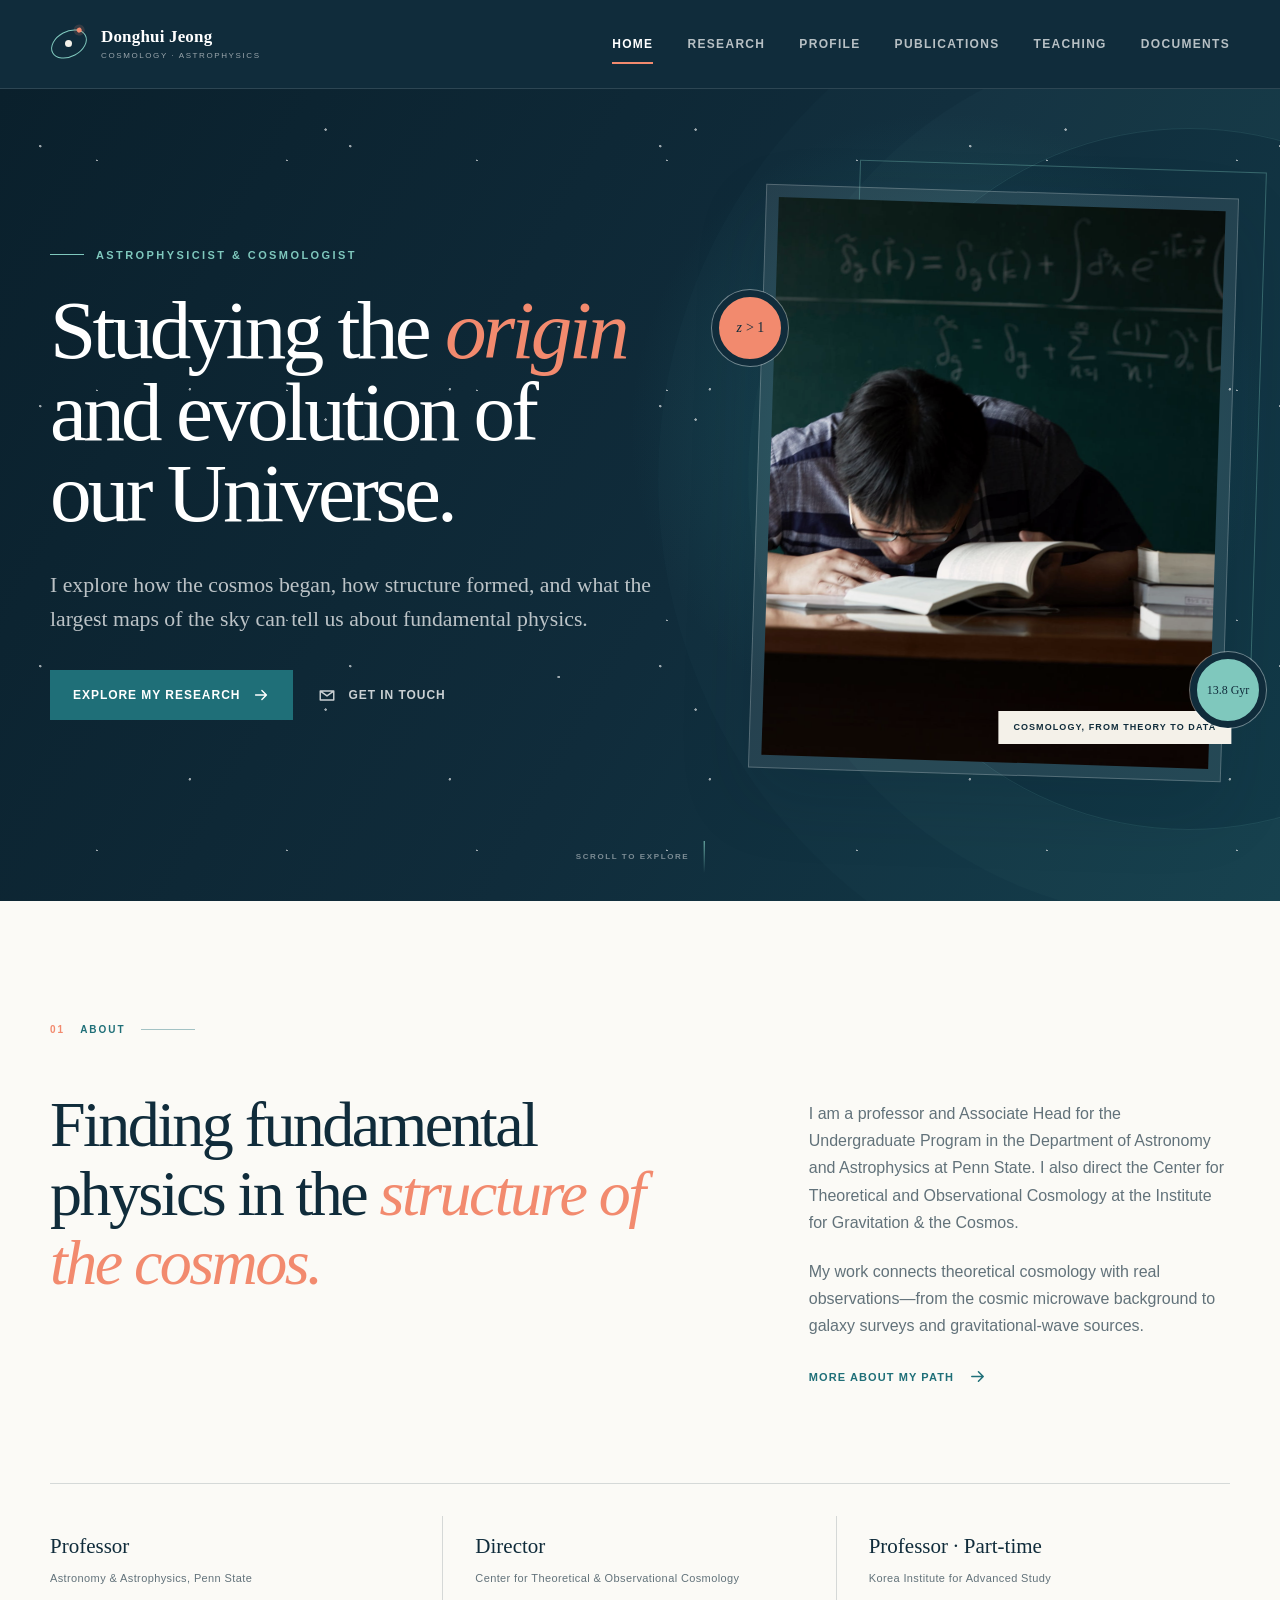
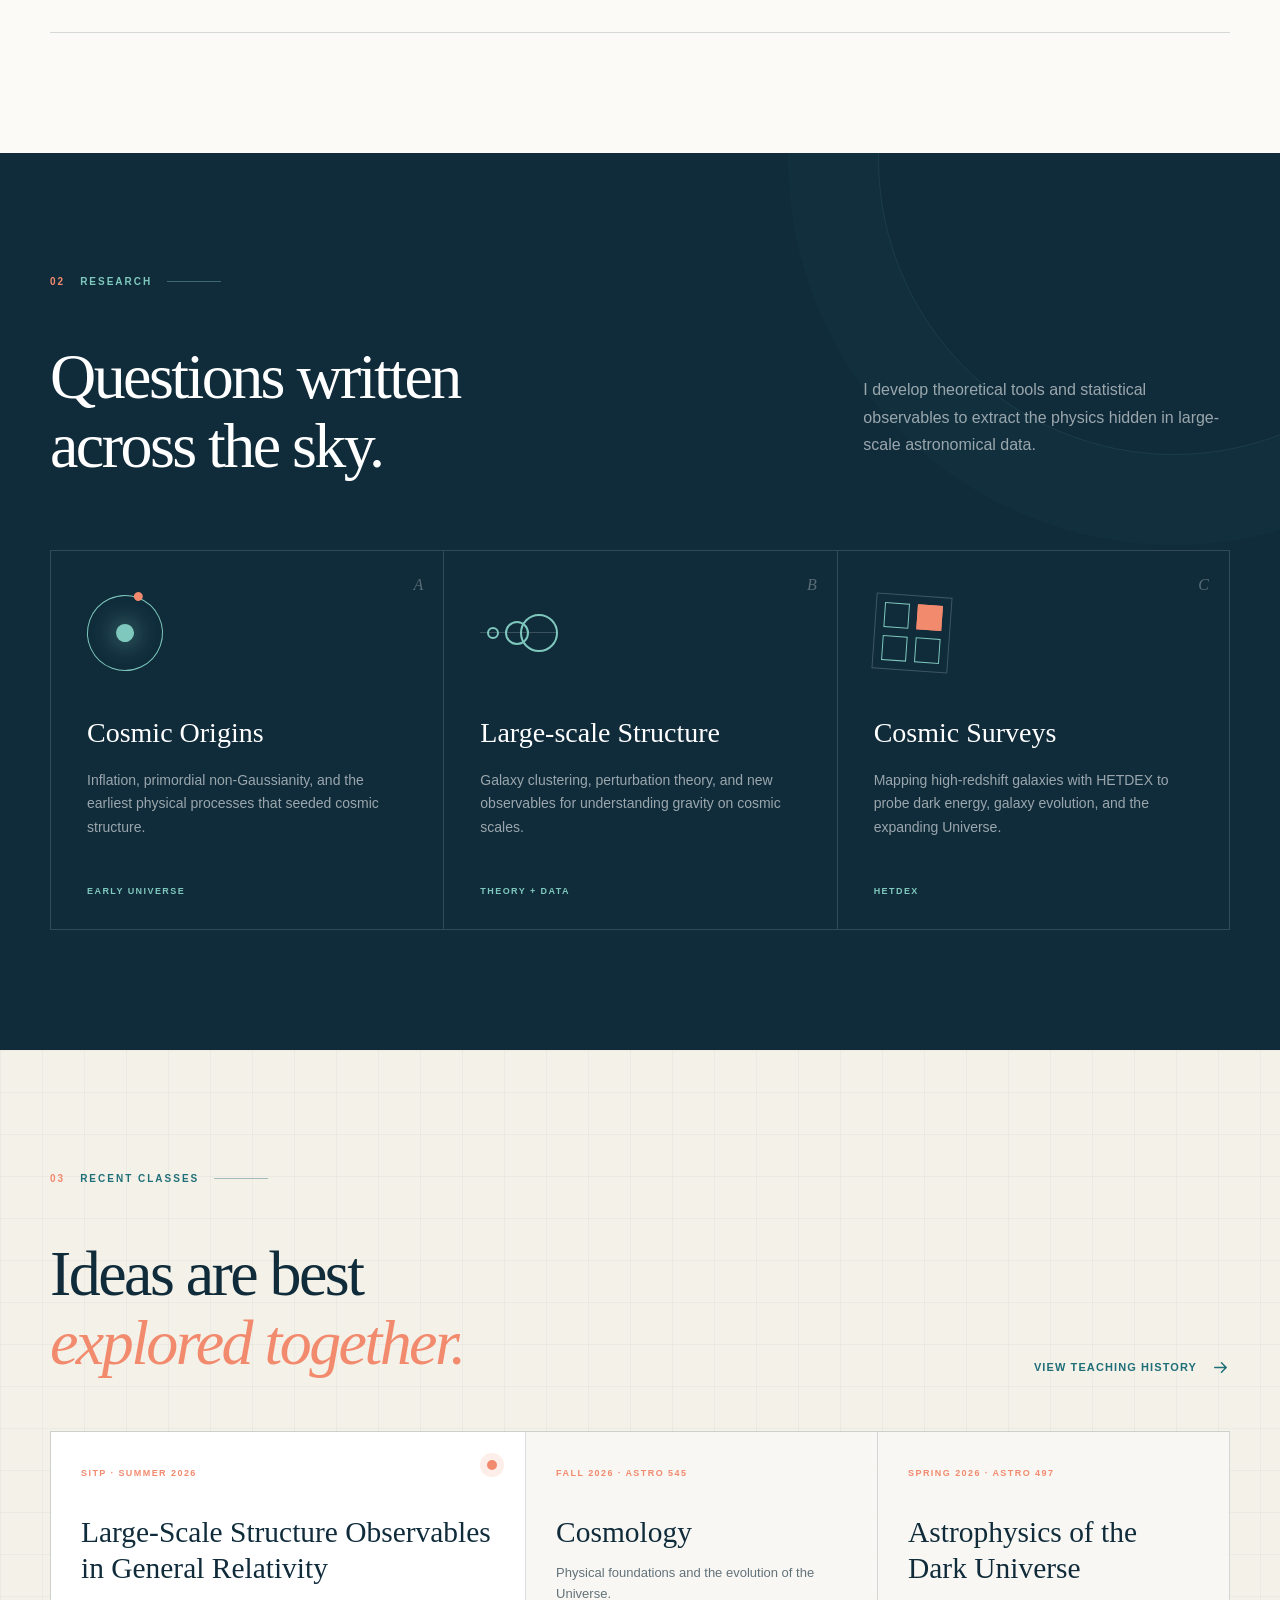
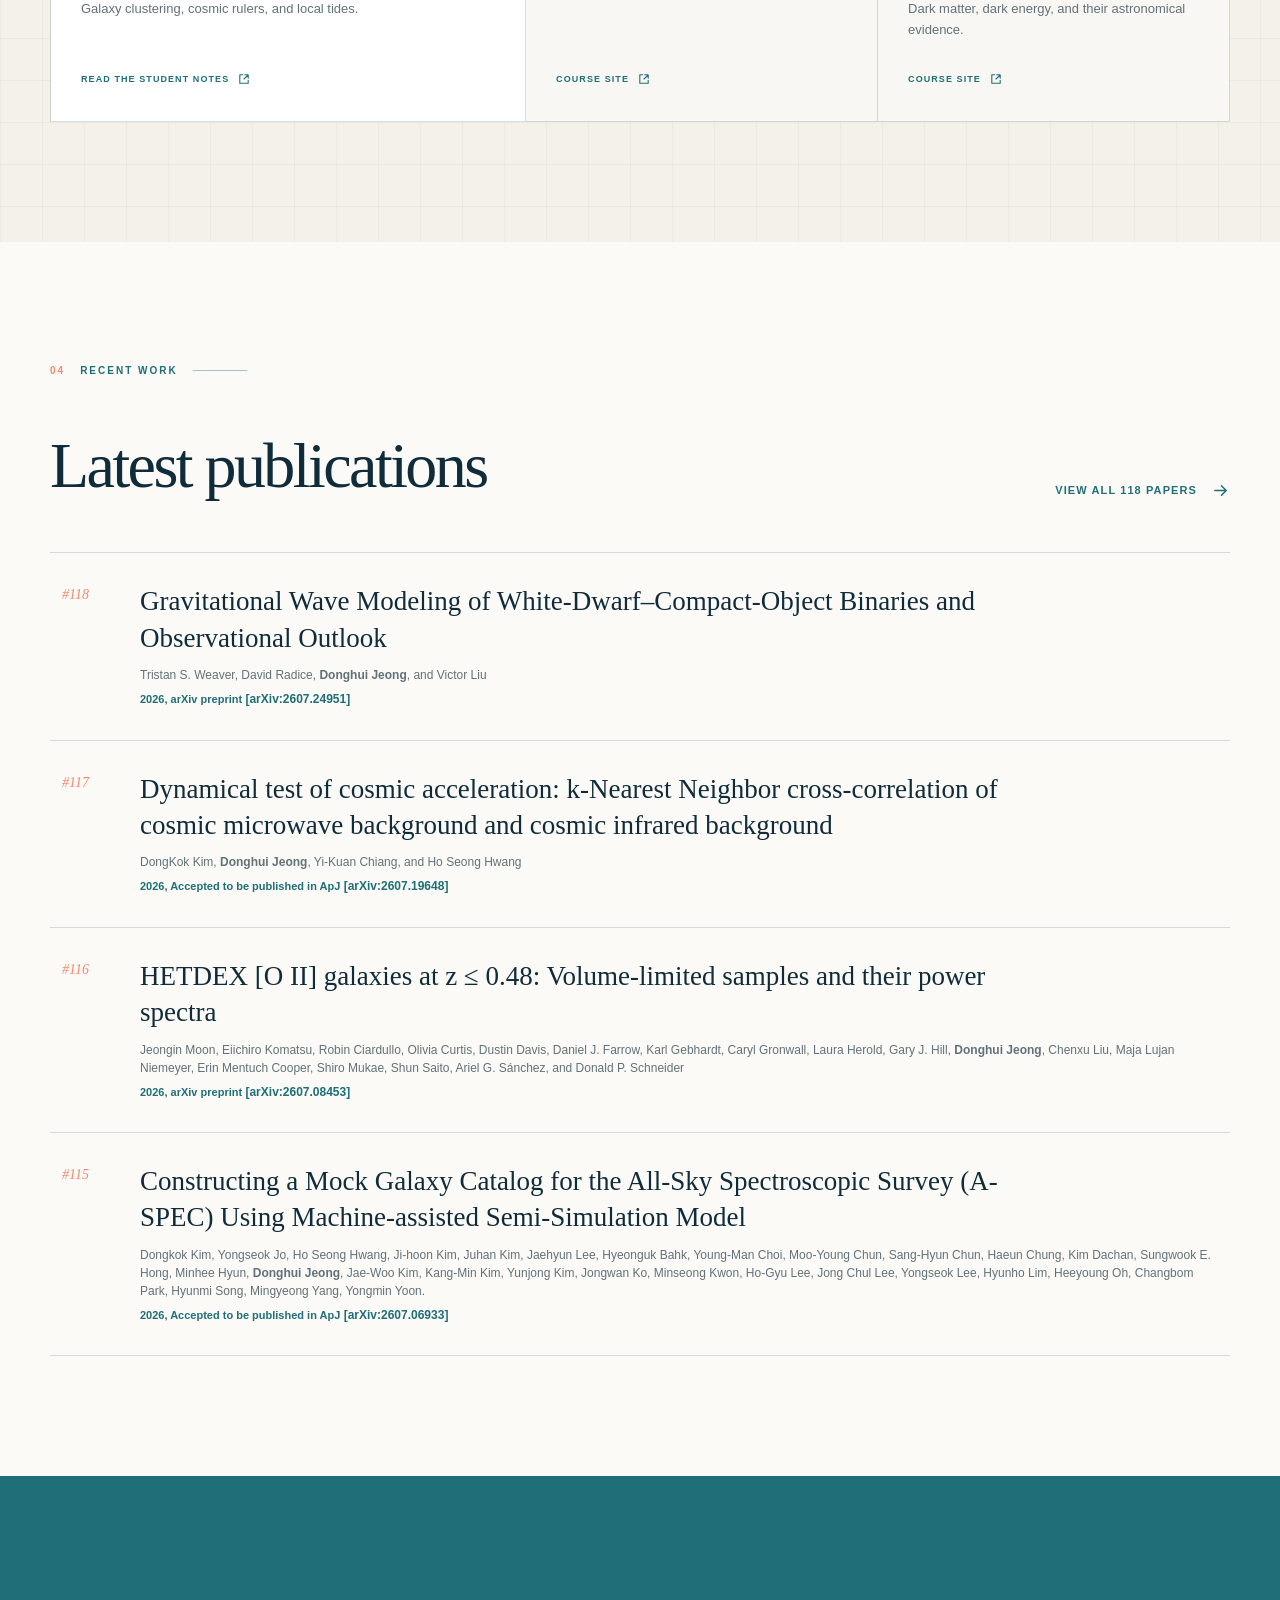
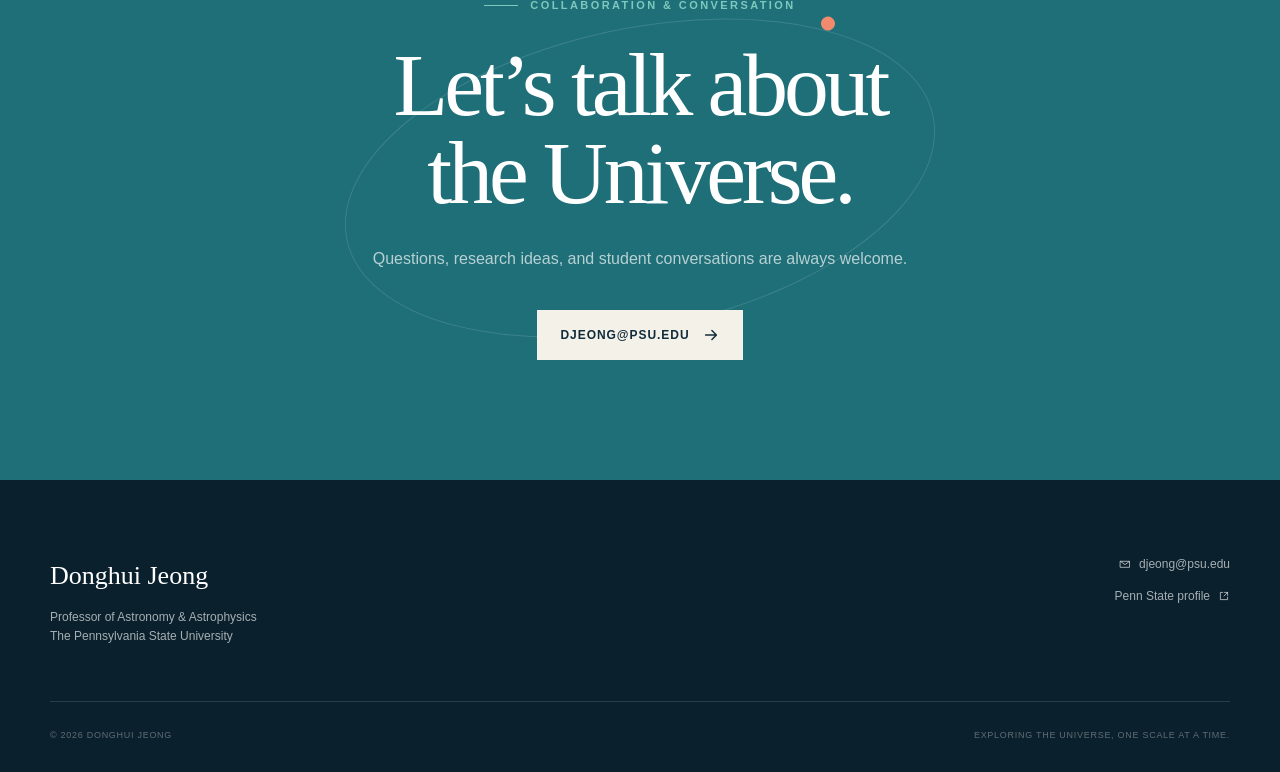
==== commit c1982554: "Add research areas and representative papers" ====
--- a/index.html
+++ b/index.html
@@ -29,6 +29,7 @@
           <span></span><span></span><span></span><span class="sr-only">Open navigation</span>
         </button>
         <nav class="site-nav" id="site-nav" aria-label="Primary navigation"><a href="index.html" aria-current="page">Home</a>
+<a href="research.html">Research</a>
 <a href="resume.html">Profile</a>
 <a href="publications.html">Publications</a>
 <a href="teaching.html">Teaching</a>
@@ -45,7 +46,7 @@
           <h1>Studying the <br class="mobile-only"><em>origin</em><br>and <br class="mobile-only">evolution of<br>our Universe.</h1>
           <p class="hero-intro">I explore how the cosmos began, how structure formed, and what the largest maps of the sky can tell us about fundamental physics.</p>
           <div class="hero-actions">
-            <a class="button button-primary" href="publications.html">Explore my research <svg aria-hidden="true" viewBox="0 0 20 20"><path d="M4 10h11M11 5l5 5-5 5"/></svg></a>
+            <a class="button button-primary" href="research.html">Explore my research <svg aria-hidden="true" viewBox="0 0 20 20"><path d="M4 10h11M11 5l5 5-5 5"/></svg></a>
             <a class="button button-text" href="mailto:djeong@psu.edu"><svg aria-hidden="true" viewBox="0 0 20 20"><path d="M2.5 5.5h15v10h-15zM3 6l7 5 7-5"/></svg> Get in touch</a>
           </div>
         </div>
@@ -85,27 +86,27 @@
         <p class="reveal">I develop theoretical tools and statistical observables to extract the physics hidden in large-scale astronomical data.</p>
       </div>
       <div class="research-grid">
-        <article class="research-card reveal">
+        <a class="research-card reveal" href="research.html#early-universe">
           <span class="card-index">A</span>
           <div class="orbit-icon" aria-hidden="true"><i></i></div>
           <h3>Cosmic Origins</h3>
           <p>Inflation, primordial non-Gaussianity, and the earliest physical processes that seeded cosmic structure.</p>
           <span class="topic-tag">Early Universe</span>
-        </article>
-        <article class="research-card reveal">
+        </a>
+        <a class="research-card reveal" href="research.html#large-scale-structure">
           <span class="card-index">B</span>
           <div class="wave-icon" aria-hidden="true"><i></i><i></i><i></i></div>
           <h3>Large-scale Structure</h3>
           <p>Galaxy clustering, perturbation theory, and new observables for understanding gravity on cosmic scales.</p>
           <span class="topic-tag">Theory + Data</span>
-        </article>
-        <article class="research-card reveal">
+        </a>
+        <a class="research-card reveal" href="research.html#cosmic-surveys">
           <span class="card-index">C</span>
           <div class="survey-icon" aria-hidden="true"><i></i><i></i><i></i><i></i></div>
           <h3>Cosmic Surveys</h3>
           <p>Mapping high-redshift galaxies with HETDEX to probe dark energy, galaxy evolution, and the expanding Universe.</p>
           <span class="topic-tag">HETDEX</span>
-        </article>
+        </a>
       </div>
     </section>
 
--- a/assets/css/style.css
+++ b/assets/css/style.css
@@ -671,8 +671,11 @@
   position: relative;
   min-height: 380px;
   padding: 44px 36px 36px;
+  display: block;
+  color: inherit;
   border: 1px solid rgba(255, 255, 255, 0.14);
   border-right: 0;
+  text-decoration: none;
   transition:
     background 240ms ease,
     transform 240ms ease;
@@ -1600,6 +1603,242 @@
   text-transform: uppercase;
 }
 
+.research-hero {
+  padding-top: 128px;
+  padding-bottom: 128px;
+}
+
+.research-hero .page-hero-inner > p:last-child {
+  max-width: 760px;
+}
+
+.research-overview {
+  padding-top: 100px;
+  padding-bottom: 96px;
+}
+
+.research-lede {
+  display: grid;
+  grid-template-columns: 190px minmax(0, 1fr);
+  gap: 40px;
+}
+
+.research-lede .section-label {
+  align-self: start;
+}
+
+.research-lede > div:last-child {
+  max-width: 850px;
+}
+
+.research-lede > div:last-child > p {
+  max-width: 720px;
+  margin: 28px 0 0;
+  color: var(--muted);
+}
+
+.research-index {
+  margin-top: 78px;
+  display: grid;
+  grid-template-columns: repeat(3, 1fr);
+  border-top: 1px solid var(--line);
+  border-left: 1px solid var(--line);
+}
+
+.research-index a {
+  min-height: 118px;
+  padding: 22px 24px;
+  display: grid;
+  grid-template-columns: 34px 1fr 18px;
+  gap: 10px;
+  align-items: center;
+  color: var(--ink);
+  background: var(--white);
+  border-right: 1px solid var(--line);
+  border-bottom: 1px solid var(--line);
+  font-family: var(--serif);
+  font-size: 17px;
+  line-height: 1.3;
+  text-decoration: none;
+  transition:
+    color 180ms ease,
+    background 180ms ease;
+}
+
+.research-index a:hover {
+  color: var(--white);
+  background: var(--ocean);
+}
+
+.research-index a > span {
+  color: var(--coral);
+  font-family: var(--sans);
+  font-size: 9px;
+  font-weight: 800;
+  letter-spacing: 0.12em;
+}
+
+.research-index svg {
+  width: 17px;
+  color: var(--teal);
+  transition: transform 180ms ease;
+}
+
+.research-index a:hover svg {
+  color: var(--aqua);
+  transform: translateX(4px);
+}
+
+.research-areas {
+  background: var(--cream);
+}
+
+.research-area {
+  display: grid;
+  grid-template-columns: minmax(250px, 0.64fr) minmax(0, 1.36fr);
+  gap: clamp(55px, 9vw, 130px);
+  align-items: start;
+  border-top: 1px solid var(--line);
+  scroll-margin-top: 0;
+}
+
+.research-area:nth-child(even) {
+  background: rgba(255, 255, 255, 0.42);
+}
+
+.research-area-header {
+  position: sticky;
+  top: 40px;
+}
+
+.research-area-number {
+  width: 56px;
+  height: 56px;
+  margin-bottom: 28px;
+  display: grid;
+  place-items: center;
+  color: var(--white);
+  background: var(--teal);
+  border-radius: 50%;
+  font-family: var(--serif);
+  font-size: 17px;
+  font-style: italic;
+}
+
+.area-kicker {
+  margin: 0 0 13px;
+  color: var(--coral);
+  font-size: 9px;
+  font-weight: 800;
+  letter-spacing: 0.18em;
+  text-transform: uppercase;
+}
+
+.research-area-header h2 {
+  margin: 0;
+  font-family: var(--serif);
+  font-size: clamp(34px, 4vw, 52px);
+  font-weight: 400;
+  letter-spacing: -0.035em;
+  line-height: 1.08;
+}
+
+.research-area-summary {
+  max-width: 760px;
+}
+
+.research-area-summary p {
+  margin: 0 0 20px;
+  color: var(--muted);
+  font-size: 16px;
+}
+
+.representative-papers {
+  margin-top: 48px;
+  border-top: 1px solid var(--line);
+}
+
+.representative-papers > h3 {
+  margin: 0;
+  padding: 18px 0;
+  color: var(--teal);
+  font-size: 9px;
+  font-weight: 800;
+  letter-spacing: 0.17em;
+  text-transform: uppercase;
+  border-bottom: 1px solid var(--line);
+}
+
+.research-paper {
+  padding: 19px 0;
+  display: grid;
+  grid-template-columns: 126px minmax(0, 1fr) 78px;
+  gap: 18px;
+  align-items: center;
+  color: var(--ink);
+  border-bottom: 1px solid var(--line);
+  text-decoration: none;
+  transition: padding 180ms ease;
+}
+
+.research-paper:hover {
+  padding-right: 10px;
+  padding-left: 10px;
+  background: rgba(127, 200, 189, 0.1);
+}
+
+.research-paper-tag {
+  color: var(--coral);
+  font-size: 8px;
+  font-weight: 800;
+  letter-spacing: 0.11em;
+  text-transform: uppercase;
+}
+
+.research-paper-title {
+  font-family: var(--serif);
+  font-size: 17px;
+  line-height: 1.35;
+}
+
+.research-paper-year {
+  display: flex;
+  gap: 9px;
+  align-items: center;
+  justify-content: flex-end;
+  color: var(--teal);
+  font-size: 10px;
+  font-weight: 700;
+}
+
+.research-paper-year svg {
+  width: 14px;
+}
+
+.research-archive-cta {
+  display: flex;
+  align-items: flex-end;
+  justify-content: space-between;
+  gap: 40px;
+  color: var(--white);
+  background:
+    radial-gradient(circle at 80% 20%, rgba(127, 200, 189, 0.2), transparent 28%),
+    var(--teal);
+}
+
+.research-archive-cta h2 {
+  margin: 0;
+  font-family: var(--serif);
+  font-size: clamp(40px, 5vw, 68px);
+  font-weight: 400;
+  letter-spacing: -0.04em;
+  line-height: 1.08;
+}
+
+.research-archive-cta .eyebrow {
+  margin-bottom: 22px;
+}
+
 .reveal {
   opacity: 0;
   transform: translateY(18px);
@@ -1684,6 +1923,23 @@
 
   .document-grid {
     grid-template-columns: 1fr;
+  }
+
+  .research-index {
+    grid-template-columns: 1fr 1fr;
+  }
+
+  .research-area {
+    grid-template-columns: 220px minmax(0, 1fr);
+    gap: 55px;
+  }
+
+  .research-paper {
+    grid-template-columns: 1fr 68px;
+  }
+
+  .research-paper-tag {
+    grid-column: 1 / -1;
   }
 }
 
@@ -1933,6 +2189,58 @@
     padding: 30px 24px;
   }
 
+  .research-hero {
+    padding-top: 82px;
+    padding-bottom: 82px;
+  }
+
+  .research-lede {
+    grid-template-columns: 1fr;
+    gap: 0;
+  }
+
+  .research-index {
+    margin-top: 52px;
+    grid-template-columns: 1fr;
+  }
+
+  .research-index a {
+    min-height: 90px;
+  }
+
+  .research-area {
+    grid-template-columns: 1fr;
+    gap: 38px;
+  }
+
+  .research-area-header {
+    position: static;
+  }
+
+  .research-area-number {
+    width: 48px;
+    height: 48px;
+    margin-bottom: 22px;
+  }
+
+  .research-area-summary p {
+    font-size: 15px;
+  }
+
+  .research-paper {
+    grid-template-columns: 1fr 56px;
+    gap: 10px;
+  }
+
+  .research-paper-title {
+    font-size: 16px;
+  }
+
+  .research-archive-cta {
+    align-items: flex-start;
+    flex-direction: column;
+  }
+
   .file-meta {
     margin: 14px 0 0;
     display: block;
